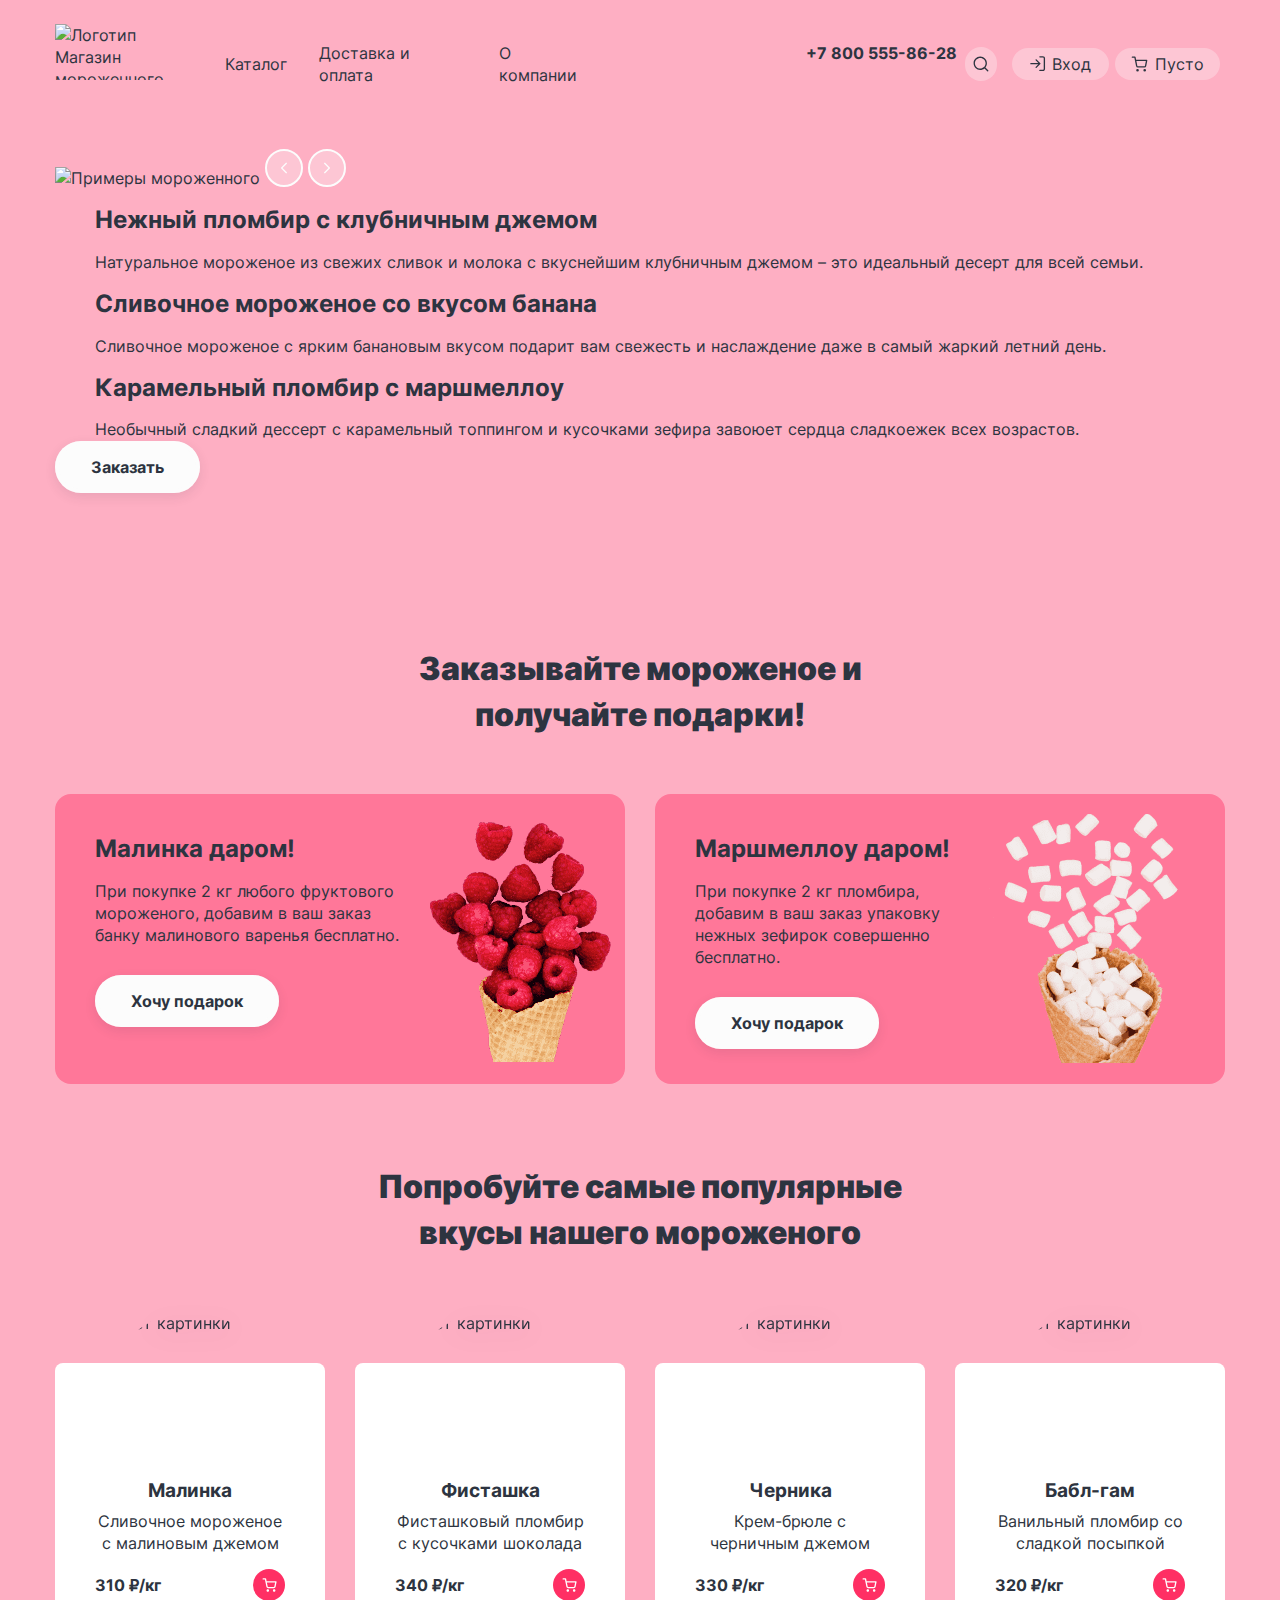
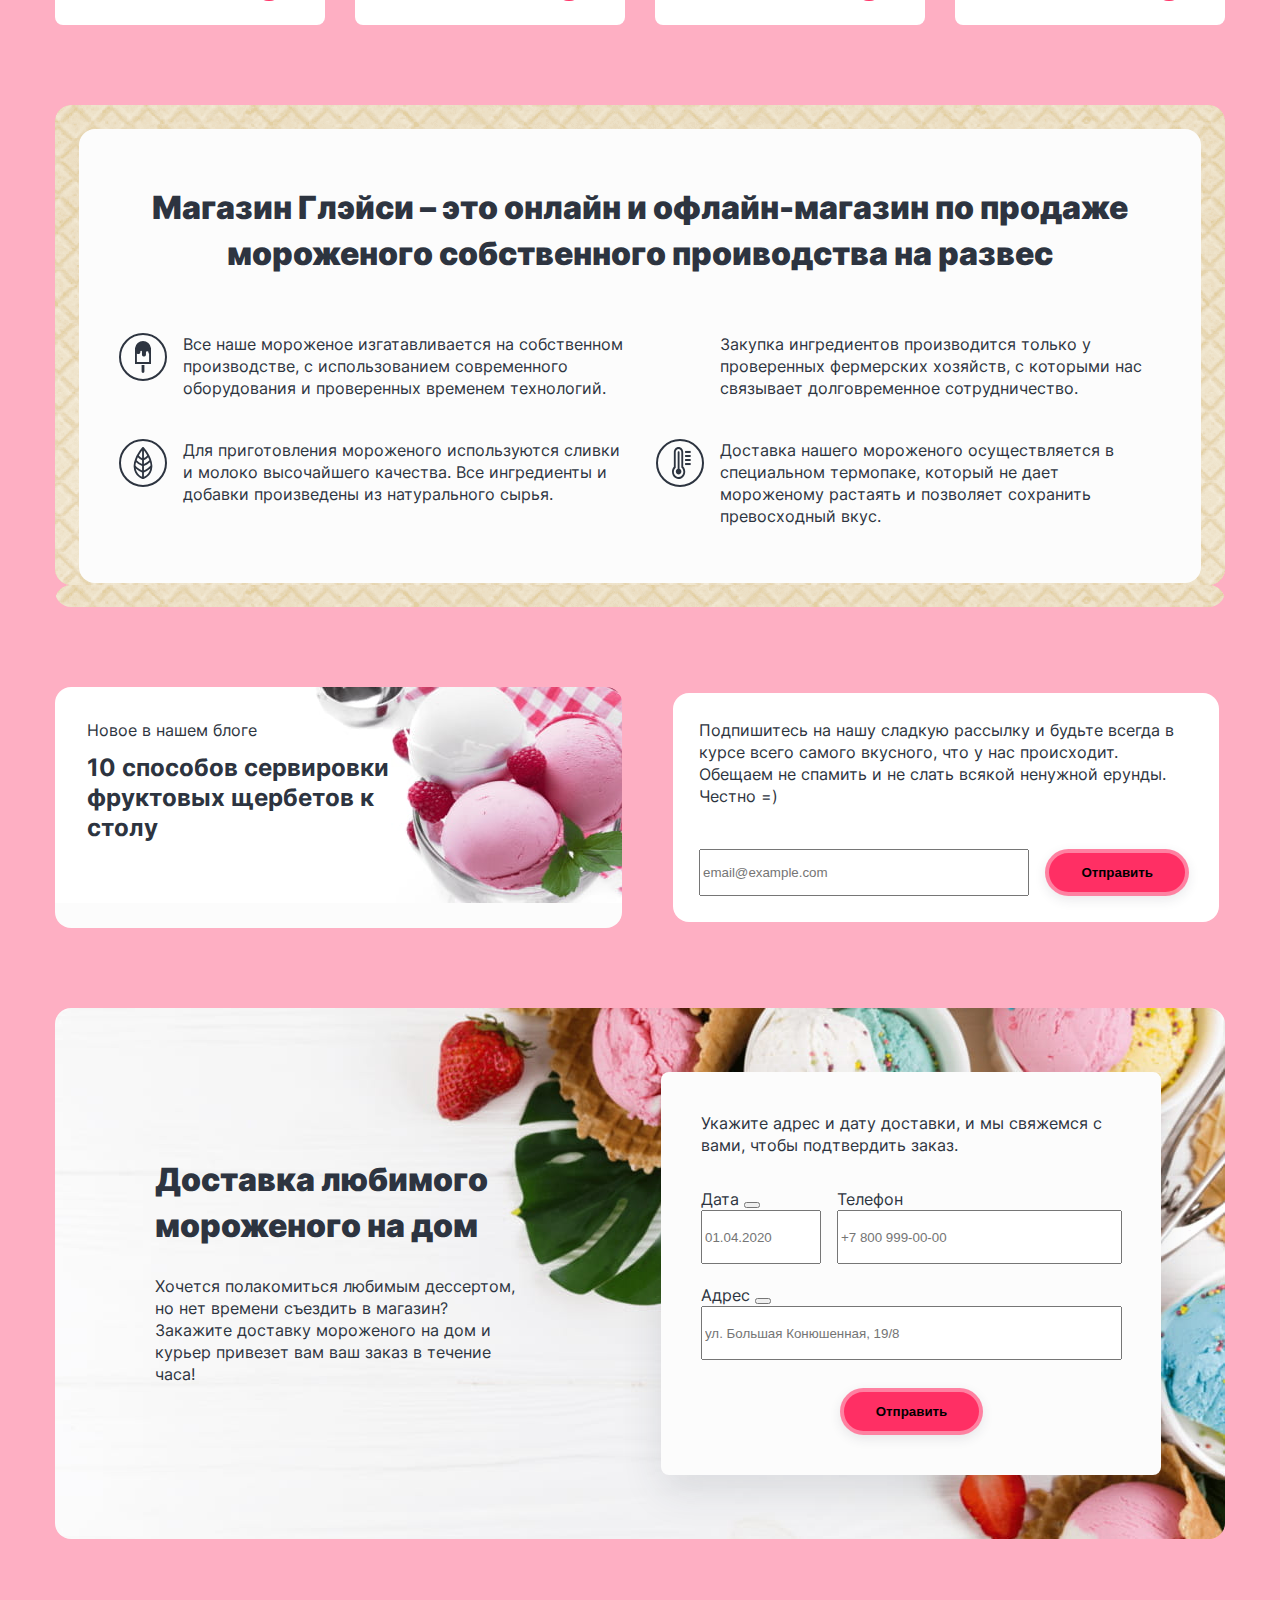
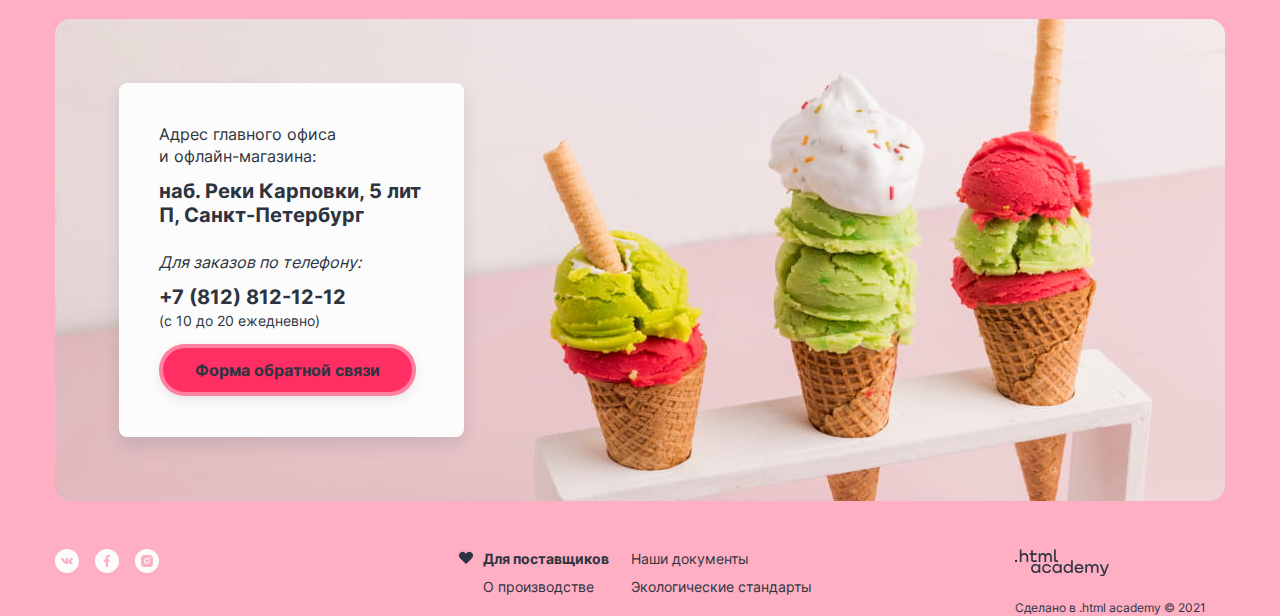
==== index.html @ 71b9efb7 "Декоративные элементы" ====
<!DOCTYPE html>
<html lang="ru">

<head>
  <meta charset="utf-8">
  <title>HTML Academy: Глейси</title>
  <link rel="stylesheet" href="styles/styles.css">
  <link rel="stylesheet" href="styles/outline.css">
  <link rel="stylesheet" href="styles/outline-settings.css">
</head>

<body>
  <header class="header">
    <nav class="navigation">
      <img class="header-contacts-logo" src="image/logo.svg" alt="Логотип Магазин мороженного Глейси" width="137"
        height="56">
      <ul class="navigation-list">
        <li class="navigation-item">
          <a class="navigation-link " href="catalog.html">
            Каталог
          </a>
        </li>
        <li class="navigation-item">
          <a class="navigation-link" href="delivety.html">
            Доставка и оплата
          </a>
        </li>
        <li class="navigation-item">
          <a class="navigation-link" href="about.html">
            О компании
          </a>
        </li>
      </ul>
      <a class="header-contacts-address-phone" href="tel:+78005558628">+7 800 555-86-28</a>
      <ul class="navigation-list navigation-user">
        <li class="navigation-item">
          <a class="navigation-user-link navigation-sirch" href="#">
            <svg class="navigation-icon" aria-hidden="true" focusable="false" width="16" height="16" viewBox="0 0 16 16"
              fill="none" xmlns="http://www.w3.org/2000/svg">
              <path fill-rule="evenodd" clip-rule="evenodd"
                d="M1.91286 7.24625C1.91286 4.30073 4.30068 1.91292 7.2462 1.91292C10.1917 1.91292 12.5795 4.30073 12.5795 7.24625C12.5795 8.68547 12.0095 9.99154 11.0828 10.951C11.0582 10.9695 11.0346 10.99 11.0123 11.0124C10.9899 11.0347 10.9694 11.0583 10.9509 11.0829C9.99146 12.0095 8.6854 12.5796 7.2462 12.5796C4.30068 12.5796 1.91286 10.1918 1.91286 7.24625ZM11.4653 12.4082C10.3161 13.3487 8.84703 13.9129 7.2462 13.9129C3.5643 13.9129 0.579529 10.9281 0.579529 7.24625C0.579529 3.56435 3.5643 0.579582 7.2462 0.579582C10.9281 0.579582 13.9129 3.56435 13.9129 7.24625C13.9129 8.84711 13.3486 10.3162 12.4081 11.4654L15.2176 14.2749C15.4779 14.5352 15.4779 14.9573 15.2176 15.2177C14.9572 15.478 14.5351 15.478 14.2748 15.2177L11.4653 12.4082Z"
                fill="#2D3440" />
            </svg>
            <span class="visually-hidden">Поиск</span>
          </a>
        </li>
        <li class="navigation-item">
          <a class="navigation-user-link navigation-entrance" href="#">
            <svg class="navigation-icon" aria-hidden="true" focusable="false" width="16" height="16" viewBox="0 0 16 16"
              fill="none" xmlns="http://www.w3.org/2000/svg">
              <path fill-rule="evenodd" clip-rule="evenodd"
                d="M9.20837 0.874995C9.20837 0.506805 9.50685 0.208328 9.87504 0.208328H12.875C13.4497 0.208328 14.0008 0.436601 14.4071 0.84293C14.8134 1.24926 15.0417 1.80036 15.0417 2.37499V12.875C15.0417 13.4496 14.8134 14.0007 14.4071 14.4071C14.0008 14.8134 13.4497 15.0417 12.875 15.0417H9.87504C9.50685 15.0417 9.20837 14.7432 9.20837 14.375C9.20837 14.0068 9.50685 13.7083 9.87504 13.7083H12.875C13.0961 13.7083 13.308 13.6205 13.4643 13.4643C13.6206 13.308 13.7084 13.096 13.7084 12.875V2.37499C13.7084 2.15398 13.6206 1.94202 13.4643 1.78574C13.308 1.62946 13.0961 1.54166 12.875 1.54166H9.87504C9.50685 1.54166 9.20837 1.24318 9.20837 0.874995ZM5.65359 3.40359C5.91394 3.14324 6.33605 3.14324 6.5964 3.40359L10.3418 7.14903C10.4652 7.27001 10.5417 7.43857 10.5417 7.625C10.5417 7.81143 10.4652 7.97999 10.3418 8.10098L6.5964 11.8464C6.33605 12.1067 5.91394 12.1067 5.65359 11.8464C5.39324 11.5861 5.39324 11.1639 5.65359 10.9036L8.26552 8.29166H0.875041C0.506851 8.29166 0.208374 7.99319 0.208374 7.625C0.208374 7.25681 0.506851 6.95833 0.875041 6.95833H8.26552L5.65359 4.3464C5.39324 4.08605 5.39324 3.66394 5.65359 3.40359Z"
                fill="#2D3440" />
            </svg>
            Вход
          </a>
        </li>
        <li class="navigation-item">
          <a class="navigation-user-link navigation-basket" href="#">
            <svg class="navigation-icon" aria-hidden="true" focusable="false" width="17" height="16" fill="none"
              xmlns="http://www.w3.org/2000/svg">
              <path fill-rule="evenodd" clip-rule="evenodd"
                d="M1.31.49a.67.67 0 0 0 0 1.33h2.06l.54 2.7.01.05 1.1 5.44a1.97 1.97 0 0 0 1.96 1.6h6.32a1.97 1.97 0 0 0 1.96-1.6l1.05-5.47a.67.67 0 0 0-.66-.8H5.12l-.55-2.71a.67.67 0 0 0-.65-.54h-2.6Zm5.01 9.26L5.4 5.08h9.46l-.9 4.68a.64.64 0 0 1-.63.5H6.96a.64.64 0 0 1-.64-.5ZM5.21 14.2a1.32 1.32 0 1 1 2.64 0 1.32 1.32 0 0 1-2.64 0Zm7.17 0a1.32 1.32 0 1 1 2.64 0 1.32 1.32 0 0 1-2.64 0Z"
                fill="#2D3440" />
            </svg>
            Пусто
            <span class="visually-hidden">Корзина</span>
          </a>
        </li>
      </ul>
    </nav>
  </header>
  <main class="main-container">
    <div class="container">
      <h1 class="visually-hidden">Магазин мороженного Глейси</h1>
      <section class="slider-pagination-section">
        <img class="slider-image" src="image/icecream.png" alt="Примеры мороженного" width="306" height="507">
        <button class="slider-button slider-prev" type="button">
          <svg class="slider-icon" aria-hidden="true" focusable="false" width="6" height="12" viewBox="0 0 6 12"
            fill="none" xmlns="http://www.w3.org/2000/svg">
            <path fill-rule="evenodd" clip-rule="evenodd"
              d="M5.8033 1.80521C6.063 1.54551 6.063 1.12446 5.8033 0.864757C5.54361 0.605058 5.12255 0.605058 4.86285 0.864757L0.194774 5.53284C-0.0640686 5.79168 -0.0649218 6.21081 0.192214 6.47071C0.193377 6.47189 0.194544 6.47307 0.195717 6.47424L4.8638 11.1423C5.12349 11.402 5.54455 11.402 5.80425 11.1423C6.06395 10.8826 6.06395 10.4616 5.80425 10.2019L1.60545 6.00307L5.8033 1.80521Z" />
          </svg>
          <span class="visually-hidden">Предыдущее фото</span>
        </button>
        <button class="slider-button slider-next" type="button">
          <svg class="slider-icon" aria-hidden="true" focusable="false" width="6" height="12" viewBox="0 0 6 12"
            fill="none" xmlns="http://www.w3.org/2000/svg">
            <path fill-rule="evenodd" clip-rule="evenodd"
              d="M1.13526 0.864696C0.875566 0.604997 0.454511 0.604997 0.194813 0.864696C-0.0648862 1.12439 -0.0648862 1.54545 0.194813 1.80515L4.39609 6.00643L0.194774 10.2077C-0.0649247 10.4674 -0.0649247 10.8885 0.194774 11.1482C0.454473 11.4079 0.875527 11.4079 1.13523 11.1482L5.80394 6.47949C5.80489 6.47855 5.80583 6.47761 5.80678 6.47666C6.06648 6.21696 6.06648 5.79591 5.80678 5.53621L1.13526 0.864696Z" />
          </svg>
          <span class="visually-hidden">Следующее фото</span>
        </button>
        <ul class="slider-pagination-list">
          <li class="slider-pagination-item">
            <h2>Нежный пломбир
              с клубничным джемом</h2>
            <p>Натуральное мороженое из свежих сливок
              и молока с вкуснейшим клубничным джемом – это идеальный десерт для всей семьи. </p>
          </li>
          <li class="slider-pagination-item">
            <h2>Сливочное мороженое со вкусом банана</h2>
            <p>Сливочное мороженое с ярким банановым вкусом подарит вам свежесть и наслаждение даже в самый жаркий
              летний день. </p>
          </li>
          <li class="slider-pagination-item">
            <h2>Карамельный пломбир
              с маршмеллоу</h2>
            <p>Необычный сладкий дессерт с карамельный топпингом и кусочками зефира завоюет сердца сладкоежек всех
              возрастов. </p>
          </li>
        </ul>
        <a class="slider-pagination-photo visually-hidden" href="#">1 фото</a>
        <a class="slider-pagination-photo visually-hidden" href="#">2 фото</a>
        <a class="slider-pagination-photo visually-hidden" href="#">3 фото</a>
        <a class="slider-button-order button-link-white" href="#">Заказать</a>
        <ul class="social-list">
          <li class="social-item">
            <a class="button" href="#">
              <span class="visually-hidden">Вконтакте</span>
            </a>
          </li>
          <li class="social-item">
            <a class="button" href="#">
              <span class="visually-hidden">Фейсбук</span>
            </a>
          </li>
          <li class="social-item">
            <a class="button" href="#">
              <span class="visually-hidden">Инстаграм</span>
            </a>
          </li>
        </ul>
      </section>
      <section class="present">
        <h2 class="present-title">Заказывайте мороженое и получайте подарки!</h2>
        <div class="present-container">
          <div class="raspberries">
            <h3 class="presen-item-title">Малинка даром!</h3>
            <p class="raspberries-description">
              При покупке 2 кг любого фруктового
              мороженого, добавим в ваш заказ
              банку малинового варенья бесплатно.
            </p>
            <a class="present-button button-link-white" href="#">Хочу подарок</a>
          </div>
          <div class="marshmallows">
            <h3 class="presen-item-title">Маршмеллоу даром!</h3>
            <p class="marshmallows-description">
              При покупке 2 кг пломбира, добавим в ваш заказ упаковку нежных зефирок совершенно бесплатно.
            </p>
            <a class="present-button button-link-white" href="#">Хочу подарок</a>
          </div>
        </div>
      </section>
      <section class="product-container">
        <h2 class="product-title">Попробуйте самые популярные вкусы нашего мороженого</h2>
        <ul class="product-list">
          <li class="product-card">
            <img class="product-card-image" src="image/iceCreamRasp.png" alt="Нет картинки" width="168" height="168">
            <a class="product-card-link" href="product.html">
              <h3 class="product-card-title">Малинка</h3>
            </a>
            <span class="product-card-description">Сливочное мороженое с малиновым джемом</span>
            <b class="product-card-price">310 ₽/кг</b>
            <a class="product-card-button button" href="#">
              <span class="visually-hidden">Купить</span>
              <svg class="product-card-icon" aria-hidden="true" focusable="false" width="15" height="14"
                viewBox="0 0 15 14" xmlns="http://www.w3.org/2000/svg">
                <path fill-rule="evenodd" clip-rule="evenodd"
                  d="M1.16667 0.25C0.798477 0.25 0.5 0.548477 0.5 0.916667C0.5 1.28486 0.798477 1.58333 1.16667 1.58333H2.93794L3.40537 3.91872C3.40821 3.93667 3.41176 3.95438 3.416 3.97182L4.38338 8.80515L4.3835 8.80571C4.46706 9.22572 4.69562 9.60299 5.02921 9.87153C5.36111 10.1387 5.77595 10.2813 6.20183 10.2748H11.8225C12.2484 10.2813 12.6633 10.1387 12.9952 9.87153C13.3289 9.60287 13.5575 9.22538 13.641 8.80515L13.641 8.80515L13.642 8.80016L14.5691 3.93872C14.6063 3.74355 14.5545 3.54195 14.4279 3.38887C14.3012 3.23578 14.1129 3.14716 13.9142 3.14716H4.61072L4.1381 0.785829C4.07574 0.474257 3.80215 0.25 3.4844 0.25H1.16667ZM5.69098 8.54444L4.87759 4.4805H13.1084L12.3328 8.54736C12.31 8.65988 12.2485 8.7609 12.1591 8.83291C12.0691 8.90535 11.9565 8.94383 11.841 8.94162L11.841 8.94149H11.8282H6.19614V8.94137L6.18337 8.94162C6.06787 8.94383 5.95528 8.90535 5.8653 8.83291C5.77531 8.76048 5.71368 8.6587 5.69117 8.5454L5.69098 8.54444ZM4.55739 12.5054C4.55739 11.8175 5.1151 11.2597 5.80307 11.2597C6.49105 11.2597 7.04876 11.8175 7.04876 12.5054C7.04876 13.1934 6.49105 13.7511 5.80307 13.7511C5.1151 13.7511 4.55739 13.1934 4.55739 12.5054ZM10.9307 12.5054C10.9307 11.8175 11.4884 11.2597 12.1764 11.2597C12.8644 11.2597 13.4221 11.8175 13.4221 12.5054C13.4221 13.1934 12.8644 13.7511 12.1764 13.7511C11.4884 13.7511 10.9307 13.1934 10.9307 12.5054Z" />
              </svg>
            </a>
          </li>
          <li class="product-card">
            <img class="product-card-image" src="image/iceCreamPistachio.png" alt="Нет картинки" width="168"
              height="168">
            <a class="product-card-link" href="product.html">
              <h3 class="product-card-title">Фисташка</h3>
            </a>
            <span class="product-card-description">Фисташковый пломбир с кусочками шоколада</span>
            <b class="product-card-price">340 ₽/кг</b>
            <a class="product-card-button button" href="#">
              <span class="visually-hidden">Купить</span>
              <svg class="product-card-icon" aria-hidden="true" focusable="false" width="15" height="14"
                viewBox="0 0 15 14" xmlns="http://www.w3.org/2000/svg">
                <path fill-rule="evenodd" clip-rule="evenodd"
                  d="M1.16667 0.25C0.798477 0.25 0.5 0.548477 0.5 0.916667C0.5 1.28486 0.798477 1.58333 1.16667 1.58333H2.93794L3.40537 3.91872C3.40821 3.93667 3.41176 3.95438 3.416 3.97182L4.38338 8.80515L4.3835 8.80571C4.46706 9.22572 4.69562 9.60299 5.02921 9.87153C5.36111 10.1387 5.77595 10.2813 6.20183 10.2748H11.8225C12.2484 10.2813 12.6633 10.1387 12.9952 9.87153C13.3289 9.60287 13.5575 9.22538 13.641 8.80515L13.641 8.80515L13.642 8.80016L14.5691 3.93872C14.6063 3.74355 14.5545 3.54195 14.4279 3.38887C14.3012 3.23578 14.1129 3.14716 13.9142 3.14716H4.61072L4.1381 0.785829C4.07574 0.474257 3.80215 0.25 3.4844 0.25H1.16667ZM5.69098 8.54444L4.87759 4.4805H13.1084L12.3328 8.54736C12.31 8.65988 12.2485 8.7609 12.1591 8.83291C12.0691 8.90535 11.9565 8.94383 11.841 8.94162L11.841 8.94149H11.8282H6.19614V8.94137L6.18337 8.94162C6.06787 8.94383 5.95528 8.90535 5.8653 8.83291C5.77531 8.76048 5.71368 8.6587 5.69117 8.5454L5.69098 8.54444ZM4.55739 12.5054C4.55739 11.8175 5.1151 11.2597 5.80307 11.2597C6.49105 11.2597 7.04876 11.8175 7.04876 12.5054C7.04876 13.1934 6.49105 13.7511 5.80307 13.7511C5.1151 13.7511 4.55739 13.1934 4.55739 12.5054ZM10.9307 12.5054C10.9307 11.8175 11.4884 11.2597 12.1764 11.2597C12.8644 11.2597 13.4221 11.8175 13.4221 12.5054C13.4221 13.1934 12.8644 13.7511 12.1764 13.7511C11.4884 13.7511 10.9307 13.1934 10.9307 12.5054Z" />
              </svg>
            </a>
          </li>
          <li class="product-card">
            <img class="product-card-image" src="image/iceCreamBlueb.png" alt="Нет картинки" width="168" height="168">
            <a class="product-card-link" href="product.html">
              <h3 class="product-card-title">Черника</h3>
            </a>
            <span class="product-card-description">Крем-брюле
              с черничным джемом</span>
            <b class="product-card-price">330 ₽/кг</b>
            <a class="product-card-button button" href="#">
              <span class="visually-hidden">Купить</span>
              <svg class="product-card-icon" aria-hidden="true" focusable="false" width="15" height="14"
                viewBox="0 0 15 14" xmlns="http://www.w3.org/2000/svg">
                <path fill-rule="evenodd" clip-rule="evenodd"
                  d="M1.16667 0.25C0.798477 0.25 0.5 0.548477 0.5 0.916667C0.5 1.28486 0.798477 1.58333 1.16667 1.58333H2.93794L3.40537 3.91872C3.40821 3.93667 3.41176 3.95438 3.416 3.97182L4.38338 8.80515L4.3835 8.80571C4.46706 9.22572 4.69562 9.60299 5.02921 9.87153C5.36111 10.1387 5.77595 10.2813 6.20183 10.2748H11.8225C12.2484 10.2813 12.6633 10.1387 12.9952 9.87153C13.3289 9.60287 13.5575 9.22538 13.641 8.80515L13.641 8.80515L13.642 8.80016L14.5691 3.93872C14.6063 3.74355 14.5545 3.54195 14.4279 3.38887C14.3012 3.23578 14.1129 3.14716 13.9142 3.14716H4.61072L4.1381 0.785829C4.07574 0.474257 3.80215 0.25 3.4844 0.25H1.16667ZM5.69098 8.54444L4.87759 4.4805H13.1084L12.3328 8.54736C12.31 8.65988 12.2485 8.7609 12.1591 8.83291C12.0691 8.90535 11.9565 8.94383 11.841 8.94162L11.841 8.94149H11.8282H6.19614V8.94137L6.18337 8.94162C6.06787 8.94383 5.95528 8.90535 5.8653 8.83291C5.77531 8.76048 5.71368 8.6587 5.69117 8.5454L5.69098 8.54444ZM4.55739 12.5054C4.55739 11.8175 5.1151 11.2597 5.80307 11.2597C6.49105 11.2597 7.04876 11.8175 7.04876 12.5054C7.04876 13.1934 6.49105 13.7511 5.80307 13.7511C5.1151 13.7511 4.55739 13.1934 4.55739 12.5054ZM10.9307 12.5054C10.9307 11.8175 11.4884 11.2597 12.1764 11.2597C12.8644 11.2597 13.4221 11.8175 13.4221 12.5054C13.4221 13.1934 12.8644 13.7511 12.1764 13.7511C11.4884 13.7511 10.9307 13.1934 10.9307 12.5054Z" />
              </svg>
            </a>
          </li>
          <li class="product-card">
            <img class="product-card-image" src="image/iceCreamBubbleGum.png" alt="Нет картинки" width="168"
              height="168">
            <a class="product-card-link" href="product.html">
              <h3 class="product-card-title">Бабл-гам</h3>
            </a>
            <span class="product-card-description">Ванильный пломбир
              со сладкой посыпкой</span>
            <b class="product-card-price">320 ₽/кг</b>
            <a class="product-card-button button" href="#">
              <span class="visually-hidden">Купить</span>
              <svg class="product-card-icon" aria-hidden="true" focusable="false" width="15" height="14"
                viewBox="0 0 15 14" xmlns="http://www.w3.org/2000/svg">
                <path fill-rule="evenodd" clip-rule="evenodd"
                  d="M1.16667 0.25C0.798477 0.25 0.5 0.548477 0.5 0.916667C0.5 1.28486 0.798477 1.58333 1.16667 1.58333H2.93794L3.40537 3.91872C3.40821 3.93667 3.41176 3.95438 3.416 3.97182L4.38338 8.80515L4.3835 8.80571C4.46706 9.22572 4.69562 9.60299 5.02921 9.87153C5.36111 10.1387 5.77595 10.2813 6.20183 10.2748H11.8225C12.2484 10.2813 12.6633 10.1387 12.9952 9.87153C13.3289 9.60287 13.5575 9.22538 13.641 8.80515L13.641 8.80515L13.642 8.80016L14.5691 3.93872C14.6063 3.74355 14.5545 3.54195 14.4279 3.38887C14.3012 3.23578 14.1129 3.14716 13.9142 3.14716H4.61072L4.1381 0.785829C4.07574 0.474257 3.80215 0.25 3.4844 0.25H1.16667ZM5.69098 8.54444L4.87759 4.4805H13.1084L12.3328 8.54736C12.31 8.65988 12.2485 8.7609 12.1591 8.83291C12.0691 8.90535 11.9565 8.94383 11.841 8.94162L11.841 8.94149H11.8282H6.19614V8.94137L6.18337 8.94162C6.06787 8.94383 5.95528 8.90535 5.8653 8.83291C5.77531 8.76048 5.71368 8.6587 5.69117 8.5454L5.69098 8.54444ZM4.55739 12.5054C4.55739 11.8175 5.1151 11.2597 5.80307 11.2597C6.49105 11.2597 7.04876 11.8175 7.04876 12.5054C7.04876 13.1934 6.49105 13.7511 5.80307 13.7511C5.1151 13.7511 4.55739 13.1934 4.55739 12.5054ZM10.9307 12.5054C10.9307 11.8175 11.4884 11.2597 12.1764 11.2597C12.8644 11.2597 13.4221 11.8175 13.4221 12.5054C13.4221 13.1934 12.8644 13.7511 12.1764 13.7511C11.4884 13.7511 10.9307 13.1934 10.9307 12.5054Z" />
              </svg>
            </a>
          </li>
        </ul>
      </section>
      <section class="about-us-border">
        <div class="about-us">
          <h2 class="about-us-title">Магазин Глэйси – это онлайн и офлайн-магазин по продаже мороженого
            собственного проиводства на развес</h2>
          <ul class="about-us-list">
            <li class="about-us-item">
              <span class="about-us-item-text">Все наше мороженое изгатавливается на собственном производстве, с
                использованием современного
                оборудования и проверенных временем технологий.</span>
            </li>
            <li class="about-us-item"> <span class="about-us-item-text">Закупка ингредиентов производится
                только
                у проверенных фермерских хозяйств, с которыми
                нас связывает долговременное сотрудничество.</span>
            </li>
            <li class="about-us-item"> <span class="about-us-item-text">Для приготовления мороженого
                используются сливки и
                молоко высочайшего качества. Все ингредиенты
                и добавки произведены из натурального сырья.</span>
            </li>
            <li class="about-us-item"> <span class="about-us-item-text">Доставка нашего мороженого
                осуществляется в
                специальном термопаке, который не дает мороженому
                растаять
                и позволяет сохранить превосходный вкус.</span>
            </li>
          </ul>
        </div>
      </section>
      <div class="promotions-in-our-store">
        <div class="new-in-store">
          <span class="new-in-store-description">Новое в нашем блоге</span>
          <a class="new-in-store-link" href="#">10 способов сервировки фруктовых щербетов
            к столу</a>
        </div>
        <div class="fon-mailing">
          <div class=mailing>
            <span class="mailing-descriptoin">
              Подпишитесь на нашу сладкую рассылку и будьте всегда
              в курсе всего самого вкусного, что у нас происходит. Обещаем
              не спамить и не слать всякой ненужной ерунды. Честно =)
            </span>
            <form class="mailing-form" action="https://echo.htmlacademy.ru/" method="post">
              <label class="visually-hidden" for="newsletter-email">Email</label>
              <input class="field" placeholder="email@example.com" type="email" name="newsletter-email"
                id="newsletter-email" required>
              <input class="dispatch button-link-pink" type="submit" value="Отправить">
            </form>
          </div>
        </div>
      </div>
      <section class="delivery">
        <div class="delivery-container">
          <h2 class="delivery-title">Доставка любимого мороженого на дом</h2>
          <p class="delivery-descriptoin">
            Хочется полакомиться любимым дессертом, но нет времени съездить в магазин? Закажите доставку мороженого на
            дом
            и
            курьер привезет вам ваш заказ в течение часа!
          </p>
        </div>
        <div class="appointment-form-container">
          <p class="delivery-descriptoin">
            Укажите адрес и дату доставки, и мы свяжемся с вами, чтобы подтвердить заказ.
          </p>
          <form class="appointment-form" action="https://echo.htmlacademy.ru/" method="post">
            <p class="appointment-form-date field-group">
              <label for="appointment-date">Дата
                <button class="info" type="button">
                  <span class="visually-hidden">Посмотреть дополнительную информацию</span>
                </button>
              </label>
              <input class="field-to-fill" type="text" id="appointment-date" name="appointment-date"
                placeholder="01.04.2020">
            </p>
            <p class="appointment-form-phone field-group">
              <label for="appointment-phone">Телефон</label>
              <input class="field-to-fill" type="text" id="appointment-phone" name="appointment-phone"
                placeholder="+7 800 999-00-00">
            </p>
            <p class="appointment-form-address field-group">
              <label for="appointment-address">Адрес
                <button class="info" type="button">
                  <span class="visually-hidden">Посмотреть дополнительную информацию</span>
                </button>
              </label>
              <input class="field-to-fill" type="text" id="appointment-address" name="appointment-address"
                placeholder="ул. Большая Конюшенная, 19/8">
            </p>
            <input class="sending button-link-pink" type="submit" value="Отправить">
          </form>
        </div>
      </section>
      <section class="contact-us">
        <h2 class="visually-hidden">Cвязь с нами </h2>
        <div class="contact-us-form">
          <p class="contact-us-text">
            Адрес главного офиса и офлайн-магазина:
          </p>
          <address class="contact-us-address">
            <b class="contact-us-address-text">
              наб. Реки Карповки, 5 лит П, Санкт-Петербург
            </b>
            <p class="contact-us-phone-text">
              Для заказов по телефону:
            </p>
            <a href="tel:+7 (812) 812-12-12" class="contact-us-address-phone">+7 (812) 812-12-12</a>
            <br>
            <span class="contact-us-address-clarif">(с 10 до 20 ежедневно)</span>
          </address>
          <p class="contact-us-p">
            <a class="contact-us-button button-link-pink" href="#">Форма обратной связи</a>
          </p>
        </div>
      </section>
    </div>
  </main>
  <footer class="footer">
    <section class="footer-social">
      <h2 class="page-footer-title visually-hidden">Наши соц сети</h2>
      <ul class="footer-social-list">
        <li class="social-item">
          <a class="social-button-vk" href="#">
            <span class="visually-hidden">Вконтакте</span>
            <svg class="social-icon" aria-hidden="true" focusable="false" width="24" height="24" viewBox="0 0 24 24"
              fill="none" xmlns="http://www.w3.org/2000/svg">
              <path fill-rule="evenodd" clip-rule="evenodd"
                d="M24 12C24 18.6274 18.6274 24 12 24C5.37258 24 0 18.6274 0 12C0 5.37258 5.37258 0 12 0C18.6274 0 24 5.37258 24 12ZM12.5884 14.9749H11.8711C11.8711 14.9749 10.2885 15.0584 8.89479 13.7867C7.37486 12.3995 6.03249 9.64702 6.03249 9.64702C6.03249 9.64702 5.95511 9.46654 6.03917 9.3793C6.13366 9.28121 6.39106 9.27493 6.39106 9.27493L8.10567 9.26508C8.10567 9.26508 8.26727 9.28878 8.38294 9.36317C8.47824 9.42457 8.53167 9.53936 8.53167 9.53936C8.53167 9.53936 8.80878 10.1536 9.17581 10.7093C9.89212 11.7942 10.2258 12.0315 10.469 11.9152C10.8233 11.7458 10.7171 10.3816 10.7171 10.3816C10.7171 10.3816 10.7236 9.88646 10.5387 9.66601C10.3955 9.4951 10.1254 9.44527 10.0062 9.43128C9.90971 9.42 10.0681 9.22367 10.2733 9.13558C10.5819 9.00308 11.1268 8.99551 11.7706 9.00136C12.2722 9.00579 12.4165 9.0332 12.6127 9.07475C13.0677 9.17105 13.0536 9.47963 13.0229 10.1454C13.0138 10.3444 13.0032 10.5752 13.0032 10.8418C13.0032 10.9018 13.0012 10.9657 12.9991 11.0315C12.9885 11.3725 12.9763 11.7629 13.2324 11.908C13.3637 11.9822 13.6849 11.9191 14.4884 10.7233C14.8693 10.1566 15.1549 9.49024 15.1549 9.49024C15.1549 9.49024 15.2173 9.37145 15.3142 9.32048C15.4134 9.26851 15.5472 9.2845 15.5472 9.2845L17.3515 9.27465C17.3515 9.27465 17.8937 9.21796 17.9815 9.43242C18.0735 9.65758 17.7788 10.1833 17.0417 11.0444C16.3463 11.8567 16.006 12.1587 16.0328 12.4236C16.0527 12.6198 16.2739 12.7957 16.7015 13.1436C17.5897 13.8661 17.8264 14.2455 17.8827 14.3357C17.8872 14.343 17.8906 14.3484 17.893 14.3519C18.2905 14.9296 17.4522 14.9749 17.4522 14.9749L15.8497 14.9944C15.8497 14.9944 15.5053 15.0543 15.0521 14.7814C14.8151 14.6388 14.5833 14.406 14.3626 14.1842C14.0251 13.8451 13.7131 13.5316 13.4469 13.6056C13.0002 13.7298 13.0143 14.5734 13.0143 14.5734C13.0143 14.5734 13.0175 14.7536 12.9157 14.8495C12.8051 14.954 12.5884 14.9749 12.5884 14.9749Z"
                fill="#FCFCFC" />
            </svg>
          </a>
        </li>
        <li class="social-item">
          <a class="social-button-facebook" href="#">
            <span class="visually-hidden">Фейсбук</span>
            <svg class="social-icon" aria-hidden="true" focusable="false" width="24" height="24" viewBox="0 0 24 24"
              fill="none" xmlns="http://www.w3.org/2000/svg">
              <path fill-rule="evenodd" clip-rule="evenodd"
                d="M24 12C24 18.6274 18.6274 24 12 24C5.37258 24 0 18.6274 0 12C0 5.37258 5.37258 0 12 0C18.6274 0 24 5.37258 24 12ZM14.4286 12.9H13V18H10.7143V12.9H9V10.5H10.7143V8.82C10.7143 6.9942 11.816 6 13.3674 6C14.1103 6 14.8137 6.0582 15 6.084V8.1H14.1429C13 8.1 13 8.682 13 9.3V10.5H15L14.4286 12.9Z"
                fill="#FCFCFC" />
            </svg>
          </a>
        </li>
        <li class="social-item">
          <a class="social-button-inst" href="#">
            <span class="visually-hidden">Инстаграм</span>
            <svg class="social-icon" aria-hidden="true" focusable="false" width="24" height="24" viewBox="0 0 24 24"
              fill="none" xmlns="http://www.w3.org/2000/svg">
              <path fill-rule="evenodd" clip-rule="evenodd"
                d="M24 12C24 18.6274 18.6274 24 12 24C5.37258 24 0 18.6274 0 12C0 5.37258 5.37258 0 12 0C18.6274 0 24 5.37258 24 12ZM14.4732 6.036C13.8336 6.006 13.6302 6 12 6C10.3698 6 10.1664 6.0078 9.5268 6.036C8.8872 6.066 8.4528 6.1662 8.07 6.315C7.66946 6.46544 7.3066 6.70154 7.0068 7.0068C6.70128 7.30639 6.46514 7.66931 6.315 8.07C6.1662 8.4528 6.066 8.8872 6.036 9.5268C6.006 10.1664 6 10.3698 6 12C6 13.6302 6.0078 13.8336 6.036 14.4732C6.066 15.1122 6.1662 15.5478 6.315 15.93C6.46556 16.3305 6.70164 16.6933 7.0068 16.9932C7.30652 17.2986 7.6694 17.5347 8.07 17.685C8.4528 17.8332 8.8878 17.934 9.5268 17.964C10.1664 17.994 10.3698 18 12 18C13.6302 18 13.8336 17.9922 14.4732 17.964C15.1122 17.934 15.5478 17.8332 15.93 17.685C16.3304 17.5343 16.6932 17.2982 16.9932 16.9932C17.2987 16.6936 17.5348 16.3307 17.685 15.93C17.8332 15.5472 17.934 15.1122 17.964 14.4732C17.994 13.8336 18 13.6302 18 12C18 10.3698 17.9922 10.1664 17.964 9.5268C17.934 8.8878 17.8332 8.4522 17.685 8.07C17.5344 7.66955 17.2983 7.30674 16.9932 7.0068C16.6596 6.6738 16.326 6.4674 15.93 6.315C15.5472 6.1662 15.1122 6.066 14.4732 6.036ZM9.87868 9.87868C10.4413 9.31607 11.2044 9 12 9C12.7956 9 13.5587 9.31607 14.1213 9.87868C14.6839 10.4413 15 11.2044 15 12C15 12.7956 14.6839 13.5587 14.1213 14.1213C13.5587 14.6839 12.7956 15 12 15C11.2044 15 10.4413 14.6839 9.87868 14.1213C9.31607 13.5587 9 12.7956 9 12C9 11.2044 9.31607 10.4413 9.87868 9.87868ZM15.6803 8.31967C15.821 8.46032 15.9 8.65109 15.9 8.85C15.9 9.04891 15.821 9.23968 15.6803 9.38033C15.5397 9.52098 15.3489 9.6 15.15 9.6C14.9511 9.6 14.7603 9.52098 14.6197 9.38033C14.479 9.23968 14.4 9.04891 14.4 8.85C14.4 8.65109 14.479 8.46032 14.6197 8.31967C14.7603 8.17902 14.9511 8.1 15.15 8.1C15.3489 8.1 15.5397 8.17902 15.6803 8.31967ZM13.2728 10.7272C12.9352 10.3896 12.4774 10.2 12 10.2C11.5226 10.2 11.0648 10.3896 10.7272 10.7272C10.3896 11.0648 10.2 11.5226 10.2 12C10.2 12.4774 10.3896 12.9352 10.7272 13.2728C11.0648 13.6104 11.5226 13.8 12 13.8C12.4774 13.8 12.9352 13.6104 13.2728 13.2728C13.6104 12.9352 13.8 12.4774 13.8 12C13.8 11.5226 13.6104 11.0648 13.2728 10.7272Z"
                fill="#FCFCFC" />
            </svg>
          </a>
        </li>
      </ul>
    </section>
    <section class="footer-about-us">
      <h2 class="visually-hidden">О нас</h2>
      <ul class="footer-about-us-list">
        <li class="footer-about-us-item">
          <a class="footer-about-us-link" href="#">
            Для поставщиков
          </a>
        </li>
        <li class="footer-about-us-item">
          <a class="footer-about-us-link" href="#">
            Наши документы
          </a>
        </li>
        <li class="footer-about-us-item">
          <a class="footer-about-us-link" href="#">
            О производстве
          </a>
        </li>
        <li class="footer-about-us-item">
          <a class="footer-about-us-link" href="#">
            Экологические стандарты
          </a>
        </li>
      </ul>
    </section>
    <section class="made-in">
      <h2 class="page-footer-title visually-hidden">Сделано в</h2>
      <a class="made-in-logo" href="https://htmlacademy.ru/study">
        <img class="footer-logo-html-academy" src="image/logo_htmlacademy.svg" alt="Нет картинки" width="94"
          height="28">
      </a>
      <p class="made-in-link-text">
        Сделано в <a class="made-in-link" href="https://htmlacademy.ru/study">.html academy</a> © 2021
      </p>
    </section>
  </footer>
</body>

</html>
---- styles/styles.css ----
@font-face {
  font-family: "Inter";
  font-style: normal;
  font-weight: 400;
  src: url("../fonts/inter-400.woff2") format("woff2");
  font-display: swap;
}
@font-face {
  font-family: "Inter";
  font-style: normal;
  font-weight: 700;
  src: url("../fonts/inter-700.woff2") format("woff2");
  font-display: swap;
}
@font-face {
  font-family: "Inter";
  font-style: normal;
  font-weight: 900;
  src: url("../fonts/inter-900.woff2") format("woff2");
  font-display: swap;
}
.html {
  height: 100%;
}
.visually-hidden {
  position: absolute;
  width: 1px;
  height: 1px;
  margin: -1px;
  padding: 0;
  border: 0;
  clip: rect(0 0 0 0);
  overflow: hidden;
}
body {
  margin: 0;
  display: flex;
  flex-direction: column;
  min-height: 100%;
  font-family:"Inter",sans-serif;
  font-size: 16px;
  line-height: 22px;
  color: #2D3440;
  background-color: #FEAFC3;
}
.main-container {
  flex-grow: 1;
}
a {
  color: #2D3440;
  text-decoration: none;
}
li {
  list-style: none;
}
.navigation {
  display: flex;
  width: 1170px;
  margin: 0 auto;
}
.header {
  margin-bottom: 45px;
}
.header-contacts-logo {
  margin-right: 16px;
  margin-top: 24px;
}
.navigation-list {
  display: grid;
  grid-template-columns: 95px 180px 126px;
  margin: 0;
  margin-top: 34px;
  margin-bottom: 10px;
  padding: 0;
  flex-wrap: wrap;
  width: 400px;
}
.navigation-user {
  display: grid;
  grid-template-columns: 48px 110px 105px;
  width: 261px;
}
.navigation-link:hover {
  background: rgba(252, 252, 252, 0.5);
  border-radius: 26px;
}
.navigation-user-link:hover {
  background: rgba(252, 252, 252, 0.5);
  border-radius: 26px;
}
.navigation-link:focus {
  background: rgba(252, 252, 252, 0.5);
  box-shadow: inset 0 0 0 2px #2D3440;
  outline: none;
  border-radius: 26px;
}
.navigation-user-link:focus {
  background: rgba(252, 252, 252, 0.5);
  box-shadow: inset 0 0 0 2px #2D3440;
  outline: none;
  border-radius: 26px;
}
.navigation-icon {
  position: absolute;
  top: 0;
  right: 0;
  bottom: 0;
  left: 0;
  margin: auto;
}
.navigation-entrance {
  position: relative;
  padding-top: 6px;
  padding-bottom: 6px;
  padding-left: 40px;
  padding-right: 18px;
  background: rgba(252, 252, 252, 0.3);
  border-radius: 26px;
}
.navigation-basket {
  position: relative;
  padding-top: 6px;
  padding-bottom: 6px;
  padding-left: 40px;
  padding-right: 16px;
  background: rgba(252, 252, 252, 0.3);
  border-radius: 26px;
}
.navigation-entrance .navigation-icon {
  right: auto;
  left: 18px;
  margin: auto 0;
}
.navigation-basket .navigation-icon {
  right: auto;
  left: 16px;
  margin: auto 0;
}
.navigation-item {
  align-self: center;
  justify-self: center;
}
.navigation-link {
  display: block;
  color: #2D3440;
  text-decoration: none;
  padding: 8px 16px;
}
.navigation-popup {
  position: relative;
}
.navigation-sirch {
  position: relative;
  padding: 7px 16px;
  background: rgba(252, 252, 252, 0.3);
  border-radius: 26px;
}
.header-contacts-address-phone {
  align-self: flex-start;
  margin-top: 42px;
  margin-left: 198px;
  font-weight: 700;
  color: #2D3440;
  text-decoration: none;
}
.header-contacts-address-phone:focus{
  background: rgba(252, 252, 252, 0.5);
  box-shadow: inset 0 0 0 2px #2D3440;
  outline: none;
  border-radius: 26px;
}
.container {
  width: 1170px;
  margin: 0 auto;
}
.slider-pagination-section {
  margin-bottom: 80px;
}
.slider-button {
  position: relative;
  width: 38px;
  height: 38px;
  align-self: center;
  background: rgba(252, 252, 252, 0.3);
/* basic/extra-light */
  border: 2px solid #FCFCFC;
  box-sizing: border-box;
  border-radius: 26px;
}
.slider-button:hover {
  background: #FCFCFC;
  border-radius: 26px;
}
.slider-button:hover .slider-icon {
  fill: #2D3440;
}
.slider-button:focus {
  background: rgba(252, 252, 252, 0.3);
/* basic/extra-dark */

  border: 2px solid #2D3440;
  box-sizing: border-box;
  border-radius: 26px;
}
.slider-button:focus .slider-icon {
  fill: #2D3440;
}
.slider-button:disabled {
  background: rgba(252, 252, 252, 0.3);
  opacity: 0.4;
  /* basic/extra-light */

  border: 2px solid #FCFCFC;
  box-sizing: border-box;
  border-radius: 26px;
}
.slider-button:disabled:hover {
  background: rgba(252, 252, 252, 0.3);
  opacity: 0.4;
  /* basic/extra-light */

  border: 2px solid #FCFCFC;
  box-sizing: border-box;
  border-radius: 26px;
  outline: none;
  cursor: default;
}
.slider-button:disabled:hover .slider-icon{
  fill: #FCFCFC;
}
.slider-icon {
  position: absolute;
  top: 0;
  right: 0;
  bottom: 0;
  left: 0;
  margin: auto;
  fill:#FCFCFC;
}
.slider-button-order {
  align-self: center;
}
.slider-pagination-photo {
  align-self: flex-end;
  order: 1;
}
.social-list {
  align-self: flex-end;
  order: -1;
}
.present {
  margin-bottom: 80px;
}
.present-container {
  display: flex;
}
.raspberries {
  width: 325px;
  padding-top: 40px;
  padding-bottom: 50px;
  padding-right: 205px;
  padding-left: 40px;
  border-radius: 16px;
  background: #FF7799 url("../image/raspberries.png") no-repeat 375px 28px;
  margin-right: 30px;
}
.marshmallows {
  width: 295px;
  padding-top: 40px;
  padding-bottom: 50px;
  padding-right: 235px;
  padding-left: 40px;
  border-radius: 16px;
  background: #FF7799 url("../image/marchmalloy.png") no-repeat 330px 20px;
}

.present-title {
  margin: 0 auto;
  font-family: "Inter";
  font-style: normal;
  font-weight: 900;
  font-size: 32px;
  line-height: 46px;
  margin-bottom: 56px;
  width: 443px;
  text-align: center;
  font-weight: 900;
}
.presen-item-title {
  margin: 0;
  margin-bottom: 16px;
  font-family: "Inter";
  font-style: normal;
  font-weight: bold;
  font-size: 24px;
  line-height: 30px;
}
.raspberries-description{
  width: 321px;
  margin: 0;
  margin-bottom: 44px;
}
.marshmallows-description{
  width: 294px;
  margin: 0;
  margin-bottom: 44px;
}
.present-button {
  left: 40px;
  bottom: 40px;
}
.button-link-white {
  font-weight: 700;
  background: #FCFCFC;
  border: 4px solid rgba(252, 252, 252, 0.4);
  box-shadow: 0px 4px 12px rgba(45, 52, 64, 0.1);
  border-radius: 26px;
  padding: 12px 32px;
}
.button-link-white:hover {
  background: rgba(252, 252, 252, 0.4);
  border: 4px solid #FCFCFC;
  box-shadow: 0px 4px 15px rgba(133, 133, 133, 0.15);
  outline: none;
}
.button-link-white:focus {
  background: rgba(252, 252, 252, 0.5);
  border: 2px solid #2D3440;
  box-shadow: 0px 4px 12px rgba(45, 52, 64, 0.1);
  outline: none;
  border-radius: 26px;
}
.button-link-white:disabled {
  background: #E7E7E7;
  border: 4px solid rgba(252, 252, 252, 0.4);
  border-radius: 26px;
}
.button-link-pink {
  font-weight: 700;
  background: #FF2F64;
  border: 4px solid rgba(252, 252, 252, 0.4);
  box-shadow: 0px 4px 12px rgba(45, 52, 64, 0.1);
  border-radius: 26px;
  padding: 12px 32px;
}
.button-link-pink:hover {
  background: rgba(252, 252, 252, 0.3);
  /* special/extra-bright */

  border: 4px solid #FF2F64;
  border-radius: 26px;
  outline: none;
}
.button-link-pink:focus {
  background: #FF2F64;
  border: 2px solid #2D3440;
  box-shadow: 0px 4px 12px rgba(45, 52, 64, 0.1);
  outline: none;
  border-radius: 26px;
}
.button-link-pink:disabled {
  background: #B9B9B9;
  border: 4px solid rgba(185, 185, 185, 0.3);
  border-radius: 26px;
}
.product-title {
  margin: 0 auto;
  width: 527px;
  text-align: center;
  font-family: "Inter";
  font-style: normal;
  font-weight: 900;
  font-size: 32px;
  line-height: 46px;
  margin-bottom: 107px;
}
.product-card {
  display: flex;
  flex-direction: column;
  padding-left: 40px;
  padding-right: 40px;
}
.product-card-title {
  margin: 0;
  margin-bottom: 8px;
}
.product-card-image {
  margin-top: -51px;
  margin-left: auto;
  margin-right: auto;
  border-radius: 50%;
  filter: drop-shadow(0px 4px 12px rgba(45, 52, 64, 0.1));
}
.product-list {
  padding: 0;
  margin: 0;
  margin-bottom: 60px;
  display: grid;
  grid-template-columns: repeat(4,270px);
  row-gap: 90px;
  column-gap: 30px;
}
.product-list li {
  background: white;
  width: 190px;
  border-radius: 8px;
}
.product-card-description {
  margin-bottom: 20px;
}
.product-card-link,.product-card-description {
  text-align: center;
}
.product-card-link:hover {
  background: #FFFFFF;
/* basic/extra-dark */

  box-shadow: inset 0 0 0 1px #2D3440;
  outline: none;
  border-radius: 4px;
}
.product-card-link:focus {
  background: #FFFFFF;
  /* basic/extra-dark */

  box-shadow: inset 0 0 0 2px #2D3440;
  outline: none;
  border-radius: 4px;
}
.product-container {
  margin-bottom: 80px;
}
.product-card-price {
  display: flex;
  justify-content: flex-start;
}
.product-card-button {
  position: relative;
  background:#FF2F64;
  border-radius: 26px;
  width: 32px;
  height: 32px;
  margin-left: auto;
  margin-top: -27px;
  margin-bottom: 24px;
}
.product-card-icon {
  position: absolute;
  top: 0;
  right: 0;
  bottom: 0;
  left: 0;
  margin: auto;
  fill: white;
}
.product-card-button:hover {
  background: rgba(252, 252, 252, 0.3);
/* special/extra-bright */

  border: 2px solid #FF2F64;
  box-sizing: border-box;
  border-radius: 26px;
}
.product-card-button:hover .product-card-icon {
  fill: #242424;
}
.product-card-button:focus {
  box-shadow: inset 0 0 0 2px #2D3440;
  outline: none;
  border-radius: 26px;
}
.about-us-border {
  background: url("../image/waferFon.png");
  padding: 24px 24px;
  margin: 0;
  width: 1122px;
  margin-bottom: 80px;
  border-radius: 16px;
}
.about-us {
  background: #FCFCFC;
  border-radius: 16px;
  margin: 0;
  padding: 0;
  padding-left: 40px;
  padding-right: 40px;
  padding-top: 56px;
  padding-bottom: 56px;
}
.about-us-list {
  display: grid;
  grid-template-columns: repeat(2,505px);
  column-gap: 32px;
  row-gap: 40px;
  margin: 0;
  padding: 0;
}

.about-us-title {
  text-align: center;
  margin: 0 auto;
  margin-bottom: 56px;
  font-family: "Inter";
  font-style: normal;
  width: 994px;
  font-weight: 900;
  font-size: 32px;
  line-height: 46px;
}
.about-us-item:nth-child(1) {
  background: url("../image/iceIcon.svg") no-repeat;
  padding-left: 64px;
}
.about-us-item:nth-child(2) {
  background: url("../image/cow.svg") no-repeat;
  padding-left: 64px;

}
.about-us-item:nth-child(3) {
  background: url("../image/leaf.svg") no-repeat;
  padding-left: 64px;

}
.about-us-item:nth-child(4) {
  background: url("../image/thermom.svg") no-repeat;
  padding-left: 64px;

}
.new-in-store {
  background:#FCFCFC url("../image/backgroundIcecream.jpg") no-repeat;
  display: flex;
  flex-direction: column;
  padding-left:32px;
  padding-top:32px;
  padding-bottom:62px;
  padding-right: 230px;
  width: 305px;
  border-radius: 16px;
}
.new-in-store-description {
  margin-bottom: 12px;
}
.new-in-store-link {
  width: 303px;
  font-weight: bold;
  font-size: 24px;
  line-height: 30px;
}
.promotions-in-our-store {
  display: flex;
  justify-content: space-between;
  margin-bottom: 80px;
}
.fon-mailing {
  background: url("../image/fonMail.jpg") no-repeat;
  border-radius: 16px;
  margin: 0;
  box-sizing: border-box;
  width: 558px;
  padding: 6px 6px;
}

.mailing {
  background: white;
  border-radius: 16px;
  margin: 0;
  padding: 26px 26px;
}
.mailing-form {
  display: grid;
  grid-template-columns: 330px 160px;
  margin-top: 42px;
}
.dispatch {
  justify-self: flex-end;
}
.delivery {
  background: url("../image/backgroundIcecream2.jpg");
  display: flex;
  justify-content: space-around;
  align-items: center;
  padding-top: 64px;
  padding-bottom: 64px;
  padding-left: 100px;
  padding-right: 64px;
  border-radius: 16px;
  margin-bottom: 80px;
  width: 1006px;
}
.appointment-form-container {
  background: #FCFCFC;
  border-radius: 8px;
  margin-left: 135px;
  padding: 40px;
  width: 420px;
  box-shadow: 0px 15px 40px rgba(45, 52, 64, 0.12);
}
.appointment-form {
  display: grid;
  grid-template-columns: 120px 285px;
  column-gap: 16px;
}
.field-group {
  display: flex;
  flex-direction: column;
  margin: 0;
}
.field-to-fill {
  height: 48px;
}
.sending {
  justify-self: center;
  grid-column: 1/-1;
  margin-top: 28px;
}
.appointment-form-address {
  grid-column: 1 / -1;
  margin-top: 20px;
}
.delivery-title {
  font-family: "Inter",sans-serif;
  font-style: normal;
  font-weight: 900;
  font-size: 32px;
  line-height: 46px;
}
.delivery-descriptoin {
  margin: 0;
  margin-bottom:32px;
}

.contact-us {
  background:#FF2F64 url("../image/backgroundIcecream3.jpg") no-repeat;
  width: 1170px;
  border-radius: 16px;
  padding: 64px;
  box-sizing: border-box;
}
.contact-us-form {
  background: #FCFCFC;
  width: 265px;
  margin:0;
  box-shadow: 0px 8px 16px rgba(45, 52, 64, 0.12);
  border-radius: 8px;
  padding:40px;
}
.contact-us-address {
  margin-bottom: 28px;
}
.contact-us-address-text {
  font-family: "Inter",sans-serif;
  font-style: normal;
  font-weight: bold;
  font-size: 20px;
  line-height: 24px;
}
.contact-us-address-phone {
  font-family: "Inter",sans-serif;
  font-style: normal;
  font-weight: bold;
  font-size: 20px;
  line-height: 24px;
}
.contact-us-address-clarif {
  font-family: "Inter",sans-serif;
  font-style: normal;
  font-weight: normal;
  font-size: 14px;
  line-height: 20px;
  margin-bottom: 32px;
}
.contact-us-text {
  padding-right: 84px;
  margin: 0;
  margin-bottom: 12px;
}
.footer-about-us-link:hover {
  background: rgba(252, 252, 252, 0.5);
  border-radius: 26px;
}
.contact-us-phone-text {
  margin-top: 24px;
  margin-bottom: 12px;
}
.contact-us-button {
  line-height: 20px;
}
.breadcrumbs li {
  text-decoration: underline;
  font-weight: bold;
}
.catalog-filter {
  display: flex;
  margin-bottom: 100px;
  width: 810px;
  flex-wrap: wrap;
}
.catalog-filter-group:nth-child(1) {
  width: 196px;
  padding: 0;
  margin: 0;
}
.catalog-filter-group:nth-child(2) {
  width: 196px;
  padding: 0;
  margin: 0;
}
.catalog-filter-group:nth-child(3) {
  width: 367px;
  padding: 0;
  margin: 0;
}
.catalog-filter-group:nth-child(4) {
  width: 596px;
  padding: 0;
  margin: 0;
}
.catalog-filter-group {
  background: rgba(255, 255, 255, 0.3);
  border-radius: 20px;
}
.catalog-filter-dispatch {
  background: rgba(252, 252, 252, 0.3);
  border: 2px solid #FCFCFC;
  border-radius: 20px;
  padding: 8px 32px;
  width: 187px;
  height: 36px;
}
.footer {
  display: flex;
  width: 1170px;
  margin: 0 auto;
}
.footer-social {
  margin-right: 300px;
  width: 104px;
}
.footer-social-list {
  margin: 0;
  padding: 0;
  display: grid;
  grid-template-columns: repeat(3,24px);
  column-gap: 16px;
  margin-top: 48px;
}
.social-item {
  position: relative;
  width: 24px;
  height: 24px;
}
.social-icon {
  position: absolute;
  top: 0;
  right: 0;
  bottom: 0;
  left: 0;
  margin: auto;
}
.footer-about-us {
  margin-right: 200px;
  margin-top: 48px;
  width: 356px;
}
.footer-about-us-list {
  display: grid;
  grid-template-columns: 150px 185px;
  column-gap: 22px;
  margin: 0;
  row-gap: 8px;
  padding: 0;
  font-size: 14px;
  line-height: 20px;

}
.footer-about-us-item:nth-child(1) {
  padding-left: 24px;
  background: url("../image/heart.svg") no-repeat 0px 2px;
  font-weight: bold;
}
.footer-about-us-item:nth-child(3) {
  padding-left: 24px;
}
.made-in {
  width: 193px;
}
.made-in-link-text{
  font-size: 12px;
  line-height: 16px;
  margin: 0;
  margin-top: 18px;
}
.footer-logo-html-academy{
  margin-top: 48px;
}
.catalog-filter-fatness-list {
  display: flex;
  flex-wrap: wrap;
}
.catalog-filter-fillers-list {
  display: flex;
  flex-wrap: wrap;
}
.breadcrumbs {
  display: flex;
  justify-content: space-between;
  width: 250px;
  margin: 0;
  padding: 0;
  margin-bottom: 16px;
}
.catalog-title {
  margin: 0;
  margin-bottom: 40px;
  font-style: normal;
  font-weight: 900;
  font-size: 32px;
  line-height: 46px;
}
.pagination-show-more {
  display: grid;
  margin: 0 auto;
  width: 115px;
}
.pagination-list {
  display: flex;
  margin: 0;
  padding: 0;
  justify-content: flex-end;
  margin-top: -38px;
}
.pagination-link {
  display: block;
  box-sizing: border-box;
  width: 24px;
  height: 24px;
  font-size: 16px;
  line-height: 20px;
  padding-top: 2px;
  text-align: center;
}
.pagination-link:hover {
  background-color: rgba(252, 252, 252, 0.3);
  box-shadow: inset 0 0 0 1px #FCFCFC;
  outline: none;
  border-radius: 50px;
}
.pagination-link:focus {
  background-color: rgba(252, 252, 252, 0.3);
  box-shadow: inset 0 0 0 1px #2D3440;
  outline: none;
  border-radius: 50px;
}
.pagination-current {
  background: #FCFCFC;
  border-radius: 50px;
}
.pagination-prev {
  background: url("../image/arrowLeft.svg") no-repeat center;
}
.pagination-next {
  background: url("../image/arrowRight.svg") no-repeat center;
}
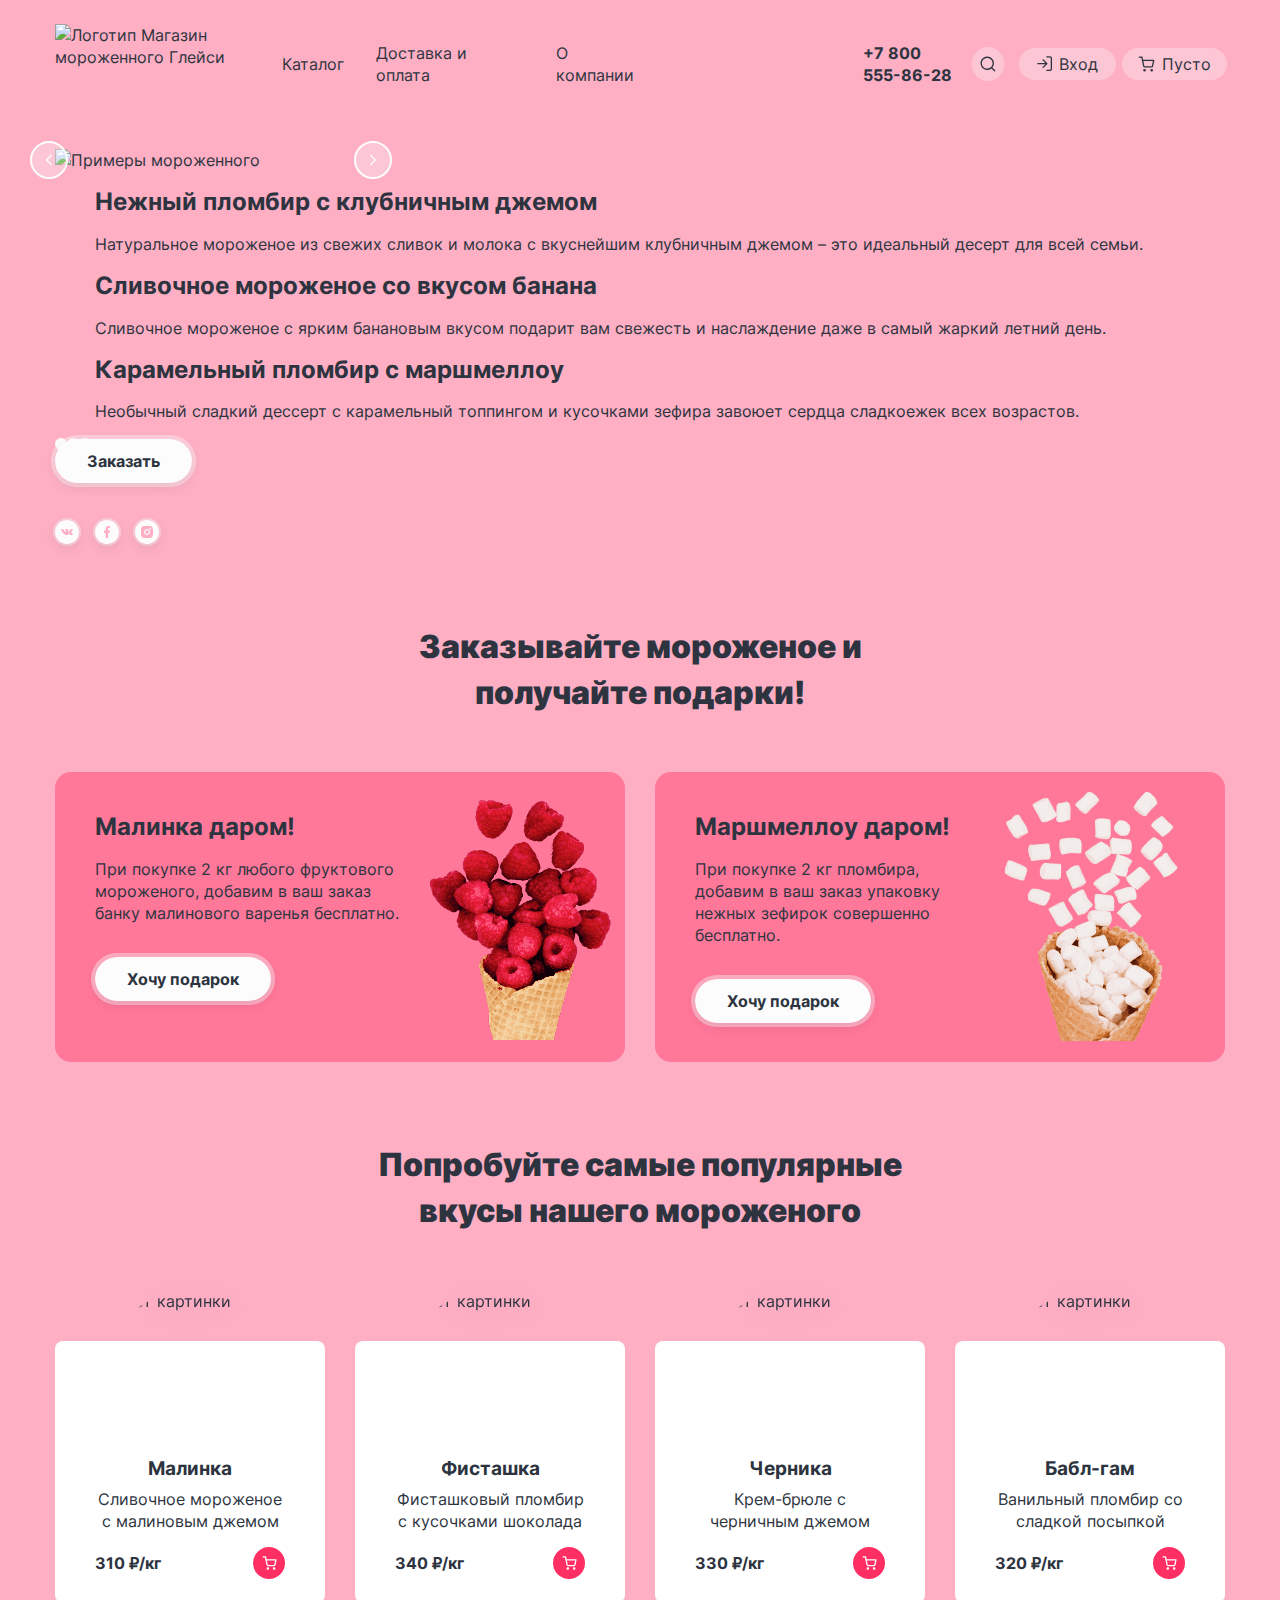
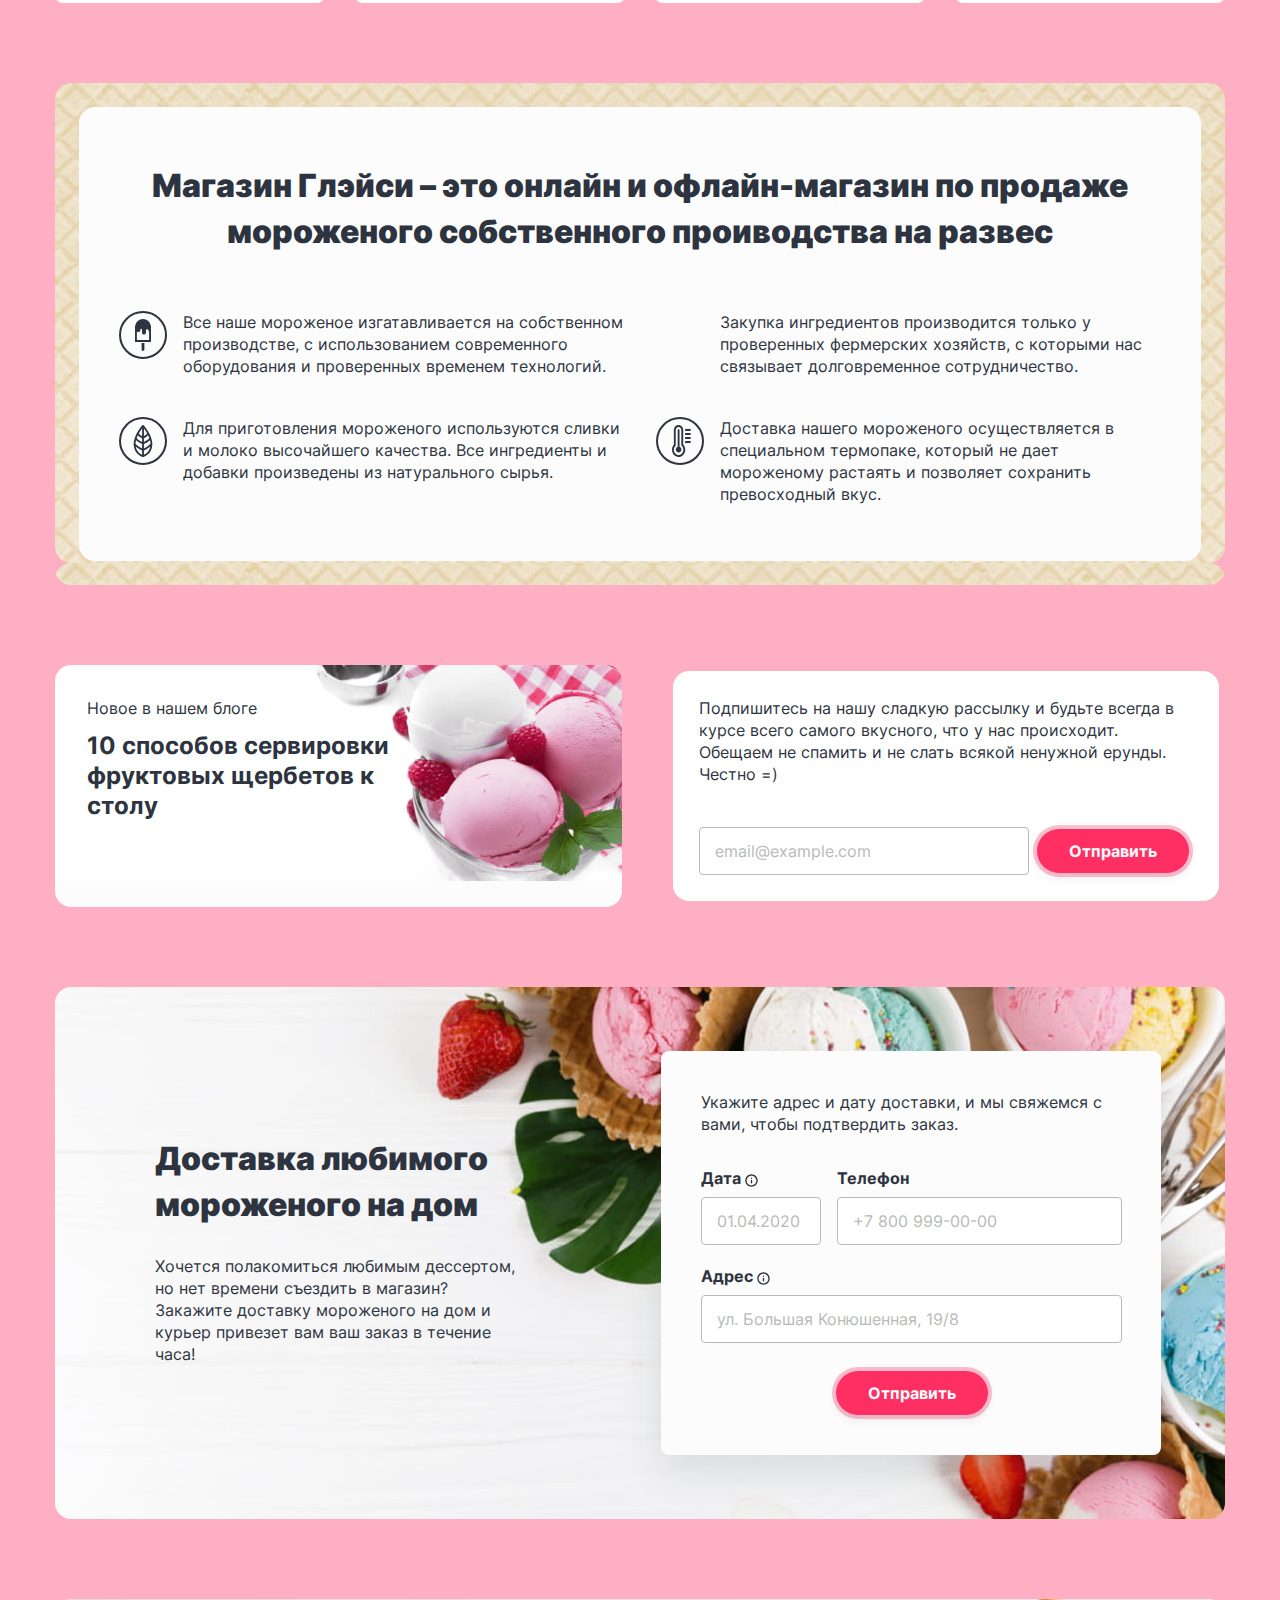
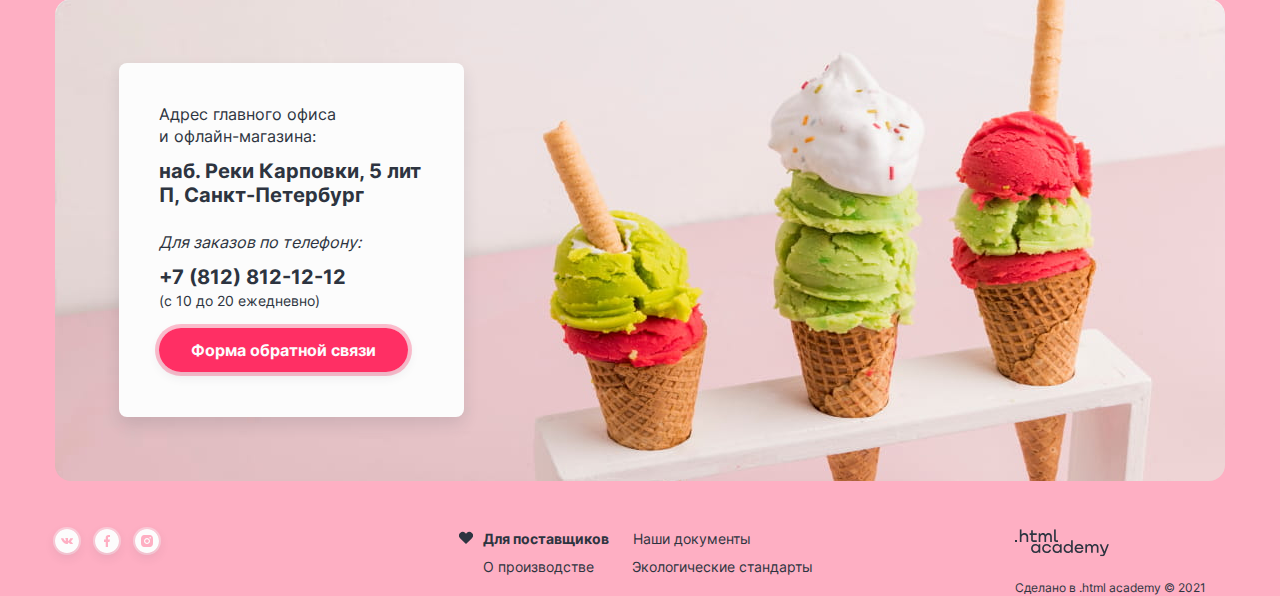
==== commit 0ae7bd77: "Декор элементы финал" ====
--- a/index.html
+++ b/index.html
@@ -12,8 +12,10 @@
 <body>
   <header class="header">
     <nav class="navigation">
-      <img class="header-contacts-logo" src="image/logo.svg" alt="Логотип Магазин мороженного Глейси" width="137"
-        height="56">
+      <a class="logo-link" href="#">
+        <img class="header-contacts-logo" src="image/logo.svg" alt="Логотип Магазин мороженного Глейси" width="137"
+          height="56">
+      </a>
       <ul class="navigation-list">
         <li class="navigation-item">
           <a class="navigation-link " href="catalog.html">
@@ -74,60 +76,88 @@
     <div class="container">
       <h1 class="visually-hidden">Магазин мороженного Глейси</h1>
       <section class="slider-pagination-section">
-        <img class="slider-image" src="image/icecream.png" alt="Примеры мороженного" width="306" height="507">
-        <button class="slider-button slider-prev" type="button">
-          <svg class="slider-icon" aria-hidden="true" focusable="false" width="6" height="12" viewBox="0 0 6 12"
-            fill="none" xmlns="http://www.w3.org/2000/svg">
-            <path fill-rule="evenodd" clip-rule="evenodd"
-              d="M5.8033 1.80521C6.063 1.54551 6.063 1.12446 5.8033 0.864757C5.54361 0.605058 5.12255 0.605058 4.86285 0.864757L0.194774 5.53284C-0.0640686 5.79168 -0.0649218 6.21081 0.192214 6.47071C0.193377 6.47189 0.194544 6.47307 0.195717 6.47424L4.8638 11.1423C5.12349 11.402 5.54455 11.402 5.80425 11.1423C6.06395 10.8826 6.06395 10.4616 5.80425 10.2019L1.60545 6.00307L5.8033 1.80521Z" />
-          </svg>
-          <span class="visually-hidden">Предыдущее фото</span>
-        </button>
-        <button class="slider-button slider-next" type="button">
-          <svg class="slider-icon" aria-hidden="true" focusable="false" width="6" height="12" viewBox="0 0 6 12"
-            fill="none" xmlns="http://www.w3.org/2000/svg">
-            <path fill-rule="evenodd" clip-rule="evenodd"
-              d="M1.13526 0.864696C0.875566 0.604997 0.454511 0.604997 0.194813 0.864696C-0.0648862 1.12439 -0.0648862 1.54545 0.194813 1.80515L4.39609 6.00643L0.194774 10.2077C-0.0649247 10.4674 -0.0649247 10.8885 0.194774 11.1482C0.454473 11.4079 0.875527 11.4079 1.13523 11.1482L5.80394 6.47949C5.80489 6.47855 5.80583 6.47761 5.80678 6.47666C6.06648 6.21696 6.06648 5.79591 5.80678 5.53621L1.13526 0.864696Z" />
-          </svg>
-          <span class="visually-hidden">Следующее фото</span>
-        </button>
-        <ul class="slider-pagination-list">
-          <li class="slider-pagination-item">
+        <div class="slider-block">
+          <img class="slider-image" src="image/icecream.png" alt="Примеры мороженного" width="305" height="510">
+          <button class="slider-button slider-prev" type="button">
+            <svg class="slider-icon" aria-hidden="true" focusable="false" width="6" height="12" viewBox="0 0 6 12"
+              fill="none" xmlns="http://www.w3.org/2000/svg">
+              <path fill-rule="evenodd" clip-rule="evenodd"
+                d="M5.8033 1.80521C6.063 1.54551 6.063 1.12446 5.8033 0.864757C5.54361 0.605058 5.12255 0.605058 4.86285 0.864757L0.194774 5.53284C-0.0640686 5.79168 -0.0649218 6.21081 0.192214 6.47071C0.193377 6.47189 0.194544 6.47307 0.195717 6.47424L4.8638 11.1423C5.12349 11.402 5.54455 11.402 5.80425 11.1423C6.06395 10.8826 6.06395 10.4616 5.80425 10.2019L1.60545 6.00307L5.8033 1.80521Z" />
+            </svg>
+            <span class="visually-hidden">Предыдущее фото</span>
+          </button>
+          <button class="slider-button slider-next" type="button">
+            <svg class="slider-icon" aria-hidden="true" focusable="false" width="6" height="12" viewBox="0 0 6 12"
+              fill="none" xmlns="http://www.w3.org/2000/svg">
+              <path fill-rule="evenodd" clip-rule="evenodd"
+                d="M1.13526 0.864696C0.875566 0.604997 0.454511 0.604997 0.194813 0.864696C-0.0648862 1.12439 -0.0648862 1.54545 0.194813 1.80515L4.39609 6.00643L0.194774 10.2077C-0.0649247 10.4674 -0.0649247 10.8885 0.194774 11.1482C0.454473 11.4079 0.875527 11.4079 1.13523 11.1482L5.80394 6.47949C5.80489 6.47855 5.80583 6.47761 5.80678 6.47666C6.06648 6.21696 6.06648 5.79591 5.80678 5.53621L1.13526 0.864696Z" />
+            </svg>
+            <span class="visually-hidden">Следующее фото</span>
+          </button>
+        </div>
+        <ul class="slider-text-list">
+          <li class="slider-text-item">
             <h2>Нежный пломбир
               с клубничным джемом</h2>
             <p>Натуральное мороженое из свежих сливок
               и молока с вкуснейшим клубничным джемом – это идеальный десерт для всей семьи. </p>
           </li>
-          <li class="slider-pagination-item">
+          <li class="slider-text-item">
             <h2>Сливочное мороженое со вкусом банана</h2>
             <p>Сливочное мороженое с ярким банановым вкусом подарит вам свежесть и наслаждение даже в самый жаркий
               летний день. </p>
           </li>
-          <li class="slider-pagination-item">
+          <li class="slider-text-item">
             <h2>Карамельный пломбир
               с маршмеллоу</h2>
             <p>Необычный сладкий дессерт с карамельный топпингом и кусочками зефира завоюет сердца сладкоежек всех
               возрастов. </p>
           </li>
         </ul>
-        <a class="slider-pagination-photo visually-hidden" href="#">1 фото</a>
-        <a class="slider-pagination-photo visually-hidden" href="#">2 фото</a>
-        <a class="slider-pagination-photo visually-hidden" href="#">3 фото</a>
+        <ol class="slider-pagination-list">
+          <li class="slider-pagination-item">
+            <a class="slider-pagination-photo" href="#"><span class="visually-hidden">1 фото</span></a>
+          </li>
+          <li class="slider-pagination-item">
+            <a class="slider-pagination-photo" href="#"><span class="visually-hidden">2 фото</span></a>
+          </li>
+          <li class="slider-pagination-item">
+            <a class="slider-pagination-photo" href="#"><span class="visually-hidden">3 фото</span></a>
+          </li>
+        </ol>
         <a class="slider-button-order button-link-white" href="#">Заказать</a>
         <ul class="social-list">
           <li class="social-item">
-            <a class="button" href="#">
+            <a class="social-button-vk social-button" href="#">
               <span class="visually-hidden">Вконтакте</span>
+              <svg class="social-icon" aria-hidden="true" focusable="false" width="24" height="24" viewBox="0 0 24 24"
+                fill="none" xmlns="http://www.w3.org/2000/svg">
+                <path fill-rule="evenodd" clip-rule="evenodd"
+                  d="M24 12C24 18.6274 18.6274 24 12 24C5.37258 24 0 18.6274 0 12C0 5.37258 5.37258 0 12 0C18.6274 0 24 5.37258 24 12ZM12.5884 14.9749H11.8711C11.8711 14.9749 10.2885 15.0584 8.89479 13.7867C7.37486 12.3995 6.03249 9.64702 6.03249 9.64702C6.03249 9.64702 5.95511 9.46654 6.03917 9.3793C6.13366 9.28121 6.39106 9.27493 6.39106 9.27493L8.10567 9.26508C8.10567 9.26508 8.26727 9.28878 8.38294 9.36317C8.47824 9.42457 8.53167 9.53936 8.53167 9.53936C8.53167 9.53936 8.80878 10.1536 9.17581 10.7093C9.89212 11.7942 10.2258 12.0315 10.469 11.9152C10.8233 11.7458 10.7171 10.3816 10.7171 10.3816C10.7171 10.3816 10.7236 9.88646 10.5387 9.66601C10.3955 9.4951 10.1254 9.44527 10.0062 9.43128C9.90971 9.42 10.0681 9.22367 10.2733 9.13558C10.5819 9.00308 11.1268 8.99551 11.7706 9.00136C12.2722 9.00579 12.4165 9.0332 12.6127 9.07475C13.0677 9.17105 13.0536 9.47963 13.0229 10.1454C13.0138 10.3444 13.0032 10.5752 13.0032 10.8418C13.0032 10.9018 13.0012 10.9657 12.9991 11.0315C12.9885 11.3725 12.9763 11.7629 13.2324 11.908C13.3637 11.9822 13.6849 11.9191 14.4884 10.7233C14.8693 10.1566 15.1549 9.49024 15.1549 9.49024C15.1549 9.49024 15.2173 9.37145 15.3142 9.32048C15.4134 9.26851 15.5472 9.2845 15.5472 9.2845L17.3515 9.27465C17.3515 9.27465 17.8937 9.21796 17.9815 9.43242C18.0735 9.65758 17.7788 10.1833 17.0417 11.0444C16.3463 11.8567 16.006 12.1587 16.0328 12.4236C16.0527 12.6198 16.2739 12.7957 16.7015 13.1436C17.5897 13.8661 17.8264 14.2455 17.8827 14.3357C17.8872 14.343 17.8906 14.3484 17.893 14.3519C18.2905 14.9296 17.4522 14.9749 17.4522 14.9749L15.8497 14.9944C15.8497 14.9944 15.5053 15.0543 15.0521 14.7814C14.8151 14.6388 14.5833 14.406 14.3626 14.1842C14.0251 13.8451 13.7131 13.5316 13.4469 13.6056C13.0002 13.7298 13.0143 14.5734 13.0143 14.5734C13.0143 14.5734 13.0175 14.7536 12.9157 14.8495C12.8051 14.954 12.5884 14.9749 12.5884 14.9749Z"
+                  fill="#FCFCFC" />
+              </svg>
             </a>
           </li>
           <li class="social-item">
-            <a class="button" href="#">
+            <a class="social-button-facebook social-button" href="#">
               <span class="visually-hidden">Фейсбук</span>
+              <svg class="social-icon" aria-hidden="true" focusable="false" width="24" height="24" viewBox="0 0 24 24"
+                fill="none" xmlns="http://www.w3.org/2000/svg">
+                <path fill-rule="evenodd" clip-rule="evenodd"
+                  d="M24 12C24 18.6274 18.6274 24 12 24C5.37258 24 0 18.6274 0 12C0 5.37258 5.37258 0 12 0C18.6274 0 24 5.37258 24 12ZM14.4286 12.9H13V18H10.7143V12.9H9V10.5H10.7143V8.82C10.7143 6.9942 11.816 6 13.3674 6C14.1103 6 14.8137 6.0582 15 6.084V8.1H14.1429C13 8.1 13 8.682 13 9.3V10.5H15L14.4286 12.9Z"
+                  fill="#FCFCFC" />
+              </svg>
             </a>
           </li>
           <li class="social-item">
-            <a class="button" href="#">
+            <a class="social-button-inst social-button" href="#">
               <span class="visually-hidden">Инстаграм</span>
+              <svg class="social-icon" aria-hidden="true" focusable="false" width="24" height="24" viewBox="0 0 24 24"
+                fill="none" xmlns="http://www.w3.org/2000/svg">
+                <path fill-rule="evenodd" clip-rule="evenodd"
+                  d="M24 12C24 18.6274 18.6274 24 12 24C5.37258 24 0 18.6274 0 12C0 5.37258 5.37258 0 12 0C18.6274 0 24 5.37258 24 12ZM14.4732 6.036C13.8336 6.006 13.6302 6 12 6C10.3698 6 10.1664 6.0078 9.5268 6.036C8.8872 6.066 8.4528 6.1662 8.07 6.315C7.66946 6.46544 7.3066 6.70154 7.0068 7.0068C6.70128 7.30639 6.46514 7.66931 6.315 8.07C6.1662 8.4528 6.066 8.8872 6.036 9.5268C6.006 10.1664 6 10.3698 6 12C6 13.6302 6.0078 13.8336 6.036 14.4732C6.066 15.1122 6.1662 15.5478 6.315 15.93C6.46556 16.3305 6.70164 16.6933 7.0068 16.9932C7.30652 17.2986 7.6694 17.5347 8.07 17.685C8.4528 17.8332 8.8878 17.934 9.5268 17.964C10.1664 17.994 10.3698 18 12 18C13.6302 18 13.8336 17.9922 14.4732 17.964C15.1122 17.934 15.5478 17.8332 15.93 17.685C16.3304 17.5343 16.6932 17.2982 16.9932 16.9932C17.2987 16.6936 17.5348 16.3307 17.685 15.93C17.8332 15.5472 17.934 15.1122 17.964 14.4732C17.994 13.8336 18 13.6302 18 12C18 10.3698 17.9922 10.1664 17.964 9.5268C17.934 8.8878 17.8332 8.4522 17.685 8.07C17.5344 7.66955 17.2983 7.30674 16.9932 7.0068C16.6596 6.6738 16.326 6.4674 15.93 6.315C15.5472 6.1662 15.1122 6.066 14.4732 6.036ZM9.87868 9.87868C10.4413 9.31607 11.2044 9 12 9C12.7956 9 13.5587 9.31607 14.1213 9.87868C14.6839 10.4413 15 11.2044 15 12C15 12.7956 14.6839 13.5587 14.1213 14.1213C13.5587 14.6839 12.7956 15 12 15C11.2044 15 10.4413 14.6839 9.87868 14.1213C9.31607 13.5587 9 12.7956 9 12C9 11.2044 9.31607 10.4413 9.87868 9.87868ZM15.6803 8.31967C15.821 8.46032 15.9 8.65109 15.9 8.85C15.9 9.04891 15.821 9.23968 15.6803 9.38033C15.5397 9.52098 15.3489 9.6 15.15 9.6C14.9511 9.6 14.7603 9.52098 14.6197 9.38033C14.479 9.23968 14.4 9.04891 14.4 8.85C14.4 8.65109 14.479 8.46032 14.6197 8.31967C14.7603 8.17902 14.9511 8.1 15.15 8.1C15.3489 8.1 15.5397 8.17902 15.6803 8.31967ZM13.2728 10.7272C12.9352 10.3896 12.4774 10.2 12 10.2C11.5226 10.2 11.0648 10.3896 10.7272 10.7272C10.3896 11.0648 10.2 11.5226 10.2 12C10.2 12.4774 10.3896 12.9352 10.7272 13.2728C11.0648 13.6104 11.5226 13.8 12 13.8C12.4774 13.8 12.9352 13.6104 13.2728 13.2728C13.6104 12.9352 13.8 12.4774 13.8 12C13.8 11.5226 13.6104 11.0648 13.2728 10.7272Z"
+                  fill="#FCFCFC" />
+              </svg>
             </a>
           </li>
         </ul>
@@ -270,7 +300,7 @@
             </span>
             <form class="mailing-form" action="https://echo.htmlacademy.ru/" method="post">
               <label class="visually-hidden" for="newsletter-email">Email</label>
-              <input class="field" placeholder="email@example.com" type="email" name="newsletter-email"
+              <input class="field-to-fill" placeholder="email@example.com" type="email" name="newsletter-email"
                 id="newsletter-email" required>
               <input class="dispatch button-link-pink" type="submit" value="Отправить">
             </form>
@@ -293,7 +323,7 @@
           </p>
           <form class="appointment-form" action="https://echo.htmlacademy.ru/" method="post">
             <p class="appointment-form-date field-group">
-              <label for="appointment-date">Дата
+              <label class="appointment-label" for="appointment-date">Дата
                 <button class="info" type="button">
                   <span class="visually-hidden">Посмотреть дополнительную информацию</span>
                 </button>
@@ -302,12 +332,12 @@
                 placeholder="01.04.2020">
             </p>
             <p class="appointment-form-phone field-group">
-              <label for="appointment-phone">Телефон</label>
+              <label class="appointment-label" for="appointment-phone">Телефон</label>
               <input class="field-to-fill" type="text" id="appointment-phone" name="appointment-phone"
-                placeholder="+7 800 999-00-00">
+                placeholder="+7 800 999-00-00" required>
             </p>
             <p class="appointment-form-address field-group">
-              <label for="appointment-address">Адрес
+              <label class="appointment-label" for="appointment-address">Адрес
                 <button class="info" type="button">
                   <span class="visually-hidden">Посмотреть дополнительную информацию</span>
                 </button>
@@ -346,9 +376,9 @@
   <footer class="footer">
     <section class="footer-social">
       <h2 class="page-footer-title visually-hidden">Наши соц сети</h2>
-      <ul class="footer-social-list">
+      <ul class="social-list">
         <li class="social-item">
-          <a class="social-button-vk" href="#">
+          <a class="social-button-vk social-button" href="#">
             <span class="visually-hidden">Вконтакте</span>
             <svg class="social-icon" aria-hidden="true" focusable="false" width="24" height="24" viewBox="0 0 24 24"
               fill="none" xmlns="http://www.w3.org/2000/svg">
@@ -359,7 +389,7 @@
           </a>
         </li>
         <li class="social-item">
-          <a class="social-button-facebook" href="#">
+          <a class="social-button-facebook social-button" href="#">
             <span class="visually-hidden">Фейсбук</span>
             <svg class="social-icon" aria-hidden="true" focusable="false" width="24" height="24" viewBox="0 0 24 24"
               fill="none" xmlns="http://www.w3.org/2000/svg">
@@ -370,7 +400,7 @@
           </a>
         </li>
         <li class="social-item">
-          <a class="social-button-inst" href="#">
+          <a class="social-button-inst social-button" href="#">
             <span class="visually-hidden">Инстаграм</span>
             <svg class="social-icon" aria-hidden="true" focusable="false" width="24" height="24" viewBox="0 0 24 24"
               fill="none" xmlns="http://www.w3.org/2000/svg">
--- a/styles/styles.css
+++ b/styles/styles.css
@@ -157,10 +157,12 @@
 }
 .header-contacts-address-phone {
   align-self: flex-start;
-  margin-top: 42px;
-  margin-left: 198px;
+  display: inline-block;
+  margin-top: 38px;
+  margin-left: 190px;
   font-weight: 700;
   color: #2D3440;
+  padding: 4px 8px;
   text-decoration: none;
 }
 .header-contacts-address-phone:focus{
@@ -176,31 +178,50 @@
 .slider-pagination-section {
   margin-bottom: 80px;
 }
+.slider-block {
+  position: relative;
+  background: url("../image/substrate.png") no-repeat 0 100px;
+  width: 312px;
+}
 .slider-button {
-  position: relative;
+  position: absolute;
+  top: 50%;
+  margin-top: -19px;
   width: 38px;
   height: 38px;
   align-self: center;
   background: rgba(252, 252, 252, 0.3);
-/* basic/extra-light */
+  cursor: pointer;
   border: 2px solid #FCFCFC;
   box-sizing: border-box;
   border-radius: 26px;
 }
+.slider-pagination-list {
+  display: grid;
+  grid-template-columns: repeat(3,12px);
+  padding: 0;
+  margin: 0;
+}
+.slider-prev {
+  left: -25px;
+}
+.slider-next {
+  right: -25px;
+}
 .slider-button:hover {
   background: #FCFCFC;
   border-radius: 26px;
+  outline: none;
 }
 .slider-button:hover .slider-icon {
   fill: #2D3440;
 }
 .slider-button:focus {
   background: rgba(252, 252, 252, 0.3);
-/* basic/extra-dark */
-
   border: 2px solid #2D3440;
   box-sizing: border-box;
   border-radius: 26px;
+  outline: none;
 }
 .slider-button:focus .slider-icon {
   fill: #2D3440;
@@ -208,8 +229,6 @@
 .slider-button:disabled {
   background: rgba(252, 252, 252, 0.3);
   opacity: 0.4;
-  /* basic/extra-light */
-
   border: 2px solid #FCFCFC;
   box-sizing: border-box;
   border-radius: 26px;
@@ -217,8 +236,6 @@
 .slider-button:disabled:hover {
   background: rgba(252, 252, 252, 0.3);
   opacity: 0.4;
-  /* basic/extra-light */
-
   border: 2px solid #FCFCFC;
   box-sizing: border-box;
   border-radius: 26px;
@@ -241,8 +258,21 @@
   align-self: center;
 }
 .slider-pagination-photo {
-  align-self: flex-end;
-  order: 1;
+  display: block;
+  background-color: #FCFCFC;
+  border-radius: 100px;
+  width: 12px;
+  height: 12px;
+}
+.slider-pagination-photo:hover {
+  background: rgba(252, 252, 252, 0.3);
+  box-shadow: inset 0 0 0 1px #FCFCFC;
+  outline: none;
+}
+.slider-pagination-photo:focus {
+  background: rgba(252, 252, 252, 0.3);
+  box-shadow: inset 0 0 0 1px #2D3440;
+  outline: none;
 }
 .social-list {
   align-self: flex-end;
@@ -312,49 +342,56 @@
 .button-link-white {
   font-weight: 700;
   background: #FCFCFC;
-  border: 4px solid rgba(252, 252, 252, 0.4);
-  box-shadow: 0px 4px 12px rgba(45, 52, 64, 0.1);
+  box-shadow: 0px 4px 12px rgba(45, 52, 64, 0.1),0 0 0 4px rgba(252, 252, 252, 0.4) ;
   border-radius: 26px;
   padding: 12px 32px;
+  font-family: "Inter",sans-serif;
+  font-style: normal;
+  font-weight: bold;
+  font-size: 16px;
+  line-height: 20px;
 }
 .button-link-white:hover {
   background: rgba(252, 252, 252, 0.4);
-  border: 4px solid #FCFCFC;
-  box-shadow: 0px 4px 15px rgba(133, 133, 133, 0.15);
+  box-shadow: 0px 4px 15px rgba(133, 133, 133, 0.15),0 0 0 4px #FCFCFC;
   outline: none;
 }
 .button-link-white:focus {
   background: rgba(252, 252, 252, 0.5);
-  border: 2px solid #2D3440;
-  box-shadow: 0px 4px 12px rgba(45, 52, 64, 0.1);
+  box-shadow: 0px 4px 12px rgba(45, 52, 64, 0.1),0 0 0 2px #2D3440;
   outline: none;
   border-radius: 26px;
 }
 .button-link-white:disabled {
   background: #E7E7E7;
-  border: 4px solid rgba(252, 252, 252, 0.4);
+  box-shadow: 0 0 0 4px rgba(252, 252, 252, 0.4);
   border-radius: 26px;
 }
 .button-link-pink {
   font-weight: 700;
   background: #FF2F64;
-  border: 4px solid rgba(252, 252, 252, 0.4);
-  box-shadow: 0px 4px 12px rgba(45, 52, 64, 0.1);
+  box-shadow: 0px 4px 12px rgba(45, 52, 64, 0.1),0 0 0 4px rgba(255, 47, 100, 0.3);
+  border:none;
+  cursor: pointer;
   border-radius: 26px;
   padding: 12px 32px;
+  font-family: "Inter",sans-serif;
+  font-style: normal;
+  font-weight: bold;
+  font-size: 16px;
+  line-height: 20px;
+  color: #FCFCFC;
 }
 .button-link-pink:hover {
   background: rgba(252, 252, 252, 0.3);
-  /* special/extra-bright */
-
-  border: 4px solid #FF2F64;
-  border-radius: 26px;
-  outline: none;
+  box-shadow: 0 0 0 4px #FF2F64;
+  border-radius: 26px;
+  outline: none;
+  color: #2D3440;;
 }
 .button-link-pink:focus {
   background: #FF2F64;
-  border: 2px solid #2D3440;
-  box-shadow: 0px 4px 12px rgba(45, 52, 64, 0.1);
+  box-shadow: 0px 4px 12px rgba(45, 52, 64, 0.1),0 0 0 2px #2D3440;
   outline: none;
   border-radius: 26px;
 }
@@ -573,6 +610,10 @@
 }
 .dispatch {
   justify-self: flex-end;
+  align-self: center;
+}
+.field-mailing {
+  margin: 0;
 }
 .delivery {
   background: url("../image/backgroundIcecream2.jpg");
@@ -606,7 +647,59 @@
   margin: 0;
 }
 .field-to-fill {
-  height: 48px;
+  padding: 13px 15px;
+  border: 1px solid #B9B9B9;
+  box-sizing: border-box;
+  font-family: "Inter",sans-serif;
+  font-size: 16px;
+  line-height: 20px;
+  border-radius: 4px;
+  color: #2D3440;
+}
+.field-to-fill:hover {
+  border-color: #2D3440;
+}
+.field-to-fill:focus {
+  border: 2px solid #2D3440;
+  padding: 12px 14px;
+}
+.eror {
+  border: 1px solid #EA5454;
+}
+.field-to-fill:hover .eror {
+  border: 2px solid #EA5454;
+  padding: 12px 14px;
+}
+.field-to-fill:disabled,.field-to-fill:disabled:hover {
+  background: #E7E7E7;
+  color: #2D3440;
+  border: 1px solid #B9B9B9;
+  opacity: 0.65;
+}
+.field-to-fill:hover:disabled {
+  color: #2D3440;
+  opacity: 1;
+}
+.field-to-fill::placeholder {
+  color: #B9B9B9;
+}
+.field-to-fill:hover::placeholder,.field-to-fill:focus::placeholder {
+  color:#2D3440;
+}
+.info {
+  width: 13px;
+  height: 13px;
+  padding: 0;
+  vertical-align: middle;
+  background-color: transparent;
+  border: none;
+  background-image: url("../image/buttonInfo.svg");
+  background-repeat: no-repeat;
+  background-position: center;
+}
+.appointment-label {
+  font-weight: bold;
+  margin-bottom: 8px;
 }
 .sending {
   justify-self: center;
@@ -674,8 +767,17 @@
   margin: 0;
   margin-bottom: 12px;
 }
+.footer-about-us-link {
+  padding: 4px 8px;
+}
 .footer-about-us-link:hover {
   background: rgba(252, 252, 252, 0.5);
+  border-radius: 26px;
+}
+.footer-about-us-link:focus {
+  background: rgba(252, 252, 252, 0.5);
+  box-shadow: inset 0 0 0 2px #2D3440;
+  outline: none;
   border-radius: 26px;
 }
 .contact-us-phone-text {
@@ -721,12 +823,24 @@
 }
 .catalog-filter-dispatch {
   background: rgba(252, 252, 252, 0.3);
-  border: 2px solid #FCFCFC;
+  box-shadow: 0 0 0 2px #FCFCFC;
+  border: none;
+  cursor: pointer;
   border-radius: 20px;
   padding: 8px 32px;
   width: 187px;
   height: 36px;
 }
+.catalog-filter-dispatch:hover {
+  background: #FCFCFC;
+  box-shadow: 0 0 0 2px rgba(252, 252, 252, 0.3);
+  outline: none;
+}
+.catalog-filter-dispatch:focus {
+  background: rgba(252, 252, 252, 0.3);
+  box-shadow: 0 0 0 2px #2D3440;
+  outline: none;
+}
 .footer {
   display: flex;
   width: 1170px;
@@ -736,7 +850,32 @@
   margin-right: 300px;
   width: 104px;
 }
-.footer-social-list {
+.social-button {
+  display: inline-block;
+  width: 24px;
+  height: 24px;
+  box-shadow: 0px 4px 12px rgb(45 52 64 / 10%), 0 0 0 2px rgb(252 252 252 / 40%);
+  border-radius: 50%;
+}
+.social-button:hover {
+  width: 22px;
+  height: 22px;
+  background-color: #2D3440;
+  border-radius: 50%;
+  border:1px solid white;
+  outline: none;
+}
+.social-button:focus {
+  width: 22px;
+  height: 22px;
+  background-color: #2D3440;
+  border-radius: 50%;
+  border:1px solid white;
+  box-shadow: 0 0 0 2px #2D3440;
+  outline: none;
+}
+
+.social-list {
   margin: 0;
   padding: 0;
   display: grid;
@@ -757,29 +896,48 @@
   left: 0;
   margin: auto;
 }
+.inner-header {
+  position: relative;
+}
+.breadcrumbs-icon-one {
+  position: absolute;
+  left: 65px;
+  top: 5px;
+}
+.breadcrumbs-icon-two {
+  position: absolute;
+  left: 151px;
+  top: 5px;
+}
 .footer-about-us {
   margin-right: 200px;
   margin-top: 48px;
   width: 356px;
 }
 .footer-about-us-list {
-  display: grid;
-  grid-template-columns: 150px 185px;
-  column-gap: 22px;
-  margin: 0;
+  display: flex;
+  flex-wrap: wrap;
+  width: 364px;
   row-gap: 8px;
+  margin: 0;
   padding: 0;
   font-size: 14px;
   line-height: 20px;
 
 }
 .footer-about-us-item:nth-child(1) {
-  padding-left: 24px;
+  padding-left: 16px;
   background: url("../image/heart.svg") no-repeat 0px 2px;
   font-weight: bold;
 }
+.footer-about-us-item:nth-child(2) {
+  padding-left: 8px;
+}
 .footer-about-us-item:nth-child(3) {
-  padding-left: 24px;
+  padding-left: 16px;
+}
+.footer-about-us-item:nth-child(4) {
+  padding-left: 22px;
 }
 .made-in {
   width: 193px;
@@ -808,6 +966,8 @@
   margin: 0;
   padding: 0;
   margin-bottom: 16px;
+  font-size: 14px;
+  line-height: 20px;
 }
 .catalog-title {
   margin: 0;
@@ -818,16 +978,21 @@
   line-height: 46px;
 }
 .pagination-show-more {
-  display: grid;
-  margin: 0 auto;
-  width: 115px;
+  display: inline-block;
+  position: absolute;
+  left: 50%;
+  margin-left: -89px;
+  margin-top: -10px;
+}
+.catalog-products {
+  position: relative;
 }
 .pagination-list {
   display: flex;
   margin: 0;
   padding: 0;
   justify-content: flex-end;
-  margin-top: -38px;
+  margin-bottom: 90px;
 }
 .pagination-link {
   display: block;
@@ -861,3 +1026,24 @@
 .pagination-next {
   background: url("../image/arrowRight.svg") no-repeat center;
 }
+.range-scale {
+  position: relative;
+  height: 4px;
+  margin-bottom: 16px;
+  background-color: #565C66;
+  border-radius: 2px;
+}
+.range-bar {
+  position: absolute;
+  height: 4px;
+  background-color: #565C66;
+}
+.range-toggle {
+  position: absolute;
+  width: 20px;
+  height: 20px;
+  background: #FFFFFF;
+  border: 2px solid #242424;
+  border-radius: 50%;
+  cursor: pointer;
+}
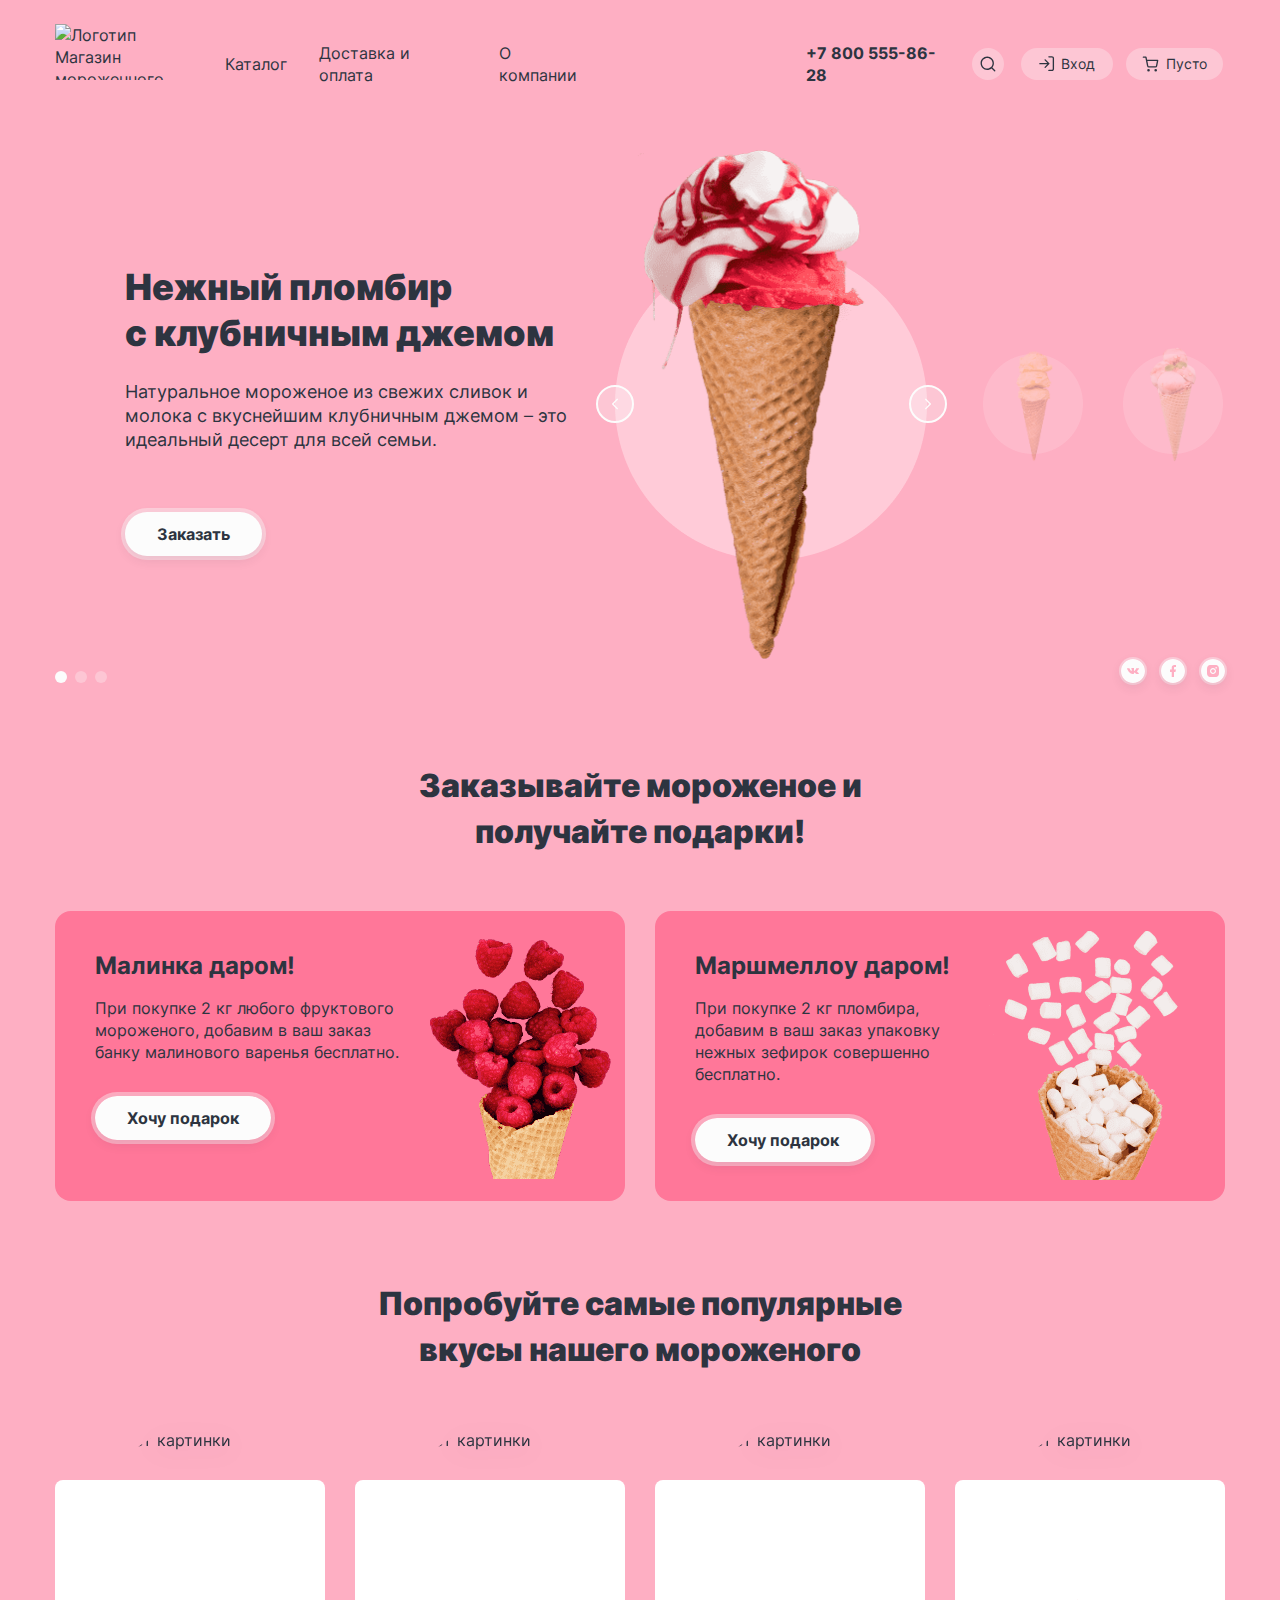
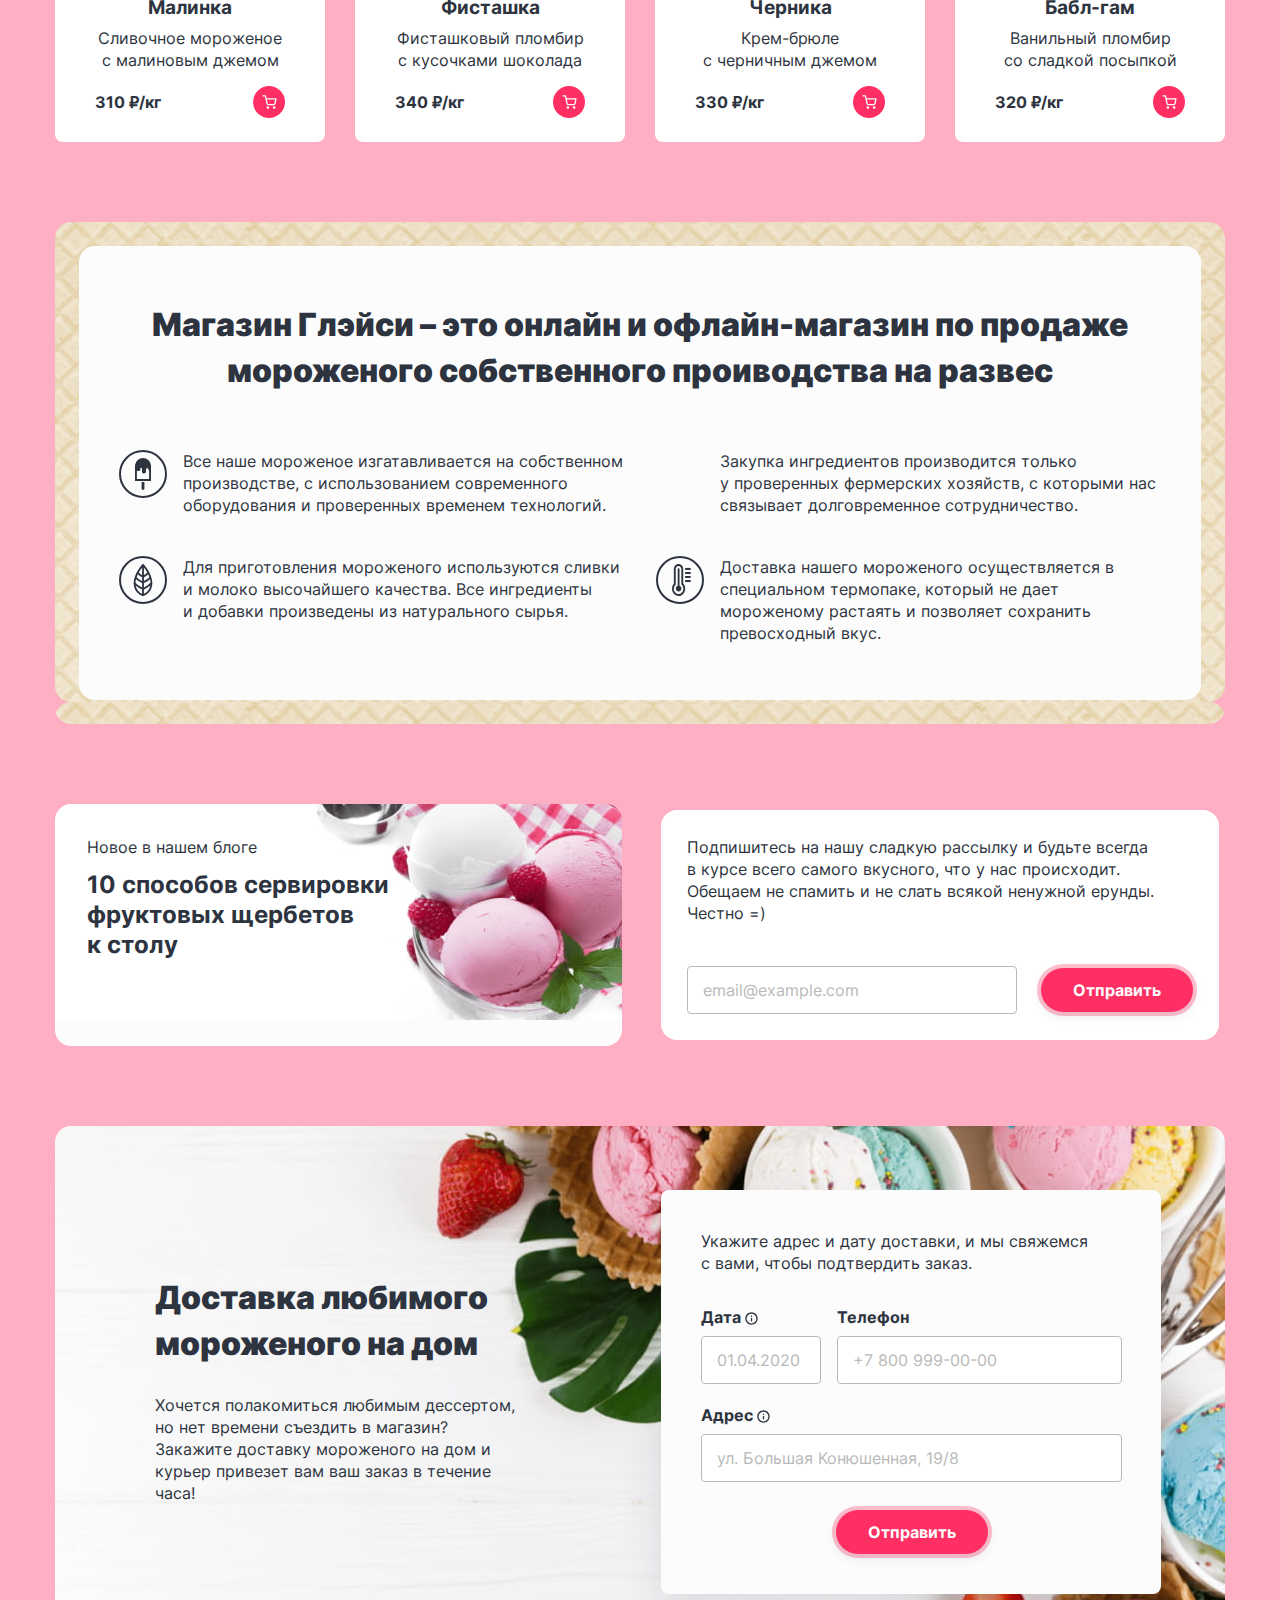
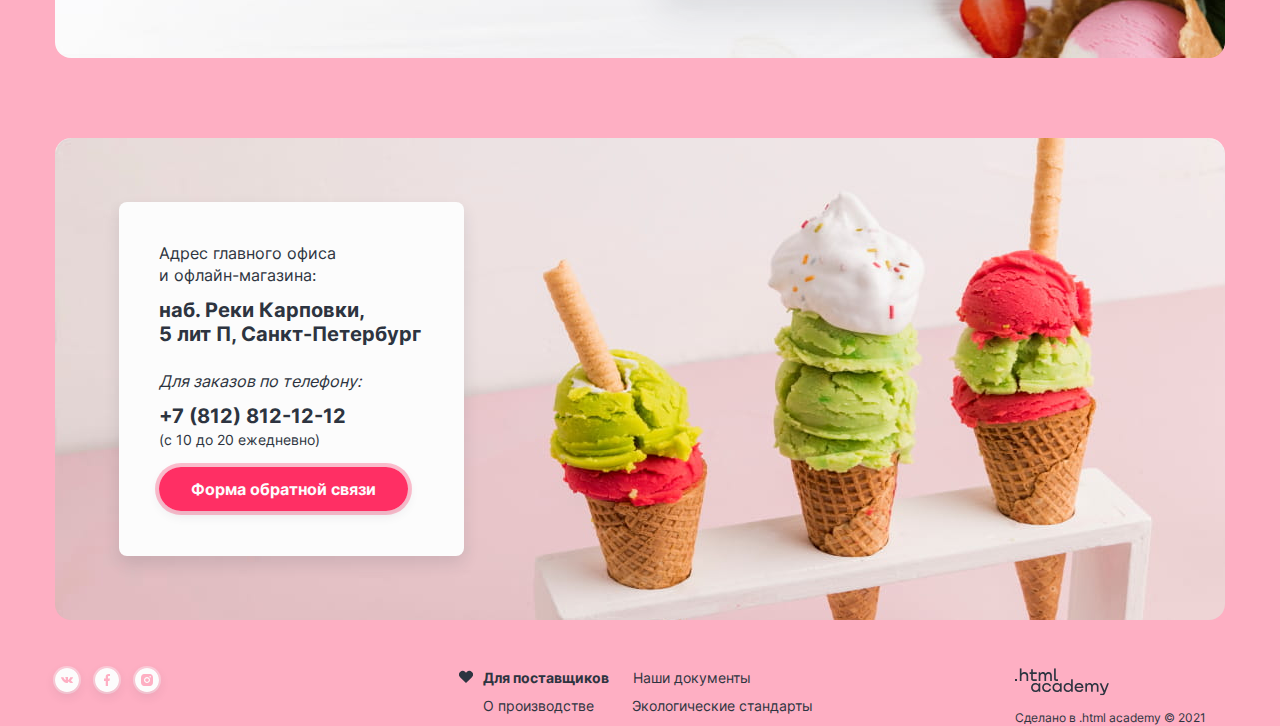
==== commit 8c3202d3: "Попапы, фильтры, слайдер." ====
--- a/index.html
+++ b/index.html
@@ -21,6 +21,28 @@
           <a class="navigation-link " href="catalog.html">
             Каталог
           </a>
+          <div class="popover popover-catalog">
+            <div class="popover-content-catalog">
+              <a class="new-in-catalog-link" href="#">
+                Новинки
+              </a>
+              <span class="popover-catalog-line"></span>
+              <ul class="popover-catalog-list">
+                <li class="popover-catalog-item">
+                  <a class="category-link" href="#">Сливочное</a>
+                </li>
+                <li class="popover-catalog-item">
+                  <a class="category-link chosen-category" href="#">Щербеты</a>
+                </li>
+                <li class="popover-catalog-item">
+                  <a class="category-link" href="#">Фруктовый&nbspлед</a>
+                </li>
+                <li class="popover-catalog-item">
+                  <a class="category-link" href="#">Мелорин</a>
+                </li>
+              </ul>
+            </div>
+          </div>
         </li>
         <li class="navigation-item">
           <a class="navigation-link" href="delivety.html">
@@ -45,6 +67,12 @@
             </svg>
             <span class="visually-hidden">Поиск</span>
           </a>
+          <div class="popover povover-search">
+            <div class="popover-content-search">
+              <input class="field-to-fill popover-search-site" type="search" placeholder="Поиск по сайту" name="
+              site-search" id="site-search">
+            </div>
+          </div>
         </li>
         <li class="navigation-item">
           <a class="navigation-user-link navigation-entrance" href="#">
@@ -56,6 +84,19 @@
             </svg>
             Вход
           </a>
+          <div class="popover popover-authorization">
+            <div class="popover-content-authorization">
+              <h2 class="popover-authorization-title">Личный кабинет</h2>
+              <form class="authorization-form" action="https://echo.htmlacademy.ru/" method="post">
+                <input class="field-to-fill login" type="email" placeholder="email@example.com" name="site-login"
+                  id="site-login">
+                <input class="field-to-fill password" type="password" name="site-authorization" id="site-authorization">
+                <input class="button-link-pink buttom-enter" type="submit" value="Войти">
+              </form>
+              <a class="forgot-password-link" href="#">Забыли пароль?</a>
+              <a class="registration" href="#">Регистрация</a>
+            </div>
+          </div>
         </li>
         <li class="navigation-item">
           <a class="navigation-user-link navigation-basket" href="#">
@@ -66,10 +107,43 @@
                 fill="#2D3440" />
             </svg>
             Пусто
-            <span class="visually-hidden">Корзина</span>
-          </a>
-        </li>
-      </ul>
+          </a>
+          <div class="popover popover-basket">
+            <div class="popover-content-basket">
+              <h2 class="popover-basket-title">Корзина</h2>
+              <ul class="products-in-basket-list">
+                <li class="products-in-basket-item">
+                  <img class="product-basket-image" src="image/iceCreamRasp.png" alt="мороженное" width="46"
+                    height="46">
+                  <span class="container-product-discription">
+                    <h3 class="popover-product-basket-title">Малинка</h3>
+                    <span class="popover-product-basket-quantily">1 кг х 310 ₽</span>
+                  </span>
+                  <b class="basket-price-product">310 ₽</b>
+                  <button class="remove-from-basket">
+                    <span class="remove-from-basket-mark"></span>
+                  </button>
+                </li>
+                <li class="products-in-basket-item">
+                  <img class="product-basket-image" src="image/iceCreamBubbleGum.png" alt="мороженное" width="46"
+                    height="46">
+                  <span class="container-product-discription">
+                    <h3 class="popover-product-basket-title">Бабл-гам</h3>
+                    <span class="popover-product-basket-quantily">1,5 кг х 320 ₽</span>
+                  </span>
+                  <b class="basket-price-product">480 ₽</b>
+                  <button class="remove-from-basket">
+                    <span class="remove-from-basket-mark"></span>
+                  </button>
+                </li>
+              </ul>
+              <span class="decorate-line"></span>
+              <div class="container-checkout">
+                <a class="button-link-pink button-checkout" href="#">Оформить заказ</a>
+                <b class="total-price">Итого: 790 ₽</b>
+              </div>
+              <span class="visually-hidden">Корзина</span>
+        </li>
     </nav>
   </header>
   <main class="main-container">
@@ -77,7 +151,16 @@
       <h1 class="visually-hidden">Магазин мороженного Глейси</h1>
       <section class="slider-pagination-section">
         <div class="slider-block">
-          <img class="slider-image" src="image/icecream.png" alt="Примеры мороженного" width="305" height="510">
+          <div class="container-slider-image current-under">
+            <img class="slider-image current-image" src="image/icecream1.png" alt="Примеры мороженного" width="305"
+              height="510">
+          </div>
+          <div class="container-slider-image slider-image-average">
+            <img class="slider-image" src="image/icecream2.png" alt="Примеры мороженного" width="66" height="115">
+          </div>
+          <div class="container-slider-image">
+            <img class="slider-image" src="image/icecream3.png" alt="Примеры мороженного" width="66" height="115">
+          </div>
           <button class="slider-button slider-prev" type="button">
             <svg class="slider-icon" aria-hidden="true" focusable="false" width="6" height="12" viewBox="0 0 6 12"
               fill="none" xmlns="http://www.w3.org/2000/svg">
@@ -95,28 +178,35 @@
             <span class="visually-hidden">Следующее фото</span>
           </button>
         </div>
-        <ul class="slider-text-list">
-          <li class="slider-text-item">
-            <h2>Нежный пломбир
-              с клубничным джемом</h2>
-            <p>Натуральное мороженое из свежих сливок
-              и молока с вкуснейшим клубничным джемом – это идеальный десерт для всей семьи. </p>
-          </li>
-          <li class="slider-text-item">
-            <h2>Сливочное мороженое со вкусом банана</h2>
-            <p>Сливочное мороженое с ярким банановым вкусом подарит вам свежесть и наслаждение даже в самый жаркий
-              летний день. </p>
-          </li>
-          <li class="slider-text-item">
-            <h2>Карамельный пломбир
-              с маршмеллоу</h2>
-            <p>Необычный сладкий дессерт с карамельный топпингом и кусочками зефира завоюет сердца сладкоежек всех
-              возрастов. </p>
-          </li>
-        </ul>
+        <div class="container-slider-list-text">
+          <ul class="slider-text-list">
+            <li class="slider-text-item current-text">
+              <h2 class="slider-text-item-title">Нежный пломбир
+                с&nbspклубничным джемом</h2>
+              <p class="slider-text-item-description">Натуральное мороженое из свежих сливок
+                и молока с вкуснейшим клубничным джемом – это идеальный десерт для всей семьи. </p>
+            </li>
+            <li class="slider-text-item">
+              <h2 class="slider-text-item-title">Сливочное мороженое со&nbspвкусом банана</h2>
+              <p class="slider-text-item-description">Сливочное мороженое с ярким банановым вкусом подарит вам свежесть
+                и
+                наслаждение даже в самый жаркий
+                летний день. </p>
+            </li>
+            <li class="slider-text-item">
+              <h2 class="slider-text-item-title">Карамельный пломбир
+                с&nbspмаршмеллоу</h2>
+              <p class="slider-text-item-description">Необычный сладкий дессерт с карамельный топпингом и кусочками
+                зефира
+                завоюет сердца сладкоежек всех
+                возрастов. </p>
+            </li>
+          </ul>
+          <a class="slider-button-order button-link-white" href="#">Заказать</a>
+        </div>
         <ol class="slider-pagination-list">
           <li class="slider-pagination-item">
-            <a class="slider-pagination-photo" href="#"><span class="visually-hidden">1 фото</span></a>
+            <a class="slider-pagination-photo current-photo" href="#"><span class="visually-hidden">1 фото</span></a>
           </li>
           <li class="slider-pagination-item">
             <a class="slider-pagination-photo" href="#"><span class="visually-hidden">2 фото</span></a>
@@ -125,8 +215,7 @@
             <a class="slider-pagination-photo" href="#"><span class="visually-hidden">3 фото</span></a>
           </li>
         </ol>
-        <a class="slider-button-order button-link-white" href="#">Заказать</a>
-        <ul class="social-list">
+        <ul class="social-list slider-social">
           <li class="social-item">
             <a class="social-button-vk social-button" href="#">
               <span class="visually-hidden">Вконтакте</span>
@@ -169,8 +258,8 @@
             <h3 class="presen-item-title">Малинка даром!</h3>
             <p class="raspberries-description">
               При покупке 2 кг любого фруктового
-              мороженого, добавим в ваш заказ
-              банку малинового варенья бесплатно.
+              мороженого, добавим в ваш заказ банку
+              малинового варенья бесплатно.
             </p>
             <a class="present-button button-link-white" href="#">Хочу подарок</a>
           </div>
@@ -225,7 +314,7 @@
               <h3 class="product-card-title">Черника</h3>
             </a>
             <span class="product-card-description">Крем-брюле
-              с черничным джемом</span>
+              с&nbspчерничным джемом</span>
             <b class="product-card-price">330 ₽/кг</b>
             <a class="product-card-button button" href="#">
               <span class="visually-hidden">Купить</span>
@@ -243,7 +332,7 @@
               <h3 class="product-card-title">Бабл-гам</h3>
             </a>
             <span class="product-card-description">Ванильный пломбир
-              со сладкой посыпкой</span>
+              со&nbspсладкой посыпкой</span>
             <b class="product-card-price">320 ₽/кг</b>
             <a class="product-card-button button" href="#">
               <span class="visually-hidden">Купить</span>
@@ -268,13 +357,13 @@
             </li>
             <li class="about-us-item"> <span class="about-us-item-text">Закупка ингредиентов производится
                 только
-                у проверенных фермерских хозяйств, с которыми
+                у&nbspпроверенных фермерских хозяйств, с которыми
                 нас связывает долговременное сотрудничество.</span>
             </li>
             <li class="about-us-item"> <span class="about-us-item-text">Для приготовления мороженого
                 используются сливки и
                 молоко высочайшего качества. Все ингредиенты
-                и добавки произведены из натурального сырья.</span>
+                и&nbspдобавки произведены из натурального сырья.</span>
             </li>
             <li class="about-us-item"> <span class="about-us-item-text">Доставка нашего мороженого
                 осуществляется в
@@ -289,13 +378,13 @@
         <div class="new-in-store">
           <span class="new-in-store-description">Новое в нашем блоге</span>
           <a class="new-in-store-link" href="#">10 способов сервировки фруктовых щербетов
-            к столу</a>
+            к&nbspстолу</a>
         </div>
         <div class="fon-mailing">
           <div class=mailing>
             <span class="mailing-descriptoin">
               Подпишитесь на нашу сладкую рассылку и будьте всегда
-              в курсе всего самого вкусного, что у нас происходит. Обещаем
+              в&nbspкурсе всего самого вкусного, что у нас происходит. Обещаем
               не спамить и не слать всякой ненужной ерунды. Честно =)
             </span>
             <form class="mailing-form" action="https://echo.htmlacademy.ru/" method="post">
@@ -319,7 +408,7 @@
         </div>
         <div class="appointment-form-container">
           <p class="delivery-descriptoin">
-            Укажите адрес и дату доставки, и мы свяжемся с вами, чтобы подтвердить заказ.
+            Укажите адрес и дату доставки, и мы свяжемся с&nbspвами, чтобы подтвердить заказ.
           </p>
           <form class="appointment-form" action="https://echo.htmlacademy.ru/" method="post">
             <p class="appointment-form-date field-group">
@@ -357,7 +446,7 @@
           </p>
           <address class="contact-us-address">
             <b class="contact-us-address-text">
-              наб. Реки Карповки, 5 лит П, Санкт-Петербург
+              наб. Реки Карповки, 5&nbspлит&nbspП, Санкт-Петербург
             </b>
             <p class="contact-us-phone-text">
               Для заказов по телефону:
--- a/styles/styles.css
+++ b/styles/styles.css
@@ -62,6 +62,7 @@
   margin-bottom: 45px;
 }
 .header-contacts-logo {
+  display: block;
   margin-right: 16px;
   margin-top: 24px;
 }
@@ -79,13 +80,22 @@
   display: grid;
   grid-template-columns: 48px 110px 105px;
   width: 261px;
+  font-size: 14px;
+  line-height: 20px;
 }
 .navigation-link:hover {
   background: rgba(252, 252, 252, 0.5);
   border-radius: 26px;
 }
+.navigation-user-link {
+  display: block;
+}
 .navigation-user-link:hover {
   background: rgba(252, 252, 252, 0.5);
+  border-radius: 26px;
+}
+.navigation-user-link:active {
+  background: #FCFCFC;
   border-radius: 26px;
 }
 .navigation-link:focus {
@@ -93,6 +103,12 @@
   box-shadow: inset 0 0 0 2px #2D3440;
   outline: none;
   border-radius: 26px;
+}
+.navigation-link:active {
+  background: #FCFCFC;
+  box-shadow: none;
+  border-radius: 26px;
+  outline: none;
 }
 .navigation-user-link:focus {
   background: rgba(252, 252, 252, 0.5);
@@ -151,7 +167,7 @@
 }
 .navigation-sirch {
   position: relative;
-  padding: 7px 16px;
+  padding: 16px 16px;
   background: rgba(252, 252, 252, 0.3);
   border-radius: 26px;
 }
@@ -177,11 +193,17 @@
 }
 .slider-pagination-section {
   margin-bottom: 80px;
+  display: flex;
+  position: relative;
+  justify-content: flex-end;
 }
 .slider-block {
   position: relative;
-  background: url("../image/substrate.png") no-repeat 0 100px;
-  width: 312px;
+  display: flex;
+  align-items: center;
+  width: 610px;
+  order: 2;
+  margin-bottom: 24px;
 }
 .slider-button {
   position: absolute;
@@ -198,15 +220,19 @@
 }
 .slider-pagination-list {
   display: grid;
+  position: absolute;
+  column-gap: 8px;
+  bottom: 0;
+  left: 0;
   grid-template-columns: repeat(3,12px);
   padding: 0;
   margin: 0;
 }
 .slider-prev {
-  left: -25px;
+  left: -19px;
 }
 .slider-next {
-  right: -25px;
+  right: 278px;
 }
 .slider-button:hover {
   background: #FCFCFC;
@@ -255,11 +281,11 @@
   fill:#FCFCFC;
 }
 .slider-button-order {
-  align-self: center;
+  align-self: flex-start;
 }
 .slider-pagination-photo {
   display: block;
-  background-color: #FCFCFC;
+  background: rgba(252, 252, 252, 0.3);
   border-radius: 100px;
   width: 12px;
   height: 12px;
@@ -326,12 +352,10 @@
   line-height: 30px;
 }
 .raspberries-description{
-  width: 321px;
   margin: 0;
   margin-bottom: 44px;
 }
 .marshmallows-description{
-  width: 294px;
   margin: 0;
   margin-bottom: 44px;
 }
@@ -592,7 +616,6 @@
   background: url("../image/fonMail.jpg") no-repeat;
   border-radius: 16px;
   margin: 0;
-  box-sizing: border-box;
   width: 558px;
   padding: 6px 6px;
 }
@@ -605,8 +628,9 @@
 }
 .mailing-form {
   display: grid;
-  grid-template-columns: 330px 160px;
+  grid-template-columns: 330px 152px;
   margin-top: 42px;
+  column-gap: 24px;
 }
 .dispatch {
   justify-self: flex-end;
@@ -787,39 +811,51 @@
 .contact-us-button {
   line-height: 20px;
 }
-.breadcrumbs li {
+.breadcrumbs-link {
   text-decoration: underline;
   font-weight: bold;
 }
+.open-link {
+  text-decoration: none;
+}
 .catalog-filter {
   display: flex;
   margin-bottom: 100px;
-  width: 810px;
+  padding-right: 330px;
   flex-wrap: wrap;
+  font-family: "Inter",sans-serif;
+  font-style: normal;
+  font-weight: normal;
+  font-size: 14px;
+  line-height: 20px;
+  row-gap: 44px;
 }
 .catalog-filter-group:nth-child(1) {
   width: 196px;
   padding: 0;
-  margin: 0;
 }
 .catalog-filter-group:nth-child(2) {
   width: 196px;
   padding: 0;
-  margin: 0;
 }
 .catalog-filter-group:nth-child(3) {
   width: 367px;
   padding: 0;
-  margin: 0;
 }
 .catalog-filter-group:nth-child(4) {
   width: 596px;
   padding: 0;
-  margin: 0;
 }
 .catalog-filter-group {
+  display: flex;
+  align-items: center;
+  position: relative;
   background: rgba(255, 255, 255, 0.3);
   border-radius: 20px;
+  border: none;
+  height: 36px;
+  margin: 0;
+  margin-right: 24px;
 }
 .catalog-filter-dispatch {
   background: rgba(252, 252, 252, 0.3);
@@ -846,6 +882,9 @@
   width: 1170px;
   margin: 0 auto;
 }
+.footer-line {
+  border-top: 1px solid rgba(252, 252, 252, 0.3);
+}
 .footer-social {
   margin-right: 300px;
   width: 104px;
@@ -946,18 +985,14 @@
   font-size: 12px;
   line-height: 16px;
   margin: 0;
-  margin-top: 18px;
+  margin-top: 14px;
 }
 .footer-logo-html-academy{
+  display: block;
+}
+.made-in-logo {
+  display: block;
   margin-top: 48px;
-}
-.catalog-filter-fatness-list {
-  display: flex;
-  flex-wrap: wrap;
-}
-.catalog-filter-fillers-list {
-  display: flex;
-  flex-wrap: wrap;
 }
 .breadcrumbs {
   display: flex;
@@ -1029,9 +1064,11 @@
 .range-scale {
   position: relative;
   height: 4px;
-  margin-bottom: 16px;
-  background-color: #565C66;
+  background-color: rgba(86, 92, 102,0.3);
   border-radius: 2px;
+}
+.range {
+  width: 100%;
 }
 .range-bar {
   position: absolute;
@@ -1040,10 +1077,396 @@
 }
 .range-toggle {
   position: absolute;
-  width: 20px;
-  height: 20px;
-  background: #FFFFFF;
-  border: 2px solid #242424;
+  padding: 2px;
+  background: #FCFCFC;
+  border: 8px solid #2D3440;
   border-radius: 50%;
   cursor: pointer;
-}
+  outline: none;
+}
+.toggle-min {
+  top: -8px;
+  left: -10px;
+}
+.toggle-max {
+  top: -8px;
+  right: -10px;
+}
+.range-toggle:hover {
+  background:#2D3440;
+  border: 8px solid #FCFCFC;
+}
+
+.range-toggle:active {
+  background:#2D3440;
+  border: 8px solid #2D3440;
+}
+
+.range-toggle:focus {
+  background:#2D3440;
+  border: 8px solid #FCFCFC;
+  box-shadow: 0 0 0 2px #2D3440;
+}
+.catalog-filter-title {
+  position: absolute;
+  margin: 0;
+  margin-top: -70px;
+  padding-left: 16px;
+  font-family: "Inter",sans-serif;
+  font-style: normal;
+  font-weight: normal;
+  font-size: 14px;
+  line-height: 20px;
+}
+.control {
+  position: relative;
+  display: block;
+  padding-left: 24px;
+}
+
+/* Mark */
+.control-mark {
+  position: absolute;
+  top: 2px;
+  left: 0;
+  width: 12px;
+  height: 12px;
+  border: 2px solid #2D3440;
+}
+.control:hover .control-mark {
+  border-color: #FCFCFC;
+}
+.control-input:disabled + .control-mark {
+  border-color: #2D3440;
+  opacity: 0.3;
+}
+.catalog-filter-fatness-list {
+  display: flex;
+  flex-wrap: wrap;
+  margin: 0;
+  padding-left: 16px;
+  padding-right: 16px;
+}
+.catalog-filter-fatness-item {
+  margin-right: 16px;
+}
+.catalog-filter-fatness-item:last-child {
+  margin-right: 0;
+}
+.catalog-filter-fillers-list {
+  display: flex;
+  flex-wrap: wrap;
+  margin: 0;
+  padding-left: 16px;
+  padding-right: 16px;
+}
+.catalog-filter-fillers-item {
+  margin-right: 16px;
+}
+.catalog-filter-fillers-item:last-child {
+  margin-right: 0;
+}
+.select-control {
+  width: 100%;
+  height: 100%;
+  background: transparent;
+  border-radius: 20px;
+  padding-left: 16px;
+  border: none;
+  outline: none;
+  background: url("../image/arrowbottom.svg") no-repeat 170px 16px;
+  appearance: none;
+}
+.select-control:hover {
+  background-color: rgba(252, 252, 252, 0.5);
+}
+.select-control:focus {
+  background-color: rgba(252, 252, 252, 0.4);
+  box-shadow:inset 0 0 0 2px #FCFCFC;
+}
+.control-input[type="radio"] + .control-mark {
+  border-radius: 50%;
+}
+.control-input[type="radio"]:checked + .control-mark::before {
+  position: absolute;
+  top: 3px;
+  left: 3px;
+  width: 6px;
+  height: 6px;
+  background-color: #2D3440;
+  border-radius: 50%;
+  content: "";
+}
+.slider-social {
+  position: absolute;
+  margin: 0;
+  bottom: 0;
+  right: 0;
+}
+.slider-text-list {
+  margin: 0;
+  padding: 0;
+  width: 470px;
+}
+.slider-text-item-title {
+  font-weight: 900;
+  font-size: 36px;
+  line-height: 46px;
+  margin: 0;
+  margin-bottom: 24px;
+}
+.slider-text-item-description {
+  font-size: 18px;
+  line-height: 24px;
+  margin: 0;
+  margin-bottom: 60px;
+}
+.slider-text-item {
+  display: none;
+}
+.current-text {
+  display: block;
+}
+.container-slider-list-text {
+  display: flex;
+  flex-direction: column;
+  order: 1;
+  margin-right: 20px;
+  margin-top: 115px;
+}
+.slider-image {
+  display: block;
+  opacity: 0.3;
+}
+.container-slider-image {
+  width: 66px;
+  background: url("../image/under2.png") no-repeat 0 50%;
+  padding-left: 17px;
+  padding-right: 17px;
+}
+.current-under {
+  background: url("../image/substrate.png") no-repeat 0 50%;
+  width: 312px;
+  padding: 0;
+  margin-right: 56px;
+}
+.slider-image-average {
+  margin-right: 40px;
+}
+.current-photo {
+  background-color: #FCFCFC;
+}
+.current-image {
+  opacity: 1;
+}
+.povover-search {
+  width: 324px;
+  height: 48px;
+  padding: 24px 16px;
+}
+.popover{
+  position: absolute;
+  top: 40px;
+  right: 0;
+  z-index: 1;
+  border-radius: 4px;
+  filter: drop-shadow(0px 8px 16px rgba(45, 52, 64, 0.12));
+  font-family: "Inter",sans-serif;
+  background:#FCFCFC;
+  display: none;
+}
+.popover-search-site {
+  width: 100%;
+}
+.popover-authorization {
+  width: 324px;
+  padding: 48px;
+  padding-bottom: 52px;
+}
+.popover-content-authorization {
+  display: flex;
+  flex-direction: column;
+}
+.popover-authorization-title {
+  font-weight: bold;
+  font-size: 24px;
+  line-height: 30px;
+  margin: 0;
+  margin-bottom: 32px;
+}
+.login {
+  width: 100%;
+  margin-bottom: 16px;
+}
+.password {
+  width: 100%;
+  margin-bottom: 32px;
+}
+.buttom-enter{
+  justify-self: start;
+}
+.forgot-password-link {
+  position: absolute;
+  border-bottom: 1.5px solid #2D3440;
+  bottom: 76px;
+  right: 123px;
+}
+.registration {
+  position: absolute;
+  border-bottom: 1.5px solid #2D3440;
+  bottom: 52px;
+  right: 147px;
+}
+.navigation-user .navigation-item {
+  position: relative;
+}
+.products-in-basket-item {
+  display: grid;
+  grid-template-columns: 46px 175px 100px 24px;
+  margin-bottom: 24px;
+}
+.products-in-basket-item:last-child {
+  margin: 0;
+}
+.popover-basket {
+  padding: 48px;
+}
+.popover-basket-title {
+  margin: 0;
+  font-weight: bold;
+  font-size: 24px;
+  line-height: 30px;
+  margin-bottom: 32px;
+}
+.popover-product-basket-title {
+  font-weight: bold;
+  font-size: 18px;
+  line-height: 22px;
+  margin: 0;
+  margin-bottom: 4px;
+}
+.popover-product-basket-quantily {
+  font-size: 14px;
+  line-height: 20px;
+  color: #B9B9B9;
+}
+.container-product-discription {
+  padding-left: 16px;
+}
+.basket-price-product {
+  align-self: center;
+  font-weight: bold;
+  font-size: 18px;
+  line-height: 22px;
+}
+.products-in-basket-list {
+  padding: 0;
+  margin-bottom: 32px;
+}
+.remove-from-basket {
+  background: transparent;
+  border: none;
+  outline: none;
+  cursor: pointer;
+  position: relative;
+  padding: 0;
+  margin-top: 11px;
+  margin-bottom: 11px;
+}
+.remove-from-basket-mark::before, .remove-from-basket-mark::after {
+  position: absolute;
+  top: 11px;
+  left: 6px;
+  width: 12px;
+  height: 2px;
+  background-color: #242424;
+  content: "";
+  width: 12px;
+  height: 2px;
+  background-color: #242424;
+  content: "";
+}
+.remove-from-basket-mark::before {
+  transform: rotate(45deg) ;
+}
+.remove-from-basket-mark::after {
+  transform: rotate(-45deg) ;
+}
+.decorate-line {
+  width: 100%;
+  height: 2px;
+  display: block;
+  box-shadow: inset 0 0 0 1px #e7e7e7;
+  margin-bottom: 32px;
+}
+.container-checkout {
+  display: flex;
+}
+.button-checkout {
+  display: inline-block;
+  margin-right: 32px;
+}
+.total-price {
+  font-weight: bold;
+  font-size: 18px;
+  line-height: 22px;
+  align-self: center;
+  margin-left: auto;
+}
+.navigation-item {
+  position: relative;
+}
+.popover-catalog {
+}
+.popover-catalog-list {
+  padding: 0;
+}
+.new-in-catalog-link {
+  font-weight: bold;
+  font-size: 14px;
+  line-height: 20px;
+}
+.popover-catalog-list {
+  font-weight: normal;
+  font-size: 14px;
+  line-height: 20px;
+}
+.popover-catalog-item:last-child {
+  margin-bottom: 14px;
+}
+.popover-catalog-line {
+  display: block;
+  width: 77%;
+  height: 1px;
+  margin-right: 16px;
+  margin-left: 16px;
+  margin-top: 4px;
+  margin-bottom: 4px;
+  box-shadow: inset 0 0 0 1px #B9B9B9;
+}
+.category-link {
+  display: block;
+  padding: 8px 16px;
+  outline: none;
+}
+.new-in-catalog-link {
+  display: block;
+  padding: 8px 16px;
+  margin-top: 8px;
+  outline: none;
+}
+.new-in-catalog-link:hover {
+  background: #FFCBD8;
+}
+.new-in-catalog-link:active {
+  background: #FF7799;
+}
+.category-link:hover {
+  background: #FFCBD8;
+}
+.category-link:active {
+  background: #FF7799;
+}
+.chosen-category {
+  background: #FF4A78;
+}
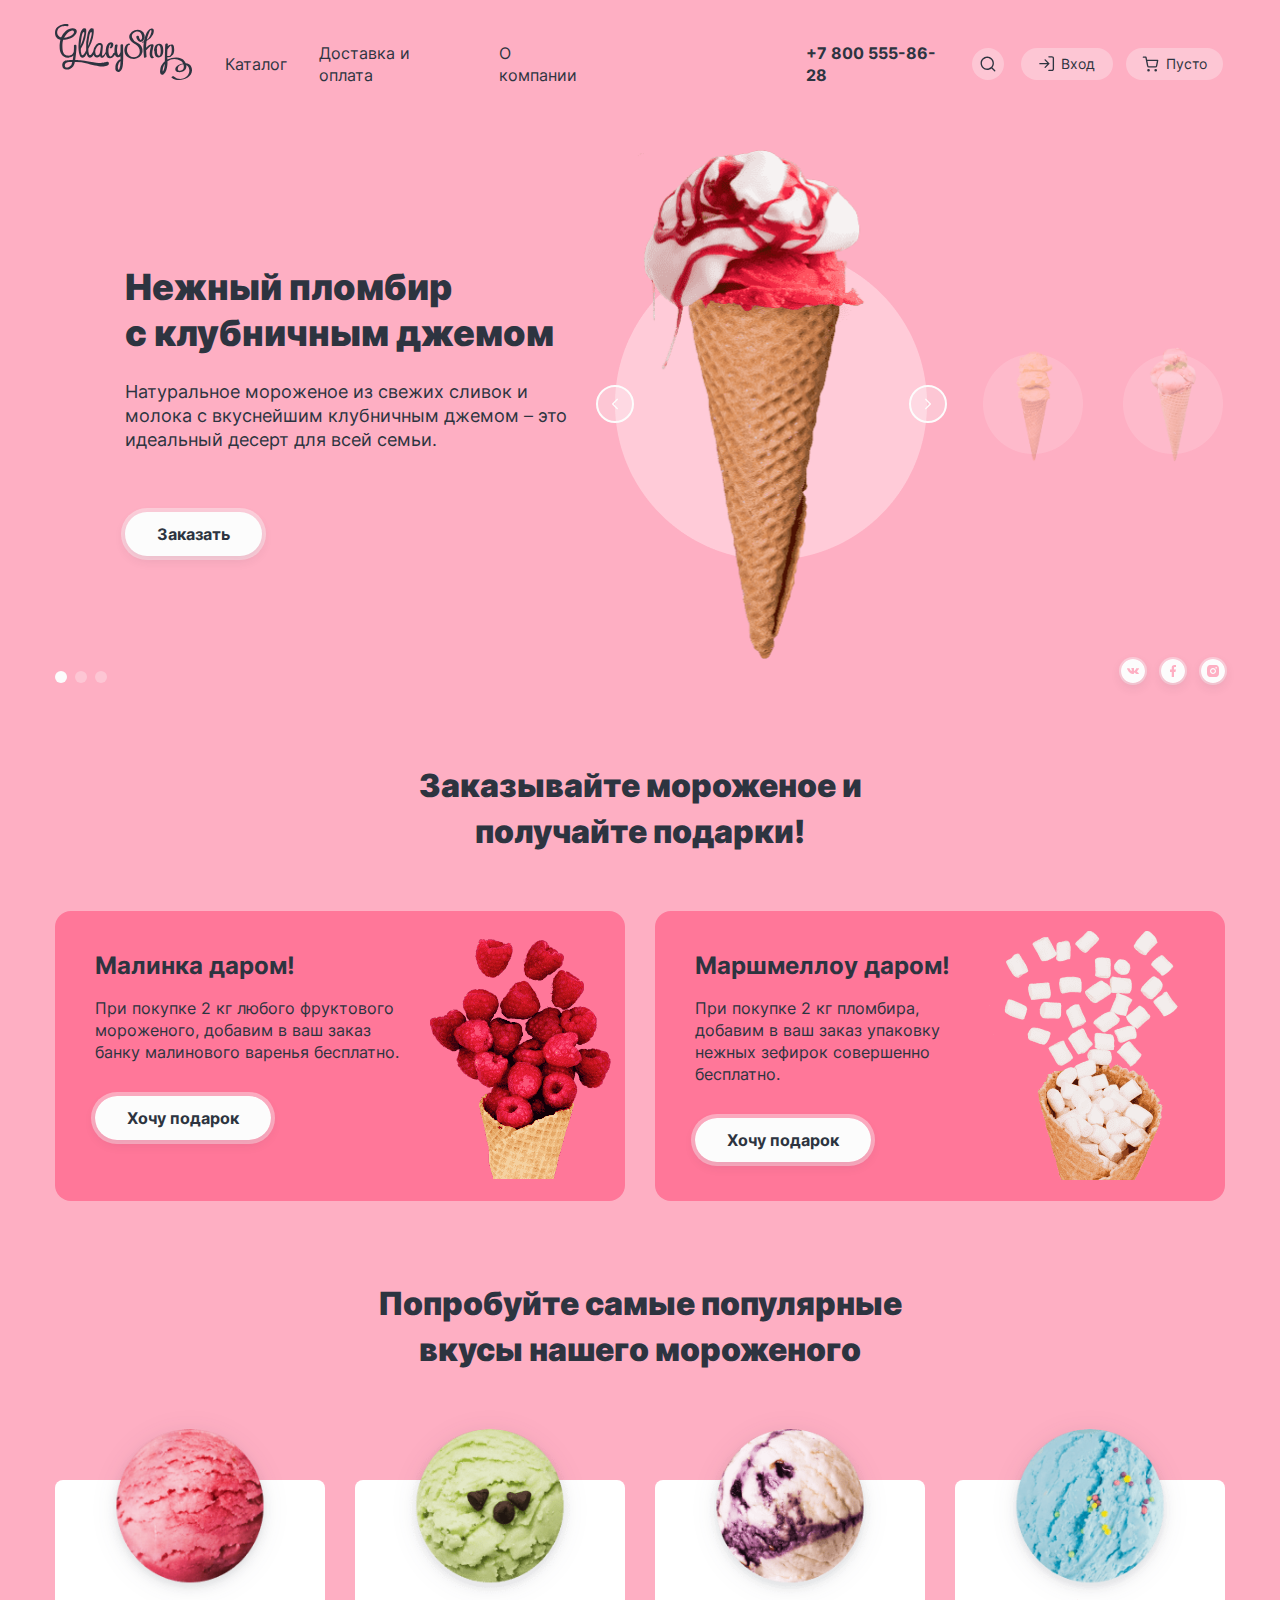
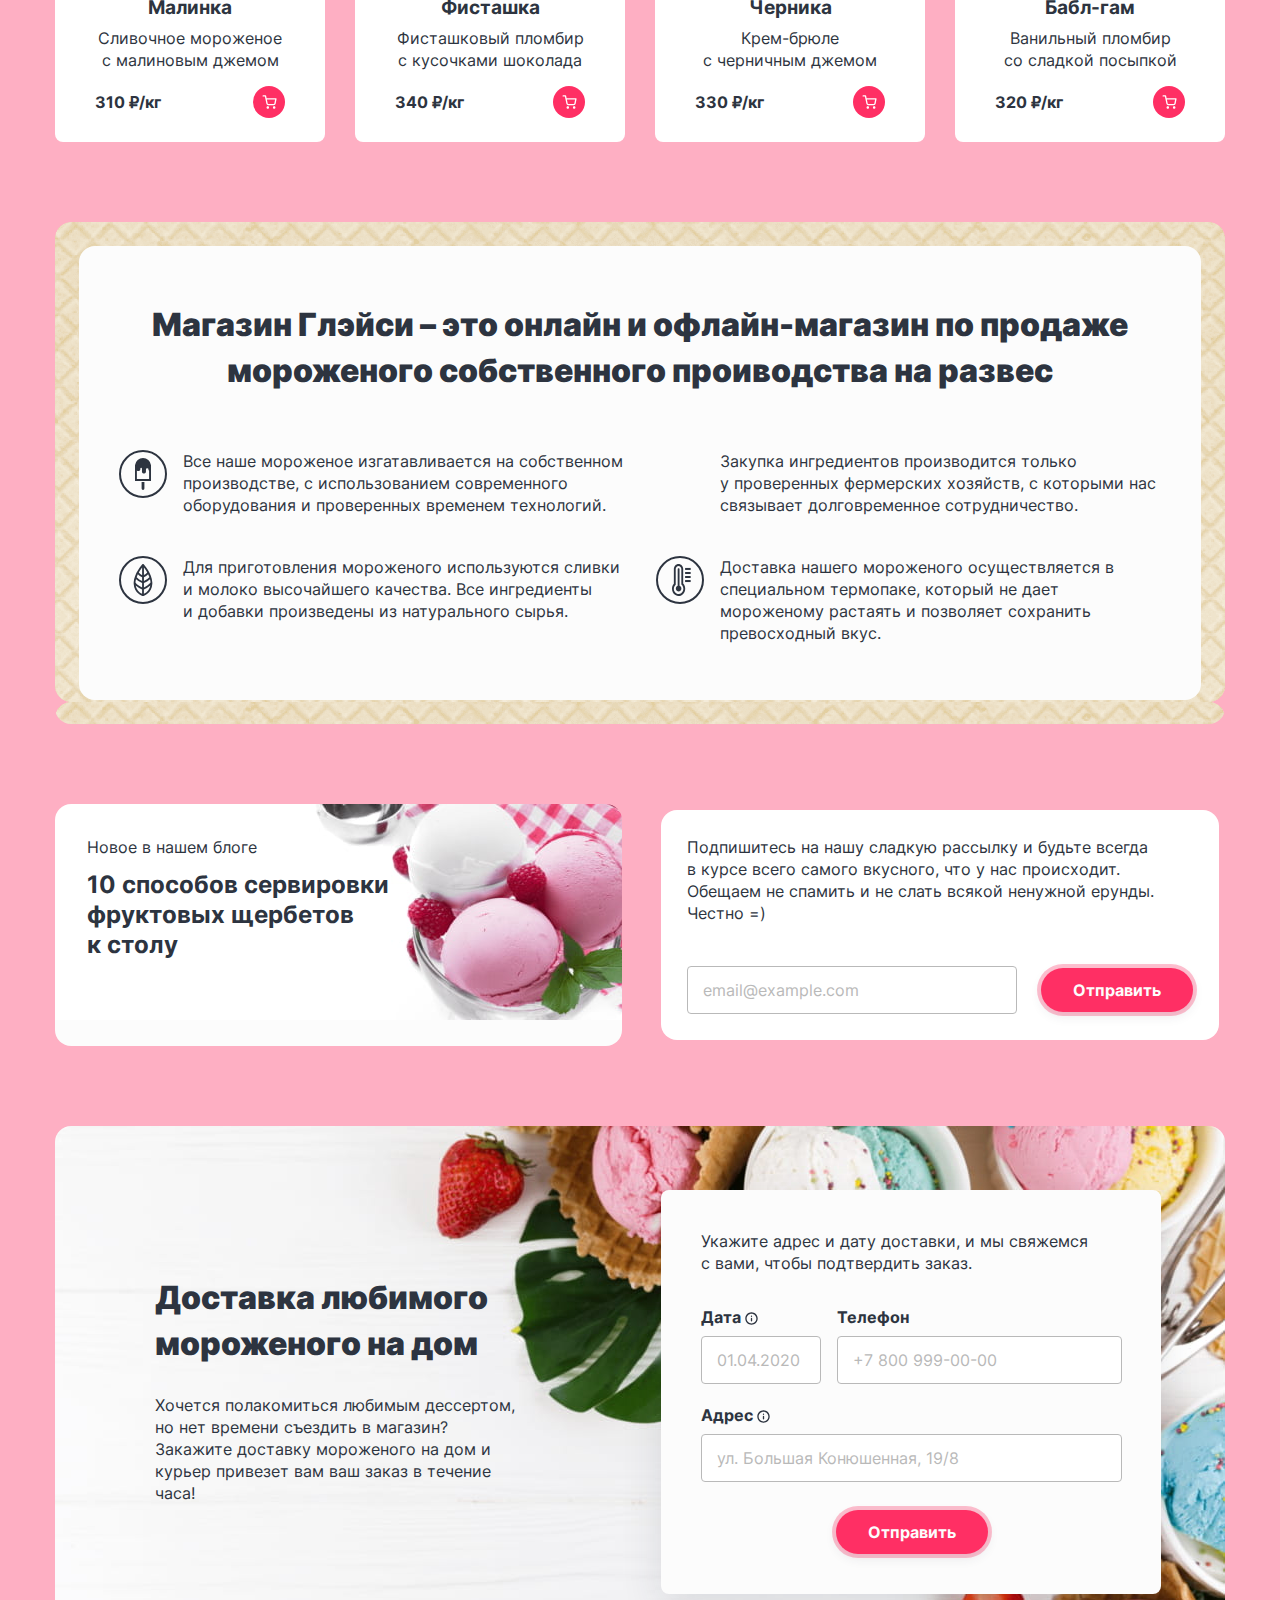
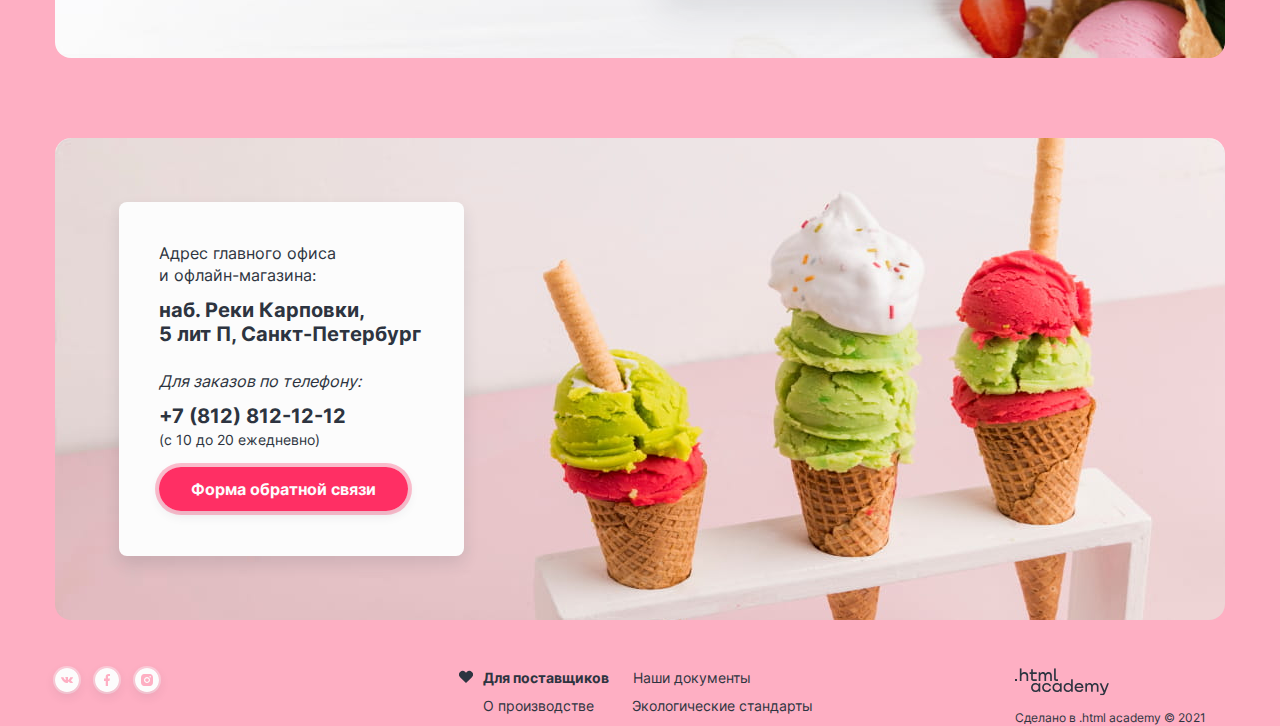
==== commit def54ab4: "Доработка (Поповеры, слайдер, формы)" ====
--- a/index.html
+++ b/index.html
@@ -13,7 +13,7 @@
   <header class="header">
     <nav class="navigation">
       <a class="logo-link" href="#">
-        <img class="header-contacts-logo" src="image/logo.svg" alt="Логотип Магазин мороженного Глейси" width="137"
+        <img class="header-contacts-logo" src="image/logo-shop.svg" alt="Логотип Магазин мороженного Глейси" width="137"
           height="56">
       </a>
       <ul class="navigation-list">
@@ -276,7 +276,8 @@
         <h2 class="product-title">Попробуйте самые популярные вкусы нашего мороженого</h2>
         <ul class="product-list">
           <li class="product-card">
-            <img class="product-card-image" src="image/iceCreamRasp.png" alt="Нет картинки" width="168" height="168">
+            <img class="product-card-image" src="image/icecream-rasporig.png" alt="Нет картинки" width="168"
+              height="168">
             <a class="product-card-link" href="product.html">
               <h3 class="product-card-title">Малинка</h3>
             </a>
@@ -292,7 +293,7 @@
             </a>
           </li>
           <li class="product-card">
-            <img class="product-card-image" src="image/iceCreamPistachio.png" alt="Нет картинки" width="168"
+            <img class="product-card-image" src="image/icecream-pistachioorig.png" alt="Нет картинки" width="168"
               height="168">
             <a class="product-card-link" href="product.html">
               <h3 class="product-card-title">Фисташка</h3>
@@ -309,7 +310,8 @@
             </a>
           </li>
           <li class="product-card">
-            <img class="product-card-image" src="image/iceCreamBlueb.png" alt="Нет картинки" width="168" height="168">
+            <img class="product-card-image" src="image/icecream-blueborig.png" alt="Нет картинки" width="168"
+              height="168">
             <a class="product-card-link" href="product.html">
               <h3 class="product-card-title">Черника</h3>
             </a>
@@ -326,7 +328,7 @@
             </a>
           </li>
           <li class="product-card">
-            <img class="product-card-image" src="image/iceCreamBubbleGum.png" alt="Нет картинки" width="168"
+            <img class="product-card-image" src="image/icecream-bubblegumorig.png" alt="Нет картинки" width="168"
               height="168">
             <a class="product-card-link" href="product.html">
               <h3 class="product-card-title">Бабл-гам</h3>
--- a/styles/styles.css
+++ b/styles/styles.css
@@ -1416,8 +1416,6 @@
 .navigation-item {
   position: relative;
 }
-.popover-catalog {
-}
 .popover-catalog-list {
   padding: 0;
 }
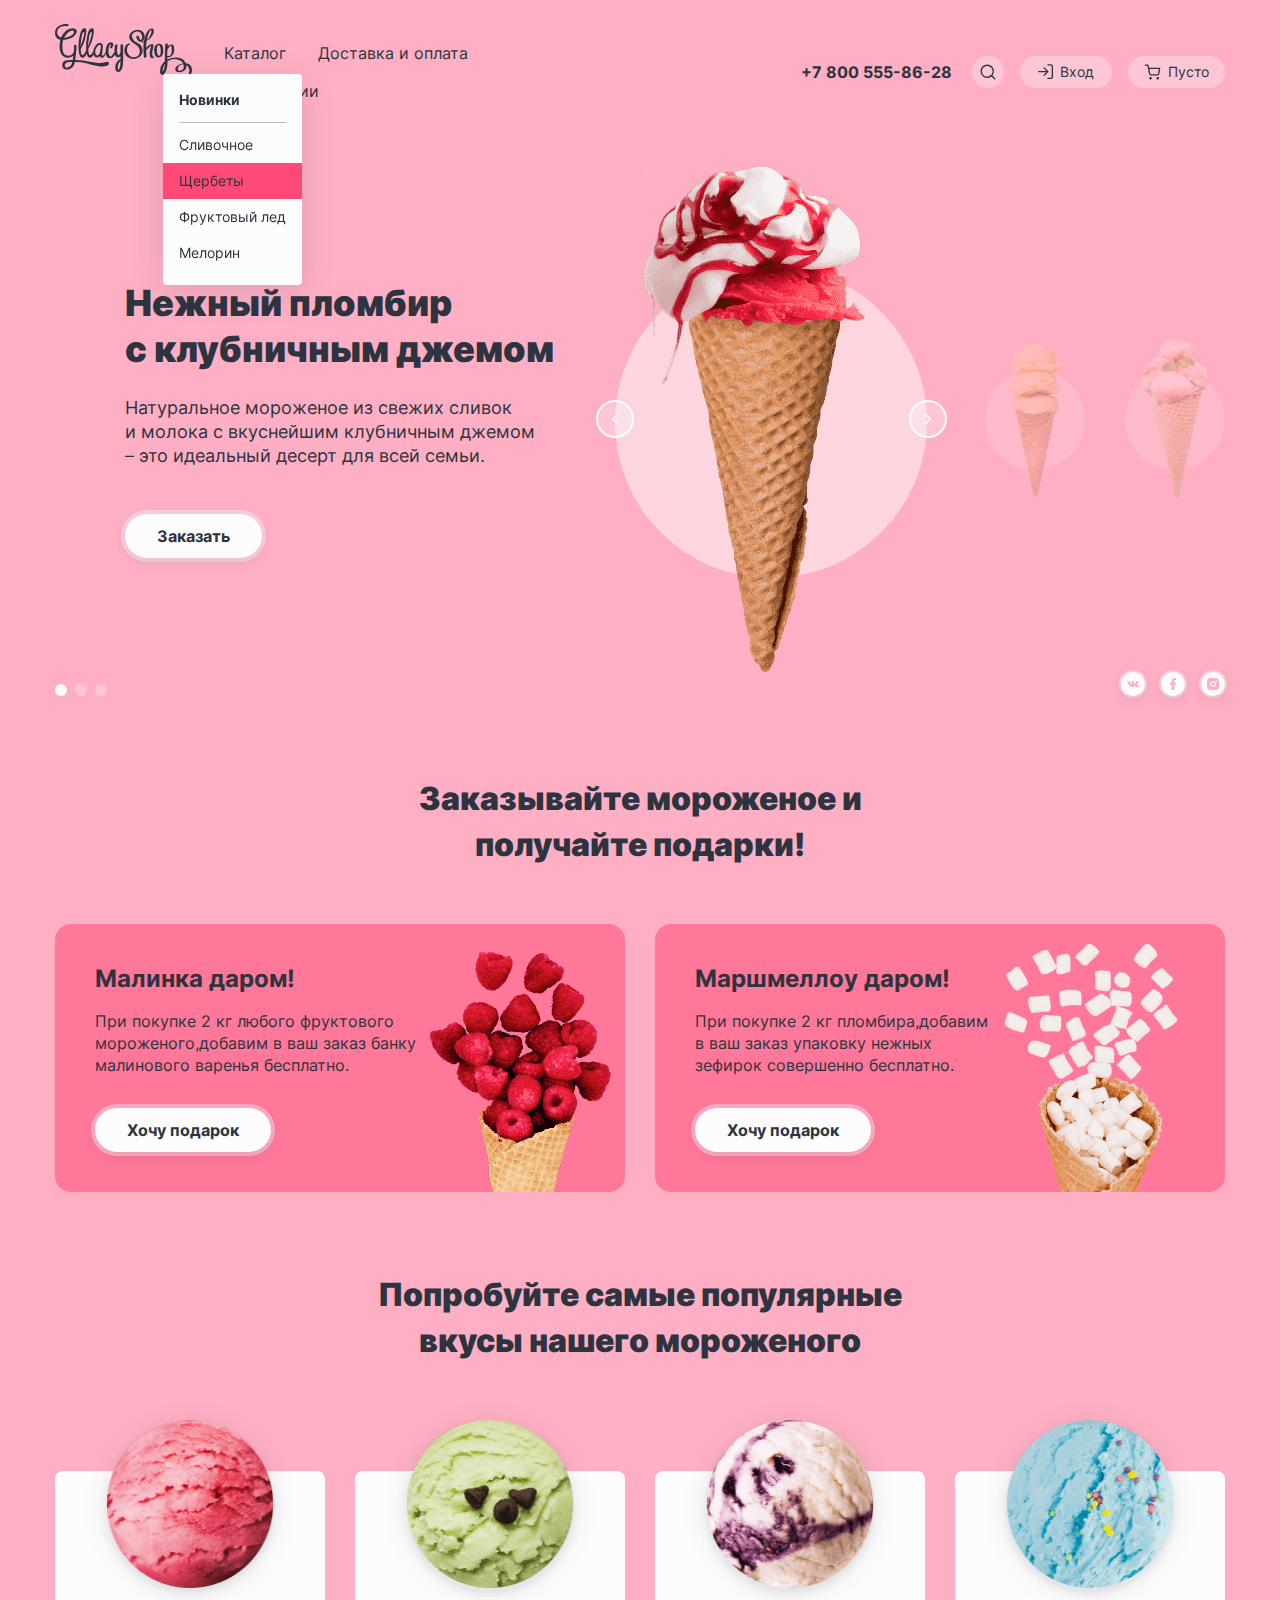
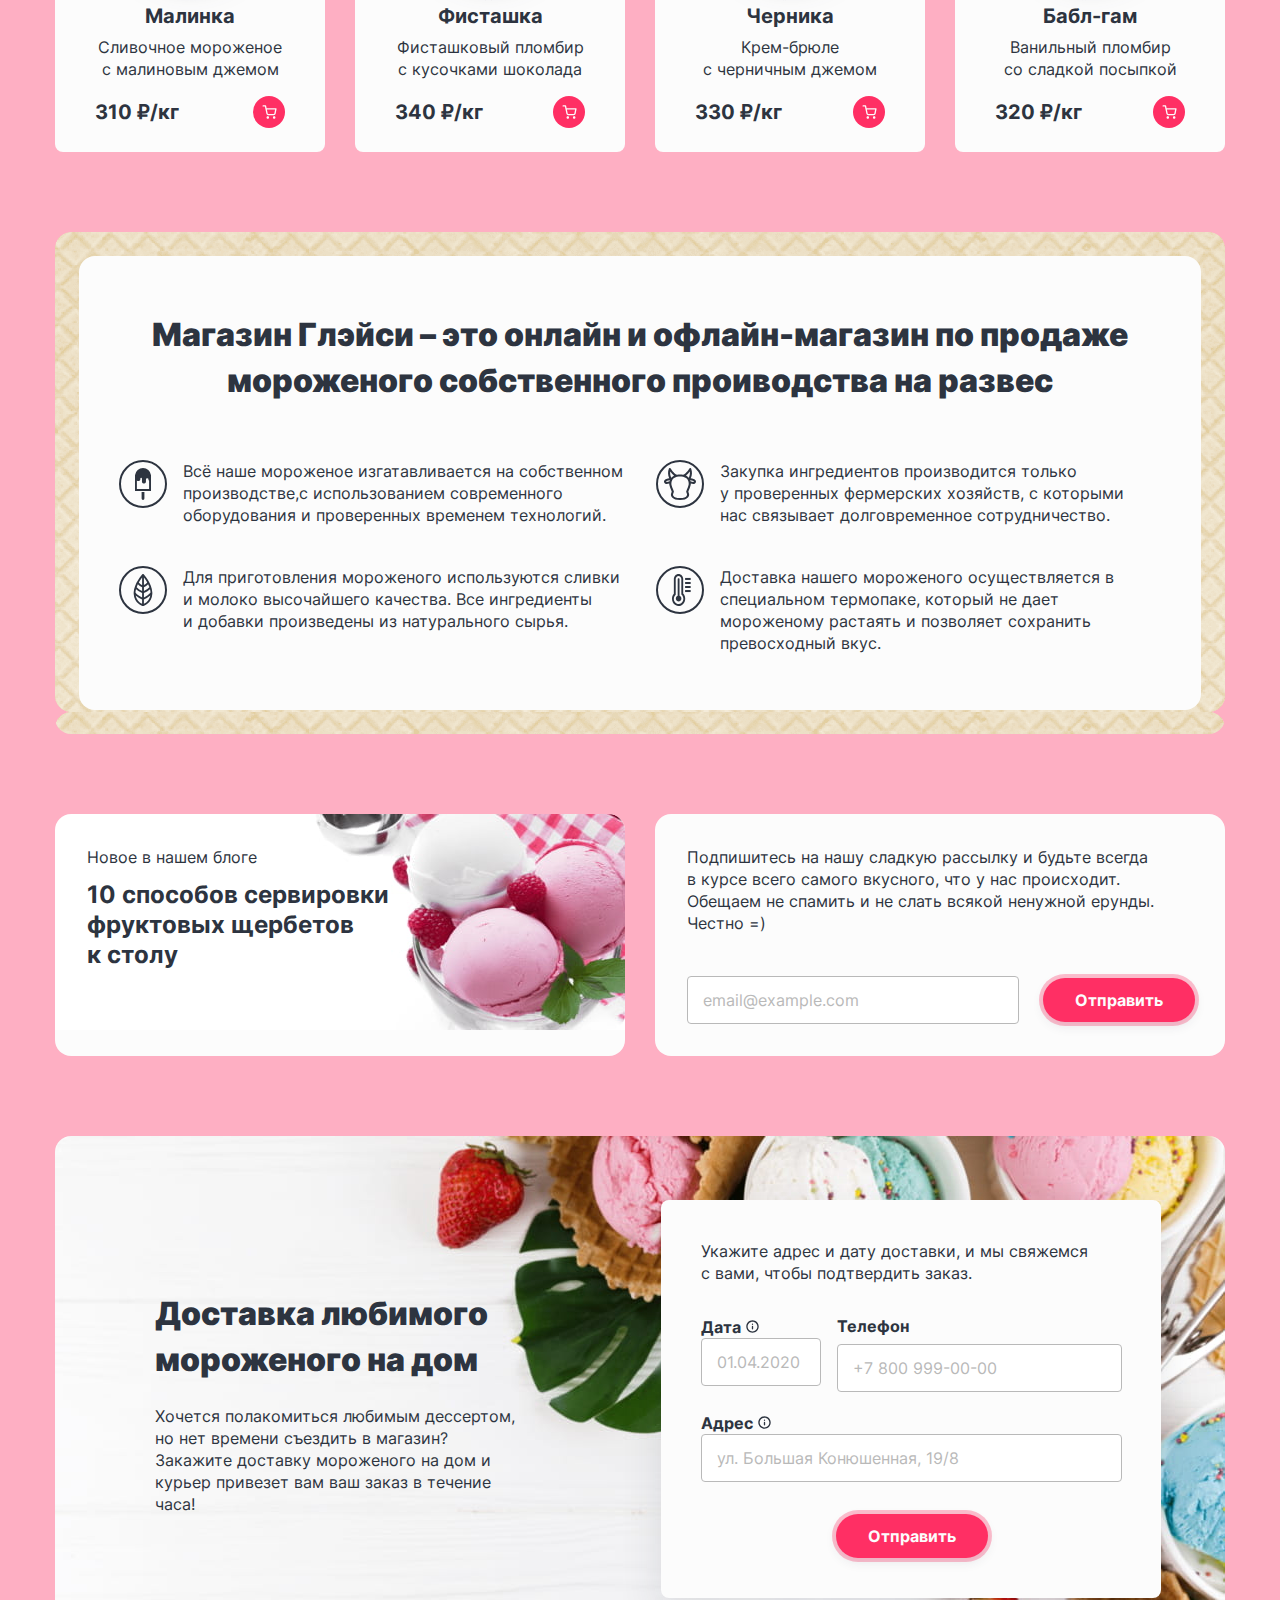
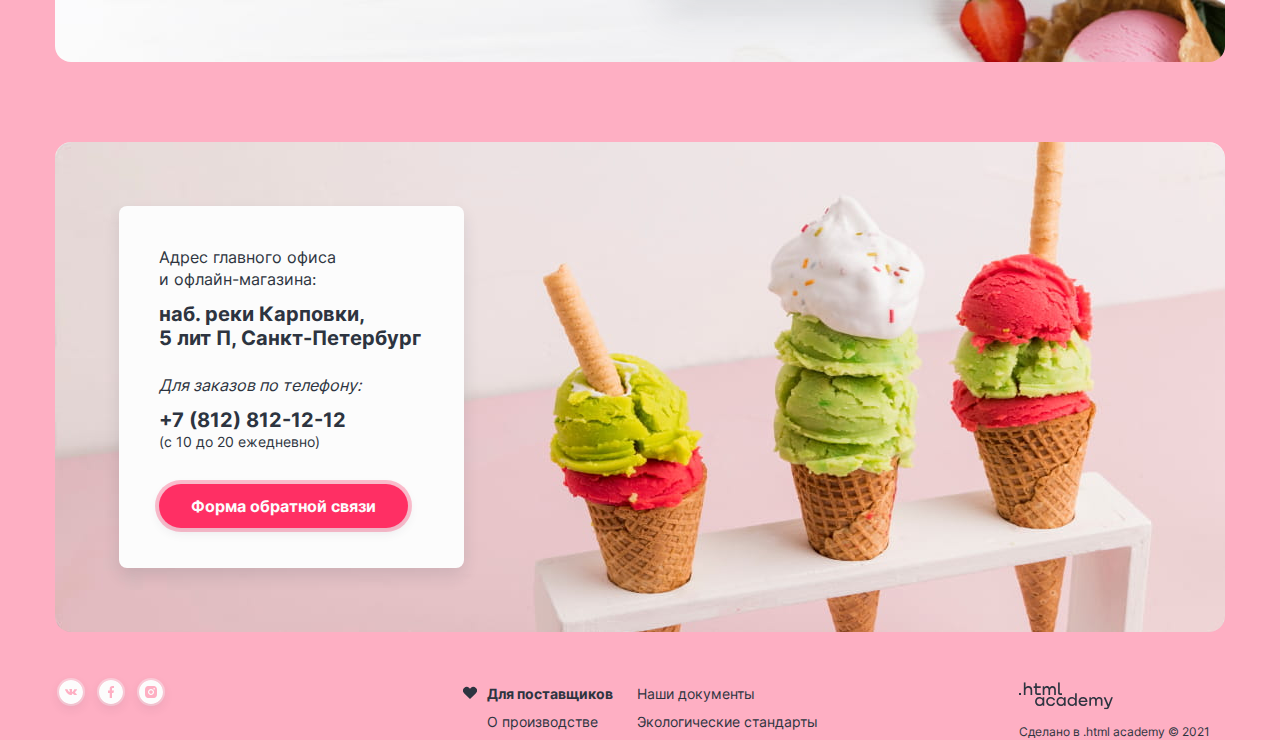
==== commit e1975db5: "Финал (Ч1)" ====
--- a/index.html
+++ b/index.html
@@ -21,7 +21,7 @@
           <a class="navigation-link " href="catalog.html">
             Каталог
           </a>
-          <div class="popover popover-catalog">
+          <div class="popover popover-catalog popover-visible">
             <div class="popover-content-catalog">
               <a class="new-in-catalog-link" href="#">
                 Новинки
@@ -35,7 +35,7 @@
                   <a class="category-link chosen-category" href="#">Щербеты</a>
                 </li>
                 <li class="popover-catalog-item">
-                  <a class="category-link" href="#">Фруктовый&nbspлед</a>
+                  <a class="category-link" href="#">Фруктовый&nbsp;лед</a>
                 </li>
                 <li class="popover-catalog-item">
                   <a class="category-link" href="#">Мелорин</a>
@@ -55,8 +55,10 @@
           </a>
         </li>
       </ul>
-      <a class="header-contacts-address-phone" href="tel:+78005558628">+7 800 555-86-28</a>
       <ul class="navigation-list navigation-user">
+        <li class="navigation-item navigation-item-phone">
+          <a class="header-contacts-address-phone" href="tel:+78005558628">+7 800 555-86-28</a>
+        </li>
         <li class="navigation-item">
           <a class="navigation-user-link navigation-sirch" href="#">
             <svg class="navigation-icon" aria-hidden="true" focusable="false" width="16" height="16" viewBox="0 0 16 16"
@@ -105,6 +107,9 @@
               <path fill-rule="evenodd" clip-rule="evenodd"
                 d="M1.31.49a.67.67 0 0 0 0 1.33h2.06l.54 2.7.01.05 1.1 5.44a1.97 1.97 0 0 0 1.96 1.6h6.32a1.97 1.97 0 0 0 1.96-1.6l1.05-5.47a.67.67 0 0 0-.66-.8H5.12l-.55-2.71a.67.67 0 0 0-.65-.54h-2.6Zm5.01 9.26L5.4 5.08h9.46l-.9 4.68a.64.64 0 0 1-.63.5H6.96a.64.64 0 0 1-.64-.5ZM5.21 14.2a1.32 1.32 0 1 1 2.64 0 1.32 1.32 0 0 1-2.64 0Zm7.17 0a1.32 1.32 0 1 1 2.64 0 1.32 1.32 0 0 1-2.64 0Z"
                 fill="#2D3440" />
+              <path class="navigation-icon-basket" fill-rule="evenodd" clip-rule="evenodd"
+                d="M.65 1.16c0-.37.3-.67.66-.67h2.61c.32 0 .6.22.65.54l.55 2.72h10.53a.67.67 0 0 1 .66.8L15.27 10a1.97 1.97 0 0 1-1.97 1.6H6.98A1.97 1.97 0 0 1 5 10L3.92 4.57v-.05l-.55-2.7H1.31a.67.67 0 0 1-.66-.66Zm5.88 11.72a1.32 1.32 0 1 0 0 2.63 1.32 1.32 0 0 0 0-2.63Zm7.17 0a1.32 1.32 0 1 0 0 2.63 1.32 1.32 0 0 0 0-2.63Z"
+                fill="#2D3440" />
             </svg>
             Пусто
           </a>
@@ -113,24 +118,24 @@
               <h2 class="popover-basket-title">Корзина</h2>
               <ul class="products-in-basket-list">
                 <li class="products-in-basket-item">
-                  <img class="product-basket-image" src="image/iceCreamRasp.png" alt="мороженное" width="46"
+                  <img class="product-basket-image" src="image/icecream-rasporig.png" alt="мороженное" width="46"
                     height="46">
-                  <span class="container-product-discription">
+                  <div class="container-product-discription">
                     <h3 class="popover-product-basket-title">Малинка</h3>
                     <span class="popover-product-basket-quantily">1 кг х 310 ₽</span>
-                  </span>
+                  </div>
                   <b class="basket-price-product">310 ₽</b>
                   <button class="remove-from-basket">
                     <span class="remove-from-basket-mark"></span>
                   </button>
                 </li>
                 <li class="products-in-basket-item">
-                  <img class="product-basket-image" src="image/iceCreamBubbleGum.png" alt="мороженное" width="46"
+                  <img class="product-basket-image" src="image/icecream-bubblegumorig.png" alt="мороженное" width="46"
                     height="46">
-                  <span class="container-product-discription">
+                  <div class="container-product-discription">
                     <h3 class="popover-product-basket-title">Бабл-гам</h3>
                     <span class="popover-product-basket-quantily">1,5 кг х 320 ₽</span>
-                  </span>
+                  </div>
                   <b class="basket-price-product">480 ₽</b>
                   <button class="remove-from-basket">
                     <span class="remove-from-basket-mark"></span>
@@ -143,7 +148,10 @@
                 <b class="total-price">Итого: 790 ₽</b>
               </div>
               <span class="visually-hidden">Корзина</span>
-        </li>
+            </div>
+          </div>
+        </li>
+      </ul>
     </nav>
   </header>
   <main class="main-container">
@@ -151,15 +159,14 @@
       <h1 class="visually-hidden">Магазин мороженного Глейси</h1>
       <section class="slider-pagination-section">
         <div class="slider-block">
-          <div class="container-slider-image current-under">
-            <img class="slider-image current-image" src="image/icecream1.png" alt="Примеры мороженного" width="305"
-              height="510">
-          </div>
-          <div class="container-slider-image slider-image-average">
-            <img class="slider-image" src="image/icecream2.png" alt="Примеры мороженного" width="66" height="115">
-          </div>
-          <div class="container-slider-image">
-            <img class="slider-image" src="image/icecream3.png" alt="Примеры мороженного" width="66" height="115">
+          <div class="container-slider-image first-image">
+            <img class="slider-image" src="image/icecream1.png" alt="Примеры мороженного" width="306" height="507">
+          </div>
+          <div class="container-slider-image second-image">
+            <img class="slider-image" src="image/icecream2.png" alt="Примеры мороженного" width="306" height="507">
+          </div>
+          <div class="container-slider-image third-image">
+            <img class="slider-image" src="image/icecream3.png" alt="Примеры мороженного" width="306" height="507">
           </div>
           <button class="slider-button slider-prev" type="button">
             <svg class="slider-icon" aria-hidden="true" focusable="false" width="6" height="12" viewBox="0 0 6 12"
@@ -182,12 +189,12 @@
           <ul class="slider-text-list">
             <li class="slider-text-item current-text">
               <h2 class="slider-text-item-title">Нежный пломбир
-                с&nbspклубничным джемом</h2>
+                с&nbsp;клубничным джемом</h2>
               <p class="slider-text-item-description">Натуральное мороженое из свежих сливок
-                и молока с вкуснейшим клубничным джемом – это идеальный десерт для всей семьи. </p>
+                и&nbsp;молока с вкуснейшим клубничным джемом<br>–&nbsp;это&nbsp;идеальный десерт для всей семьи. </p>
             </li>
             <li class="slider-text-item">
-              <h2 class="slider-text-item-title">Сливочное мороженое со&nbspвкусом банана</h2>
+              <h2 class="slider-text-item-title">Сливочное мороженое со&nbsp;вкусом банана</h2>
               <p class="slider-text-item-description">Сливочное мороженое с ярким банановым вкусом подарит вам свежесть
                 и
                 наслаждение даже в самый жаркий
@@ -195,7 +202,7 @@
             </li>
             <li class="slider-text-item">
               <h2 class="slider-text-item-title">Карамельный пломбир
-                с&nbspмаршмеллоу</h2>
+                с&nbsp;маршмеллоу</h2>
               <p class="slider-text-item-description">Необычный сладкий дессерт с карамельный топпингом и кусочками
                 зефира
                 завоюет сердца сладкоежек всех
@@ -206,7 +213,8 @@
         </div>
         <ol class="slider-pagination-list">
           <li class="slider-pagination-item">
-            <a class="slider-pagination-photo current-photo" href="#"><span class="visually-hidden">1 фото</span></a>
+            <a class="slider-pagination-photo pagination-current-image" href="#"><span class="visually-hidden">1
+                фото</span></a>
           </li>
           <li class="slider-pagination-item">
             <a class="slider-pagination-photo" href="#"><span class="visually-hidden">2 фото</span></a>
@@ -217,7 +225,7 @@
         </ol>
         <ul class="social-list slider-social">
           <li class="social-item">
-            <a class="social-button-vk social-button" href="#">
+            <a class="social-button-vk social-button" href="https://vk.com/htmlacademy">
               <span class="visually-hidden">Вконтакте</span>
               <svg class="social-icon" aria-hidden="true" focusable="false" width="24" height="24" viewBox="0 0 24 24"
                 fill="none" xmlns="http://www.w3.org/2000/svg">
@@ -228,7 +236,7 @@
             </a>
           </li>
           <li class="social-item">
-            <a class="social-button-facebook social-button" href="#">
+            <a class="social-button-facebook social-button" href="https://www.facebook.com/htmlacademy">
               <span class="visually-hidden">Фейсбук</span>
               <svg class="social-icon" aria-hidden="true" focusable="false" width="24" height="24" viewBox="0 0 24 24"
                 fill="none" xmlns="http://www.w3.org/2000/svg">
@@ -239,7 +247,7 @@
             </a>
           </li>
           <li class="social-item">
-            <a class="social-button-inst social-button" href="#">
+            <a class="social-button-inst social-button" href="https://www.instagram.com/htmlacademy/">
               <span class="visually-hidden">Инстаграм</span>
               <svg class="social-icon" aria-hidden="true" focusable="false" width="24" height="24" viewBox="0 0 24 24"
                 fill="none" xmlns="http://www.w3.org/2000/svg">
@@ -258,7 +266,7 @@
             <h3 class="presen-item-title">Малинка даром!</h3>
             <p class="raspberries-description">
               При покупке 2 кг любого фруктового
-              мороженого, добавим в ваш заказ банку
+              мороженого,добавим в ваш заказ банку
               малинового варенья бесплатно.
             </p>
             <a class="present-button button-link-white" href="#">Хочу подарок</a>
@@ -266,7 +274,7 @@
           <div class="marshmallows">
             <h3 class="presen-item-title">Маршмеллоу даром!</h3>
             <p class="marshmallows-description">
-              При покупке 2 кг пломбира, добавим в ваш заказ упаковку нежных зефирок совершенно бесплатно.
+              При покупке 2 кг пломбира,добавим в ваш заказ упаковку нежных зефирок совершенно бесплатно.
             </p>
             <a class="present-button button-link-white" href="#">Хочу подарок</a>
           </div>
@@ -276,74 +284,82 @@
         <h2 class="product-title">Попробуйте самые популярные вкусы нашего мороженого</h2>
         <ul class="product-list">
           <li class="product-card">
-            <img class="product-card-image" src="image/icecream-rasporig.png" alt="Нет картинки" width="168"
-              height="168">
+            <img class="product-card-image" src="image/icecream-rasporig.png" alt="Нет картинки" width="190"
+              height="184">
             <a class="product-card-link" href="product.html">
               <h3 class="product-card-title">Малинка</h3>
             </a>
             <span class="product-card-description">Сливочное мороженое с малиновым джемом</span>
-            <b class="product-card-price">310 ₽/кг</b>
-            <a class="product-card-button button" href="#">
-              <span class="visually-hidden">Купить</span>
-              <svg class="product-card-icon" aria-hidden="true" focusable="false" width="15" height="14"
-                viewBox="0 0 15 14" xmlns="http://www.w3.org/2000/svg">
-                <path fill-rule="evenodd" clip-rule="evenodd"
-                  d="M1.16667 0.25C0.798477 0.25 0.5 0.548477 0.5 0.916667C0.5 1.28486 0.798477 1.58333 1.16667 1.58333H2.93794L3.40537 3.91872C3.40821 3.93667 3.41176 3.95438 3.416 3.97182L4.38338 8.80515L4.3835 8.80571C4.46706 9.22572 4.69562 9.60299 5.02921 9.87153C5.36111 10.1387 5.77595 10.2813 6.20183 10.2748H11.8225C12.2484 10.2813 12.6633 10.1387 12.9952 9.87153C13.3289 9.60287 13.5575 9.22538 13.641 8.80515L13.641 8.80515L13.642 8.80016L14.5691 3.93872C14.6063 3.74355 14.5545 3.54195 14.4279 3.38887C14.3012 3.23578 14.1129 3.14716 13.9142 3.14716H4.61072L4.1381 0.785829C4.07574 0.474257 3.80215 0.25 3.4844 0.25H1.16667ZM5.69098 8.54444L4.87759 4.4805H13.1084L12.3328 8.54736C12.31 8.65988 12.2485 8.7609 12.1591 8.83291C12.0691 8.90535 11.9565 8.94383 11.841 8.94162L11.841 8.94149H11.8282H6.19614V8.94137L6.18337 8.94162C6.06787 8.94383 5.95528 8.90535 5.8653 8.83291C5.77531 8.76048 5.71368 8.6587 5.69117 8.5454L5.69098 8.54444ZM4.55739 12.5054C4.55739 11.8175 5.1151 11.2597 5.80307 11.2597C6.49105 11.2597 7.04876 11.8175 7.04876 12.5054C7.04876 13.1934 6.49105 13.7511 5.80307 13.7511C5.1151 13.7511 4.55739 13.1934 4.55739 12.5054ZM10.9307 12.5054C10.9307 11.8175 11.4884 11.2597 12.1764 11.2597C12.8644 11.2597 13.4221 11.8175 13.4221 12.5054C13.4221 13.1934 12.8644 13.7511 12.1764 13.7511C11.4884 13.7511 10.9307 13.1934 10.9307 12.5054Z" />
-              </svg>
-            </a>
+            <div class="container-price">
+              <b class="product-card-price">310 ₽/кг</b>
+              <a class="product-card-button button" href="#">
+                <span class="visually-hidden">Купить</span>
+                <svg class="product-card-icon" aria-hidden="true" focusable="false" width="15" height="14"
+                  viewBox="0 0 15 14" xmlns="http://www.w3.org/2000/svg">
+                  <path fill-rule="evenodd" clip-rule="evenodd"
+                    d="M1.16667 0.25C0.798477 0.25 0.5 0.548477 0.5 0.916667C0.5 1.28486 0.798477 1.58333 1.16667 1.58333H2.93794L3.40537 3.91872C3.40821 3.93667 3.41176 3.95438 3.416 3.97182L4.38338 8.80515L4.3835 8.80571C4.46706 9.22572 4.69562 9.60299 5.02921 9.87153C5.36111 10.1387 5.77595 10.2813 6.20183 10.2748H11.8225C12.2484 10.2813 12.6633 10.1387 12.9952 9.87153C13.3289 9.60287 13.5575 9.22538 13.641 8.80515L13.641 8.80515L13.642 8.80016L14.5691 3.93872C14.6063 3.74355 14.5545 3.54195 14.4279 3.38887C14.3012 3.23578 14.1129 3.14716 13.9142 3.14716H4.61072L4.1381 0.785829C4.07574 0.474257 3.80215 0.25 3.4844 0.25H1.16667ZM5.69098 8.54444L4.87759 4.4805H13.1084L12.3328 8.54736C12.31 8.65988 12.2485 8.7609 12.1591 8.83291C12.0691 8.90535 11.9565 8.94383 11.841 8.94162L11.841 8.94149H11.8282H6.19614V8.94137L6.18337 8.94162C6.06787 8.94383 5.95528 8.90535 5.8653 8.83291C5.77531 8.76048 5.71368 8.6587 5.69117 8.5454L5.69098 8.54444ZM4.55739 12.5054C4.55739 11.8175 5.1151 11.2597 5.80307 11.2597C6.49105 11.2597 7.04876 11.8175 7.04876 12.5054C7.04876 13.1934 6.49105 13.7511 5.80307 13.7511C5.1151 13.7511 4.55739 13.1934 4.55739 12.5054ZM10.9307 12.5054C10.9307 11.8175 11.4884 11.2597 12.1764 11.2597C12.8644 11.2597 13.4221 11.8175 13.4221 12.5054C13.4221 13.1934 12.8644 13.7511 12.1764 13.7511C11.4884 13.7511 10.9307 13.1934 10.9307 12.5054Z" />
+                </svg>
+              </a>
+            </div>
           </li>
           <li class="product-card">
-            <img class="product-card-image" src="image/icecream-pistachioorig.png" alt="Нет картинки" width="168"
-              height="168">
+            <img class="product-card-image" src="image/icecream-pistachioorig.png" alt="Нет картинки" width="190"
+              height="184">
             <a class="product-card-link" href="product.html">
               <h3 class="product-card-title">Фисташка</h3>
             </a>
             <span class="product-card-description">Фисташковый пломбир с кусочками шоколада</span>
-            <b class="product-card-price">340 ₽/кг</b>
-            <a class="product-card-button button" href="#">
-              <span class="visually-hidden">Купить</span>
-              <svg class="product-card-icon" aria-hidden="true" focusable="false" width="15" height="14"
-                viewBox="0 0 15 14" xmlns="http://www.w3.org/2000/svg">
-                <path fill-rule="evenodd" clip-rule="evenodd"
-                  d="M1.16667 0.25C0.798477 0.25 0.5 0.548477 0.5 0.916667C0.5 1.28486 0.798477 1.58333 1.16667 1.58333H2.93794L3.40537 3.91872C3.40821 3.93667 3.41176 3.95438 3.416 3.97182L4.38338 8.80515L4.3835 8.80571C4.46706 9.22572 4.69562 9.60299 5.02921 9.87153C5.36111 10.1387 5.77595 10.2813 6.20183 10.2748H11.8225C12.2484 10.2813 12.6633 10.1387 12.9952 9.87153C13.3289 9.60287 13.5575 9.22538 13.641 8.80515L13.641 8.80515L13.642 8.80016L14.5691 3.93872C14.6063 3.74355 14.5545 3.54195 14.4279 3.38887C14.3012 3.23578 14.1129 3.14716 13.9142 3.14716H4.61072L4.1381 0.785829C4.07574 0.474257 3.80215 0.25 3.4844 0.25H1.16667ZM5.69098 8.54444L4.87759 4.4805H13.1084L12.3328 8.54736C12.31 8.65988 12.2485 8.7609 12.1591 8.83291C12.0691 8.90535 11.9565 8.94383 11.841 8.94162L11.841 8.94149H11.8282H6.19614V8.94137L6.18337 8.94162C6.06787 8.94383 5.95528 8.90535 5.8653 8.83291C5.77531 8.76048 5.71368 8.6587 5.69117 8.5454L5.69098 8.54444ZM4.55739 12.5054C4.55739 11.8175 5.1151 11.2597 5.80307 11.2597C6.49105 11.2597 7.04876 11.8175 7.04876 12.5054C7.04876 13.1934 6.49105 13.7511 5.80307 13.7511C5.1151 13.7511 4.55739 13.1934 4.55739 12.5054ZM10.9307 12.5054C10.9307 11.8175 11.4884 11.2597 12.1764 11.2597C12.8644 11.2597 13.4221 11.8175 13.4221 12.5054C13.4221 13.1934 12.8644 13.7511 12.1764 13.7511C11.4884 13.7511 10.9307 13.1934 10.9307 12.5054Z" />
-              </svg>
-            </a>
+            <div class="container-price">
+              <b class="product-card-price">340 ₽/кг</b>
+              <a class="product-card-button button" href="#">
+                <span class="visually-hidden">Купить</span>
+                <svg class="product-card-icon" aria-hidden="true" focusable="false" width="15" height="14"
+                  viewBox="0 0 15 14" xmlns="http://www.w3.org/2000/svg">
+                  <path fill-rule="evenodd" clip-rule="evenodd"
+                    d="M1.16667 0.25C0.798477 0.25 0.5 0.548477 0.5 0.916667C0.5 1.28486 0.798477 1.58333 1.16667 1.58333H2.93794L3.40537 3.91872C3.40821 3.93667 3.41176 3.95438 3.416 3.97182L4.38338 8.80515L4.3835 8.80571C4.46706 9.22572 4.69562 9.60299 5.02921 9.87153C5.36111 10.1387 5.77595 10.2813 6.20183 10.2748H11.8225C12.2484 10.2813 12.6633 10.1387 12.9952 9.87153C13.3289 9.60287 13.5575 9.22538 13.641 8.80515L13.641 8.80515L13.642 8.80016L14.5691 3.93872C14.6063 3.74355 14.5545 3.54195 14.4279 3.38887C14.3012 3.23578 14.1129 3.14716 13.9142 3.14716H4.61072L4.1381 0.785829C4.07574 0.474257 3.80215 0.25 3.4844 0.25H1.16667ZM5.69098 8.54444L4.87759 4.4805H13.1084L12.3328 8.54736C12.31 8.65988 12.2485 8.7609 12.1591 8.83291C12.0691 8.90535 11.9565 8.94383 11.841 8.94162L11.841 8.94149H11.8282H6.19614V8.94137L6.18337 8.94162C6.06787 8.94383 5.95528 8.90535 5.8653 8.83291C5.77531 8.76048 5.71368 8.6587 5.69117 8.5454L5.69098 8.54444ZM4.55739 12.5054C4.55739 11.8175 5.1151 11.2597 5.80307 11.2597C6.49105 11.2597 7.04876 11.8175 7.04876 12.5054C7.04876 13.1934 6.49105 13.7511 5.80307 13.7511C5.1151 13.7511 4.55739 13.1934 4.55739 12.5054ZM10.9307 12.5054C10.9307 11.8175 11.4884 11.2597 12.1764 11.2597C12.8644 11.2597 13.4221 11.8175 13.4221 12.5054C13.4221 13.1934 12.8644 13.7511 12.1764 13.7511C11.4884 13.7511 10.9307 13.1934 10.9307 12.5054Z" />
+                </svg>
+              </a>
+            </div>
           </li>
           <li class="product-card">
-            <img class="product-card-image" src="image/icecream-blueborig.png" alt="Нет картинки" width="168"
-              height="168">
+            <img class="product-card-image" src="image/icecream-blueborig.png" alt="Нет картинки" width="190"
+              height="184">
             <a class="product-card-link" href="product.html">
               <h3 class="product-card-title">Черника</h3>
             </a>
             <span class="product-card-description">Крем-брюле
-              с&nbspчерничным джемом</span>
-            <b class="product-card-price">330 ₽/кг</b>
-            <a class="product-card-button button" href="#">
-              <span class="visually-hidden">Купить</span>
-              <svg class="product-card-icon" aria-hidden="true" focusable="false" width="15" height="14"
-                viewBox="0 0 15 14" xmlns="http://www.w3.org/2000/svg">
-                <path fill-rule="evenodd" clip-rule="evenodd"
-                  d="M1.16667 0.25C0.798477 0.25 0.5 0.548477 0.5 0.916667C0.5 1.28486 0.798477 1.58333 1.16667 1.58333H2.93794L3.40537 3.91872C3.40821 3.93667 3.41176 3.95438 3.416 3.97182L4.38338 8.80515L4.3835 8.80571C4.46706 9.22572 4.69562 9.60299 5.02921 9.87153C5.36111 10.1387 5.77595 10.2813 6.20183 10.2748H11.8225C12.2484 10.2813 12.6633 10.1387 12.9952 9.87153C13.3289 9.60287 13.5575 9.22538 13.641 8.80515L13.641 8.80515L13.642 8.80016L14.5691 3.93872C14.6063 3.74355 14.5545 3.54195 14.4279 3.38887C14.3012 3.23578 14.1129 3.14716 13.9142 3.14716H4.61072L4.1381 0.785829C4.07574 0.474257 3.80215 0.25 3.4844 0.25H1.16667ZM5.69098 8.54444L4.87759 4.4805H13.1084L12.3328 8.54736C12.31 8.65988 12.2485 8.7609 12.1591 8.83291C12.0691 8.90535 11.9565 8.94383 11.841 8.94162L11.841 8.94149H11.8282H6.19614V8.94137L6.18337 8.94162C6.06787 8.94383 5.95528 8.90535 5.8653 8.83291C5.77531 8.76048 5.71368 8.6587 5.69117 8.5454L5.69098 8.54444ZM4.55739 12.5054C4.55739 11.8175 5.1151 11.2597 5.80307 11.2597C6.49105 11.2597 7.04876 11.8175 7.04876 12.5054C7.04876 13.1934 6.49105 13.7511 5.80307 13.7511C5.1151 13.7511 4.55739 13.1934 4.55739 12.5054ZM10.9307 12.5054C10.9307 11.8175 11.4884 11.2597 12.1764 11.2597C12.8644 11.2597 13.4221 11.8175 13.4221 12.5054C13.4221 13.1934 12.8644 13.7511 12.1764 13.7511C11.4884 13.7511 10.9307 13.1934 10.9307 12.5054Z" />
-              </svg>
-            </a>
+              с&nbsp;черничным джемом</span>
+            <div class="container-price">
+              <b class="product-card-price">330 ₽/кг</b>
+              <a class="product-card-button button" href="#">
+                <span class="visually-hidden">Купить</span>
+                <svg class="product-card-icon" aria-hidden="true" focusable="false" width="15" height="14"
+                  viewBox="0 0 15 14" xmlns="http://www.w3.org/2000/svg">
+                  <path fill-rule="evenodd" clip-rule="evenodd"
+                    d="M1.16667 0.25C0.798477 0.25 0.5 0.548477 0.5 0.916667C0.5 1.28486 0.798477 1.58333 1.16667 1.58333H2.93794L3.40537 3.91872C3.40821 3.93667 3.41176 3.95438 3.416 3.97182L4.38338 8.80515L4.3835 8.80571C4.46706 9.22572 4.69562 9.60299 5.02921 9.87153C5.36111 10.1387 5.77595 10.2813 6.20183 10.2748H11.8225C12.2484 10.2813 12.6633 10.1387 12.9952 9.87153C13.3289 9.60287 13.5575 9.22538 13.641 8.80515L13.641 8.80515L13.642 8.80016L14.5691 3.93872C14.6063 3.74355 14.5545 3.54195 14.4279 3.38887C14.3012 3.23578 14.1129 3.14716 13.9142 3.14716H4.61072L4.1381 0.785829C4.07574 0.474257 3.80215 0.25 3.4844 0.25H1.16667ZM5.69098 8.54444L4.87759 4.4805H13.1084L12.3328 8.54736C12.31 8.65988 12.2485 8.7609 12.1591 8.83291C12.0691 8.90535 11.9565 8.94383 11.841 8.94162L11.841 8.94149H11.8282H6.19614V8.94137L6.18337 8.94162C6.06787 8.94383 5.95528 8.90535 5.8653 8.83291C5.77531 8.76048 5.71368 8.6587 5.69117 8.5454L5.69098 8.54444ZM4.55739 12.5054C4.55739 11.8175 5.1151 11.2597 5.80307 11.2597C6.49105 11.2597 7.04876 11.8175 7.04876 12.5054C7.04876 13.1934 6.49105 13.7511 5.80307 13.7511C5.1151 13.7511 4.55739 13.1934 4.55739 12.5054ZM10.9307 12.5054C10.9307 11.8175 11.4884 11.2597 12.1764 11.2597C12.8644 11.2597 13.4221 11.8175 13.4221 12.5054C13.4221 13.1934 12.8644 13.7511 12.1764 13.7511C11.4884 13.7511 10.9307 13.1934 10.9307 12.5054Z" />
+                </svg>
+              </a>
+            </div>
           </li>
           <li class="product-card">
-            <img class="product-card-image" src="image/icecream-bubblegumorig.png" alt="Нет картинки" width="168"
-              height="168">
+            <img class="product-card-image" src="image/icecream-bubblegumorig.png" alt="Нет картинки" width="190"
+              height="184">
             <a class="product-card-link" href="product.html">
               <h3 class="product-card-title">Бабл-гам</h3>
             </a>
             <span class="product-card-description">Ванильный пломбир
-              со&nbspсладкой посыпкой</span>
-            <b class="product-card-price">320 ₽/кг</b>
-            <a class="product-card-button button" href="#">
-              <span class="visually-hidden">Купить</span>
-              <svg class="product-card-icon" aria-hidden="true" focusable="false" width="15" height="14"
-                viewBox="0 0 15 14" xmlns="http://www.w3.org/2000/svg">
-                <path fill-rule="evenodd" clip-rule="evenodd"
-                  d="M1.16667 0.25C0.798477 0.25 0.5 0.548477 0.5 0.916667C0.5 1.28486 0.798477 1.58333 1.16667 1.58333H2.93794L3.40537 3.91872C3.40821 3.93667 3.41176 3.95438 3.416 3.97182L4.38338 8.80515L4.3835 8.80571C4.46706 9.22572 4.69562 9.60299 5.02921 9.87153C5.36111 10.1387 5.77595 10.2813 6.20183 10.2748H11.8225C12.2484 10.2813 12.6633 10.1387 12.9952 9.87153C13.3289 9.60287 13.5575 9.22538 13.641 8.80515L13.641 8.80515L13.642 8.80016L14.5691 3.93872C14.6063 3.74355 14.5545 3.54195 14.4279 3.38887C14.3012 3.23578 14.1129 3.14716 13.9142 3.14716H4.61072L4.1381 0.785829C4.07574 0.474257 3.80215 0.25 3.4844 0.25H1.16667ZM5.69098 8.54444L4.87759 4.4805H13.1084L12.3328 8.54736C12.31 8.65988 12.2485 8.7609 12.1591 8.83291C12.0691 8.90535 11.9565 8.94383 11.841 8.94162L11.841 8.94149H11.8282H6.19614V8.94137L6.18337 8.94162C6.06787 8.94383 5.95528 8.90535 5.8653 8.83291C5.77531 8.76048 5.71368 8.6587 5.69117 8.5454L5.69098 8.54444ZM4.55739 12.5054C4.55739 11.8175 5.1151 11.2597 5.80307 11.2597C6.49105 11.2597 7.04876 11.8175 7.04876 12.5054C7.04876 13.1934 6.49105 13.7511 5.80307 13.7511C5.1151 13.7511 4.55739 13.1934 4.55739 12.5054ZM10.9307 12.5054C10.9307 11.8175 11.4884 11.2597 12.1764 11.2597C12.8644 11.2597 13.4221 11.8175 13.4221 12.5054C13.4221 13.1934 12.8644 13.7511 12.1764 13.7511C11.4884 13.7511 10.9307 13.1934 10.9307 12.5054Z" />
-              </svg>
-            </a>
+              со&nbsp;сладкой посыпкой</span>
+            <div class="container-price">
+              <b class="product-card-price">320 ₽/кг</b>
+              <a class="product-card-button button" href="#">
+                <span class="visually-hidden">Купить</span>
+                <svg class="product-card-icon" aria-hidden="true" focusable="false" width="15" height="14"
+                  viewBox="0 0 15 14" xmlns="http://www.w3.org/2000/svg">
+                  <path fill-rule="evenodd" clip-rule="evenodd"
+                    d="M1.16667 0.25C0.798477 0.25 0.5 0.548477 0.5 0.916667C0.5 1.28486 0.798477 1.58333 1.16667 1.58333H2.93794L3.40537 3.91872C3.40821 3.93667 3.41176 3.95438 3.416 3.97182L4.38338 8.80515L4.3835 8.80571C4.46706 9.22572 4.69562 9.60299 5.02921 9.87153C5.36111 10.1387 5.77595 10.2813 6.20183 10.2748H11.8225C12.2484 10.2813 12.6633 10.1387 12.9952 9.87153C13.3289 9.60287 13.5575 9.22538 13.641 8.80515L13.641 8.80515L13.642 8.80016L14.5691 3.93872C14.6063 3.74355 14.5545 3.54195 14.4279 3.38887C14.3012 3.23578 14.1129 3.14716 13.9142 3.14716H4.61072L4.1381 0.785829C4.07574 0.474257 3.80215 0.25 3.4844 0.25H1.16667ZM5.69098 8.54444L4.87759 4.4805H13.1084L12.3328 8.54736C12.31 8.65988 12.2485 8.7609 12.1591 8.83291C12.0691 8.90535 11.9565 8.94383 11.841 8.94162L11.841 8.94149H11.8282H6.19614V8.94137L6.18337 8.94162C6.06787 8.94383 5.95528 8.90535 5.8653 8.83291C5.77531 8.76048 5.71368 8.6587 5.69117 8.5454L5.69098 8.54444ZM4.55739 12.5054C4.55739 11.8175 5.1151 11.2597 5.80307 11.2597C6.49105 11.2597 7.04876 11.8175 7.04876 12.5054C7.04876 13.1934 6.49105 13.7511 5.80307 13.7511C5.1151 13.7511 4.55739 13.1934 4.55739 12.5054ZM10.9307 12.5054C10.9307 11.8175 11.4884 11.2597 12.1764 11.2597C12.8644 11.2597 13.4221 11.8175 13.4221 12.5054C13.4221 13.1934 12.8644 13.7511 12.1764 13.7511C11.4884 13.7511 10.9307 13.1934 10.9307 12.5054Z" />
+                </svg>
+              </a>
+            </div>
           </li>
         </ul>
       </section>
@@ -353,21 +369,60 @@
             собственного проиводства на развес</h2>
           <ul class="about-us-list">
             <li class="about-us-item">
-              <span class="about-us-item-text">Все наше мороженое изгатавливается на собственном производстве, с
+              <svg class="about-us-icon" aria-hidden="true" focusable="false" width="48" height="48" fill="none"
+                xmlns="http://www.w3.org/2000/svg">
+                <circle cx="24" cy="24" r="23" stroke="#2D3440" stroke-width="2" />
+                <path
+                  d="M24 8a8 8 0 0 0-7.94 7.06H16v15.89h16v-15.9h-.06A8 8 0 0 0 24 8Zm6.12 21.06H17.88V20.4a1.68 1.68 0 0 0 1.45.6c1.22 0 2-.68 2-1.54v-.81a.8.8 0 1 1 1.62 0v3.1a1.76 1.76 0 0 0 2 1.71 1.75 1.75 0 0 0 1.99-1.64v-2.08a1.27 1.27 0 1 1 2.53 0v.08a1.06 1.06 0 0 0 .63.84v8.47l.02-.06ZM22.59 38.59a1.41 1.41 0 0 0 2.82 0v-6.7H22.6v6.7Z"
+                  fill="#2D3440" />
+              </svg>
+              <span class="about-us-item-text">Всё наше мороженое изгатавливается на собственном производстве,с
                 использованием современного
                 оборудования и проверенных временем технологий.</span>
             </li>
-            <li class="about-us-item"> <span class="about-us-item-text">Закупка ингредиентов производится
+            <li class="about-us-item">
+              <svg class="about-us-icon" aria-hidden="true" focusable="false" width="48" height="48" viewBox="0 0 48 48"
+                fill="none" xmlns="http://www.w3.org/2000/svg">
+                <circle cx="24" cy="24" r="23" stroke="#2D3440" stroke-width="2" />
+                <path
+                  d="M34.749 18.2868C35.474 16.8027 35.8877 15.1943 35.9663 13.5546C36.0449 11.9149 35.7868 10.2764 35.2069 8.73373C35.1454 8.54577 35.0283 8.3794 34.8701 8.25524C34.7118 8.13109 34.5193 8.05462 34.3165 8.03532C34.1138 8.01603 33.9096 8.05475 33.7293 8.1467C33.5491 8.23864 33.4007 8.37976 33.3026 8.55253C31.9811 10.8376 29.1404 14.5219 27.0593 14.693H26.9656C26.0088 14.511 25.0374 14.41 24.0624 14.3911C23.084 14.4098 22.1092 14.5108 21.1489 14.693H21.076C18.9949 14.532 16.1125 10.8477 14.7806 8.5626C14.6877 8.37976 14.5397 8.2285 14.356 8.12879C14.1724 8.02909 13.9618 7.98564 13.7521 8.00418C13.5423 8.02272 13.3434 8.10239 13.1814 8.23265C13.0195 8.36291 12.9023 8.53763 12.8452 8.73373C12.2552 10.2709 11.9872 11.9063 12.0569 13.5447C12.1266 15.183 12.5325 16.7916 13.251 18.2767C11.4404 18.4981 9.14077 19.0619 8.30832 20.4812C8.10637 20.8176 8 21.1996 8 21.5885C8 21.9775 8.10637 22.3595 8.30832 22.6958C8.54668 23.1071 8.90147 23.444 9.33096 23.6669C9.76045 23.8898 10.2468 23.9895 10.7328 23.9541C11.595 23.9371 12.4474 23.7735 13.251 23.471C13.2439 24.0141 13.2891 24.5567 13.3863 25.0916C13.8507 26.8799 14.4596 28.6301 15.2072 30.3262C15.405 30.7993 15.6235 31.3328 15.7379 31.6549C15.3961 32.4629 15.128 33.2982 14.9367 34.1514C14.8873 34.7542 14.9651 35.3605 15.1655 35.9333C15.3658 36.5061 15.6845 37.0335 16.1021 37.4834C17.6109 39.1544 20.2644 40 24.0312 40C27.7981 40 30.4619 39.1544 31.9603 37.4834C32.38 37.0348 32.7 36.5076 32.9005 35.9344C33.1009 35.3613 33.1776 34.7544 33.1257 34.1514C32.9379 33.2985 32.6733 32.4632 32.3349 31.6549C32.4494 31.3328 32.6679 30.8094 32.8552 30.3262C33.6107 28.633 34.2198 26.8822 34.6762 25.0916C34.7812 24.5576 34.83 24.0146 34.8218 23.471C35.5992 23.7646 36.4226 23.928 37.2568 23.9541C37.7441 23.989 38.2317 23.8892 38.6628 23.6664C39.0938 23.4437 39.4506 23.1071 39.6917 22.6958C39.8936 22.3595 40 21.9775 40 21.5885C40 21.1996 39.8936 20.8176 39.6917 20.4812C38.8696 19.1122 36.57 18.5082 34.749 18.2868ZM33.7605 11.6027C34.1358 13.7077 33.7693 15.8737 32.7199 17.7532C32.4591 17.4469 32.1812 17.1545 31.8875 16.8775C31.2994 16.3545 30.6284 15.9262 29.9 15.6091C31.4008 14.4828 32.7043 13.13 33.7605 11.6027ZM14.2916 11.6027C15.3372 13.1406 16.638 14.5011 18.1416 15.6292C17.4145 15.9376 16.7489 16.3669 16.175 16.8976C15.877 17.1738 15.5956 17.4662 15.3321 17.7734C14.2796 15.8876 13.9131 13.7142 14.2916 11.6027ZM10.1917 21.7295C10.0981 21.5684 10.1293 21.5181 10.1917 21.4778C10.4311 21.0852 11.6381 20.4712 13.9482 20.2396C13.8337 20.5316 13.7296 20.8235 13.636 21.1255C12.2833 21.7999 10.4727 22.2227 10.1917 21.7295ZM32.6263 24.7494C32.1904 26.4019 31.627 28.0204 30.9405 29.5913C30.6688 30.2068 30.4291 30.835 30.2226 31.4738L30.1601 31.7858L30.2746 32.0677C30.6037 32.8353 30.8716 33.6261 31.0758 34.4333C31.0868 34.7508 31.0327 35.0673 30.9166 35.3644C30.8006 35.6616 30.6248 35.9336 30.3995 36.1647C29.6503 37.0002 27.9437 37.9867 24.0416 37.9867C20.1395 37.9867 18.433 36.9801 17.6838 36.1647C17.2345 35.6944 16.992 35.0735 17.0074 34.4333C17.2159 33.6261 17.4872 32.8353 17.8191 32.0677L17.9335 31.7858L17.8607 31.4738C17.6653 30.8294 17.429 30.1974 17.1531 29.5813C16.4547 28.0024 15.8841 26.3735 15.4466 24.7091C15.2481 23.5489 15.3453 22.3593 15.7298 21.2436C16.1142 20.128 16.7742 19.1199 17.6526 18.3069C19.2238 16.7768 22.7825 16.4345 24.0208 16.4245C25.2591 16.4144 28.745 16.7667 30.4099 18.327C31.2936 19.1323 31.9582 20.1361 32.3449 21.2494C32.7315 22.3626 32.8281 23.551 32.6263 24.7091V24.7494ZM37.8291 21.7295C37.5585 22.2127 35.7479 21.7999 34.4576 21.1355C34.3744 20.8336 34.2703 20.5416 34.1559 20.2396C36.4451 20.4712 37.6418 21.0852 37.8707 21.4778C37.9227 21.5181 37.9435 21.5684 37.8499 21.7295H37.8291Z"
+                  fill="#2D3440" />
+              </svg>
+              <span class="about-us-item-text">Закупка ингредиентов производится
                 только
-                у&nbspпроверенных фермерских хозяйств, с которыми
-                нас связывает долговременное сотрудничество.</span>
+                у&nbsp;проверенных фермерских хозяйств, с которыми
+                нас&nbsp;связывает долговременное сотрудничество.</span>
             </li>
-            <li class="about-us-item"> <span class="about-us-item-text">Для приготовления мороженого
+            <li class="about-us-item">
+              <svg class="about-us-icon" aria-hidden="true" focusable="false" width="48" height="48" fill="none"
+                xmlns="http://www.w3.org/2000/svg">
+                <circle cx="24" cy="24" r="23" stroke="#2D3440" stroke-width="2" />
+                <path
+                  d="M33.32 26.49c-.4-9.08-8.31-17.87-8.66-18.25h-.05l-.1-.13-.12-.07h-.51L23.71 8h-.05l-.16.11-.1.1h-.04c-.36.41-8.27 9.2-8.69 18.28v1.24c.34 9.84 9.04 12.24 9.11 12.26h.45c.08 0 8.77-2.47 9.1-12.26v-1.24Zm-16.26-3.36a22.23 22.23 0 0 0 6.04 3.93v4.34c-2.21-1.15-5.62-3.2-6.62-5.01.08-1.1.26-2.2.55-3.26h.03Zm1.8-4.87a11.1 11.1 0 0 0 4.24 2.92v3.77c-2.02-.9-3.86-2.2-5.42-3.82.34-.98.74-1.94 1.18-2.87Zm11.5 2.87a17.3 17.3 0 0 1-5.43 3.82v-3.77c1.6-.62 3.03-1.62 4.2-2.92.46.92.86 1.86 1.22 2.83v.04Zm-5.43-1.97v-7.64a43.22 43.22 0 0 1 3.3 4.94 8.28 8.28 0 0 1-3.32 2.66l.02.04Zm0 12.26v-4.36c2.2-.95 4.26-2.27 6.07-3.9.28 1.06.45 2.15.53 3.26-1 1.77-4.4 3.82-6.62 4.97l.02.03Zm-1.8-12.26a8.2 8.2 0 0 1-3.33-2.7 43.26 43.26 0 0 1 3.3-5l.02 7.7ZM16.66 29.4a30.16 30.16 0 0 0 6.43 4.1v4.2c-1.64-.7-3.1-1.84-4.21-3.29a11.52 11.52 0 0 1-2.22-5.01Zm8.24 8.3V33.5a29.68 29.68 0 0 0 6.43-4.1 11.37 11.37 0 0 1-2.2 5.04 10.53 10.53 0 0 1-4.23 3.28Z"
+                  fill="#2D3440" />
+              </svg>
+              <span class="about-us-item-text">Для приготовления мороженого
                 используются сливки и
                 молоко высочайшего качества. Все ингредиенты
-                и&nbspдобавки произведены из натурального сырья.</span>
+                и&nbsp;добавки произведены из натурального сырья.</span>
             </li>
-            <li class="about-us-item"> <span class="about-us-item-text">Доставка нашего мороженого
+            <li class="about-us-item">
+              <svg class="about-us-icon" aria-hidden="true" focusable="false" width="48" height="48" viewBox="0 0 48 48"
+                fill="none" xmlns="http://www.w3.org/2000/svg">
+                <circle cx="24" cy="24" r="23" stroke="#2D3440" stroke-width="2" />
+                <path
+                  d="M27.1889 13.0695C27.1889 11.725 26.6972 10.4355 25.8221 9.48481C24.9469 8.5341 23.7599 8 22.5222 8C21.2846 8 20.0976 8.5341 19.2224 9.48481C18.3473 10.4355 17.8556 11.725 17.8556 13.0695V27.8243C16.6592 29.1507 15.9925 30.936 16.0001 32.793C15.9969 33.9823 16.2654 35.1538 16.7817 36.2026C17.2979 37.2514 18.0457 38.1445 18.958 38.802C19.8702 39.4595 20.9185 39.8607 22.0086 39.9697C23.0988 40.0788 24.1969 39.8921 25.2043 39.4266C26.2117 38.9611 27.097 38.2312 27.7809 37.3025C28.4647 36.3737 28.9256 35.2751 29.1223 34.1052C29.319 32.9352 29.2453 31.7306 28.9079 30.5992C28.5704 29.4678 27.9798 28.4451 27.1889 27.6228V13.0695ZM27.3559 32.793C27.3653 33.6725 27.1676 34.5399 26.7815 35.3131C26.3955 36.0862 25.834 36.7393 25.1503 37.2104C24.4665 37.6814 23.6833 37.9549 22.875 38.0047C22.0667 38.0544 21.26 37.879 20.5317 37.4949C19.8033 37.1108 19.1774 36.5308 18.7134 35.8101C18.2494 35.0893 17.9627 34.2517 17.8805 33.3767C17.7983 32.5017 17.9233 31.6185 18.2437 30.8107C18.5641 30.003 19.0692 29.2976 19.7111 28.7616V13.0695C19.7111 12.2596 20.0073 11.4828 20.5345 10.9101C21.0617 10.3374 21.7767 10.0157 22.5222 10.0157C23.2678 10.0157 23.9828 10.3374 24.51 10.9101C25.0372 11.4828 25.3334 12.2596 25.3334 13.0695V28.5701C25.9595 29.0441 26.4706 29.6758 26.8228 30.4113C27.1751 31.1467 27.358 31.964 27.3559 32.793Z"
+                  fill="#2D3440" />
+                <path
+                  d="M23.5335 29.6384V13.14C23.5335 12.8727 23.4358 12.6164 23.2618 12.4274C23.0878 12.2384 22.8518 12.1322 22.6057 12.1322C22.3597 12.1322 22.1237 12.2384 21.9497 12.4274C21.7757 12.6164 21.678 12.8727 21.678 13.14V29.6384C21.059 29.8762 20.5372 30.344 20.205 30.9592C19.8728 31.5744 19.7515 32.2974 19.8625 33.0003C19.9736 33.7033 20.3098 34.341 20.8118 34.8007C21.3137 35.2605 21.9492 35.5126 22.6057 35.5126C23.2623 35.5126 23.8977 35.2605 24.3997 34.8007C24.9017 34.341 25.2379 33.7033 25.3489 33.0003C25.46 32.2974 25.3387 31.5744 25.0065 30.9592C24.6742 30.344 24.1525 29.8762 23.5335 29.6384Z"
+                  fill="#2D3440" />
+                <path d="M34.6667 11.9407H29.1001V13.9564H34.6667V11.9407Z" fill="#2D3440" />
+                <path d="M34.6667 15.9721H29.1001V17.9878H34.6667V15.9721Z" fill="#2D3440" />
+                <path d="M34.6667 20.0034H29.1001V22.0191H34.6667V20.0034Z" fill="#2D3440" />
+                <path d="M34.6667 24.0348H29.1001V26.0505H34.6667V24.0348Z" fill="#2D3440" />
+              </svg>
+
+              <span class="about-us-item-text">Доставка нашего мороженого
                 осуществляется в
                 специальном термопаке, который не дает мороженому
                 растаять
@@ -380,13 +435,13 @@
         <div class="new-in-store">
           <span class="new-in-store-description">Новое в нашем блоге</span>
           <a class="new-in-store-link" href="#">10 способов сервировки фруктовых щербетов
-            к&nbspстолу</a>
+            к&nbsp;столу</a>
         </div>
         <div class="fon-mailing">
           <div class=mailing>
             <span class="mailing-descriptoin">
               Подпишитесь на нашу сладкую рассылку и будьте всегда
-              в&nbspкурсе всего самого вкусного, что у нас происходит. Обещаем
+              в&nbsp;курсе всего самого вкусного, что у нас происходит. Обещаем
               не спамить и не слать всякой ненужной ерунды. Честно =)
             </span>
             <form class="mailing-form" action="https://echo.htmlacademy.ru/" method="post">
@@ -410,15 +465,17 @@
         </div>
         <div class="appointment-form-container">
           <p class="delivery-descriptoin">
-            Укажите адрес и дату доставки, и мы свяжемся с&nbspвами, чтобы подтвердить заказ.
+            Укажите адрес и дату доставки, и мы свяжемся с&nbsp;вами, чтобы подтвердить заказ.
           </p>
           <form class="appointment-form" action="https://echo.htmlacademy.ru/" method="post">
             <p class="appointment-form-date field-group">
-              <label class="appointment-label" for="appointment-date">Дата
+              <span class="container-appointment-info">
+                <label class="appointment-label" for="appointment-address">Дата
+                </label>
                 <button class="info" type="button">
                   <span class="visually-hidden">Посмотреть дополнительную информацию</span>
                 </button>
-              </label>
+              </span>
               <input class="field-to-fill" type="text" id="appointment-date" name="appointment-date"
                 placeholder="01.04.2020">
             </p>
@@ -428,11 +485,13 @@
                 placeholder="+7 800 999-00-00" required>
             </p>
             <p class="appointment-form-address field-group">
-              <label class="appointment-label" for="appointment-address">Адрес
+              <span class="container-appointment-info">
+                <label class="appointment-label" for="appointment-address">Адрес
+                </label>
                 <button class="info" type="button">
                   <span class="visually-hidden">Посмотреть дополнительную информацию</span>
                 </button>
-              </label>
+              </span>
               <input class="field-to-fill" type="text" id="appointment-address" name="appointment-address"
                 placeholder="ул. Большая Конюшенная, 19/8">
             </p>
@@ -448,18 +507,15 @@
           </p>
           <address class="contact-us-address">
             <b class="contact-us-address-text">
-              наб. Реки Карповки, 5&nbspлит&nbspП, Санкт-Петербург
+              наб. реки Карповки, 5&nbsp;лит&nbsp;П, Санкт-Петербург
             </b>
             <p class="contact-us-phone-text">
               Для заказов по телефону:
             </p>
-            <a href="tel:+7 (812) 812-12-12" class="contact-us-address-phone">+7 (812) 812-12-12</a>
-            <br>
+            <a href="tel:+78128121212" class="contact-us-address-phone">+7 (812) 812-12-12</a>
             <span class="contact-us-address-clarif">(с 10 до 20 ежедневно)</span>
           </address>
-          <p class="contact-us-p">
-            <a class="contact-us-button button-link-pink" href="#">Форма обратной связи</a>
-          </p>
+          <a class="contact-us-button button-link-pink" href="#">Форма обратной связи</a>
         </div>
       </section>
     </div>
@@ -469,7 +525,7 @@
       <h2 class="page-footer-title visually-hidden">Наши соц сети</h2>
       <ul class="social-list">
         <li class="social-item">
-          <a class="social-button-vk social-button" href="#">
+          <a class="social-button-vk social-button" href="https://vk.com/htmlacademy">
             <span class="visually-hidden">Вконтакте</span>
             <svg class="social-icon" aria-hidden="true" focusable="false" width="24" height="24" viewBox="0 0 24 24"
               fill="none" xmlns="http://www.w3.org/2000/svg">
@@ -480,7 +536,7 @@
           </a>
         </li>
         <li class="social-item">
-          <a class="social-button-facebook social-button" href="#">
+          <a class="social-button-facebook social-button" href="https://www.facebook.com/htmlacademy">
             <span class="visually-hidden">Фейсбук</span>
             <svg class="social-icon" aria-hidden="true" focusable="false" width="24" height="24" viewBox="0 0 24 24"
               fill="none" xmlns="http://www.w3.org/2000/svg">
@@ -491,7 +547,7 @@
           </a>
         </li>
         <li class="social-item">
-          <a class="social-button-inst social-button" href="#">
+          <a class="social-button-inst social-button" href="https://www.instagram.com/htmlacademy/">
             <span class="visually-hidden">Инстаграм</span>
             <svg class="social-icon" aria-hidden="true" focusable="false" width="24" height="24" viewBox="0 0 24 24"
               fill="none" xmlns="http://www.w3.org/2000/svg">
@@ -539,6 +595,25 @@
       </p>
     </section>
   </footer>
+  <div class="modal-container modal-container-close">
+    <div class="modal modal-auth">
+      <button class="modal-close-button">
+        <span class="visually-hidden">Закрыть</span>
+      </button>
+      <section class="modal-content">
+        <h2 class="modal-title">Мы обязательно ответим вам!</h2>
+        <form class="modal-form" action="https://echo.htmlacademy.ru/" method="post">
+          <input class="field-to-fill modal-field" type="text" id="appointment-name" name="appointment-name"
+            placeholder="Имя и фамилия" required>
+          <input class="field-to-fill modal-field" type="email" id="appointment-email" name="appointment-email"
+            placeholder="email@example.com" required>
+          <textarea class="field-to-fill modal-field modal-field-text" id="appointment-text" name="appointment-text"
+            placeholder="В свободной форме"></textarea>
+          <input class="modal-button button-link-pink" type="submit" value="Отправить">
+        </form>
+      </section>
+    </div>
+  </div>
 </body>
 
 </html>
--- a/styles/styles.css
+++ b/styles/styles.css
@@ -5,6 +5,7 @@
   src: url("../fonts/inter-400.woff2") format("woff2");
   font-display: swap;
 }
+
 @font-face {
   font-family: "Inter";
   font-style: normal;
@@ -12,6 +13,7 @@
   src: url("../fonts/inter-700.woff2") format("woff2");
   font-display: swap;
 }
+
 @font-face {
   font-family: "Inter";
   font-style: normal;
@@ -19,9 +21,11 @@
   src: url("../fonts/inter-900.woff2") format("woff2");
   font-display: swap;
 }
+
 .html {
   height: 100%;
 }
+
 .visually-hidden {
   position: absolute;
   width: 1px;
@@ -32,90 +36,107 @@
   clip: rect(0 0 0 0);
   overflow: hidden;
 }
+
 body {
   margin: 0;
   display: flex;
   flex-direction: column;
   min-height: 100%;
-  font-family:"Inter",sans-serif;
+  font-family: "Inter", sans-serif;
   font-size: 16px;
   line-height: 22px;
-  color: #2D3440;
-  background-color: #FEAFC3;
-}
+  color: #2d3440;
+  background-color: #feafc3;
+}
+
 .main-container {
   flex-grow: 1;
 }
+
 a {
-  color: #2D3440;
+  color: #2d3440;
   text-decoration: none;
 }
+
 li {
   list-style: none;
 }
+
 .navigation {
   display: flex;
   width: 1170px;
   margin: 0 auto;
 }
+
 .header {
   margin-bottom: 45px;
 }
+
 .header-contacts-logo {
   display: block;
   margin-right: 16px;
   margin-top: 24px;
 }
+
 .navigation-list {
-  display: grid;
-  grid-template-columns: 95px 180px 126px;
+  display: flex;
   margin: 0;
   margin-top: 34px;
   margin-bottom: 10px;
   padding: 0;
+  width: 400px;
   flex-wrap: wrap;
-  width: 400px;
-}
+}
+
 .navigation-user {
-  display: grid;
-  grid-template-columns: 48px 110px 105px;
-  width: 261px;
+  display: flex;
+  justify-content: flex-end;
   font-size: 14px;
   line-height: 20px;
-}
+  width: 450px;
+  margin-left: auto;
+}
+
 .navigation-link:hover {
   background: rgba(252, 252, 252, 0.5);
   border-radius: 26px;
 }
+
 .navigation-user-link {
   display: block;
 }
+
 .navigation-user-link:hover {
   background: rgba(252, 252, 252, 0.5);
   border-radius: 26px;
 }
+
 .navigation-user-link:active {
-  background: #FCFCFC;
-  border-radius: 26px;
-}
+  background: #fcfcfc;
+  border-radius: 26px;
+}
+
 .navigation-link:focus {
   background: rgba(252, 252, 252, 0.5);
-  box-shadow: inset 0 0 0 2px #2D3440;
-  outline: none;
-  border-radius: 26px;
-}
+  box-shadow: inset 0 0 0 2px #2d3440;
+  outline: none;
+  border-radius: 26px;
+}
+
 .navigation-link:active {
-  background: #FCFCFC;
+  background: #fcfcfc;
   box-shadow: none;
   border-radius: 26px;
   outline: none;
 }
+
 .navigation-user-link:focus {
   background: rgba(252, 252, 252, 0.5);
-  box-shadow: inset 0 0 0 2px #2D3440;
-  outline: none;
-  border-radius: 26px;
-}
+  box-shadow: inset 0 0 0 2px #2d3440;
+  outline: none;
+  border-radius: 26px;
+}
+
 .navigation-icon {
   position: absolute;
   top: 0;
@@ -124,6 +145,7 @@
   left: 0;
   margin: auto;
 }
+
 .navigation-entrance {
   position: relative;
   padding-top: 6px;
@@ -133,6 +155,7 @@
   background: rgba(252, 252, 252, 0.3);
   border-radius: 26px;
 }
+
 .navigation-basket {
   position: relative;
   padding-top: 6px;
@@ -142,69 +165,85 @@
   background: rgba(252, 252, 252, 0.3);
   border-radius: 26px;
 }
+
+.navigation-icon-basket {
+  display: none;
+}
+
 .navigation-entrance .navigation-icon {
   right: auto;
   left: 18px;
   margin: auto 0;
 }
+
 .navigation-basket .navigation-icon {
   right: auto;
   left: 16px;
   margin: auto 0;
 }
+
 .navigation-item {
   align-self: center;
   justify-self: center;
-}
+  position: relative;
+}
+
 .navigation-link {
   display: block;
-  color: #2D3440;
+  color: #2d3440;
   text-decoration: none;
   padding: 8px 16px;
 }
+
 .navigation-popup {
   position: relative;
 }
+
 .navigation-sirch {
   position: relative;
   padding: 16px 16px;
   background: rgba(252, 252, 252, 0.3);
   border-radius: 26px;
 }
+
 .header-contacts-address-phone {
   align-self: flex-start;
   display: inline-block;
-  margin-top: 38px;
-  margin-left: 190px;
   font-weight: 700;
-  color: #2D3440;
+  color: #2d3440;
   padding: 4px 8px;
   text-decoration: none;
-}
-.header-contacts-address-phone:focus{
+  font-size: 16px;
+  line-height: 20px;
+}
+
+.header-contacts-address-phone:focus {
   background: rgba(252, 252, 252, 0.5);
-  box-shadow: inset 0 0 0 2px #2D3440;
-  outline: none;
-  border-radius: 26px;
-}
+  box-shadow: inset 0 0 0 2px #2d3440;
+  outline: none;
+  border-radius: 26px;
+}
+
 .container {
   width: 1170px;
   margin: 0 auto;
 }
+
 .slider-pagination-section {
   margin-bottom: 80px;
   display: flex;
   position: relative;
   justify-content: flex-end;
 }
+
 .slider-block {
   position: relative;
-  display: flex;
-  align-items: center;
   width: 610px;
+  height: 507px;
   order: 2;
   margin-bottom: 24px;
 }
+
 .slider-button {
   position: absolute;
   top: 50%;
@@ -214,63 +253,74 @@
   align-self: center;
   background: rgba(252, 252, 252, 0.3);
   cursor: pointer;
-  border: 2px solid #FCFCFC;
+  border: 2px solid #fcfcfc;
   box-sizing: border-box;
   border-radius: 26px;
 }
+
 .slider-pagination-list {
   display: grid;
   position: absolute;
   column-gap: 8px;
   bottom: 0;
   left: 0;
-  grid-template-columns: repeat(3,12px);
+  grid-template-columns: repeat(3, 12px);
   padding: 0;
   margin: 0;
 }
+
 .slider-prev {
   left: -19px;
 }
+
 .slider-next {
   right: 278px;
 }
+
 .slider-button:hover {
-  background: #FCFCFC;
-  border-radius: 26px;
-  outline: none;
-}
+  background: #fcfcfc;
+  border-radius: 26px;
+  outline: none;
+}
+
 .slider-button:hover .slider-icon {
-  fill: #2D3440;
-}
+  fill: #2d3440;
+}
+
 .slider-button:focus {
   background: rgba(252, 252, 252, 0.3);
-  border: 2px solid #2D3440;
+  border: 2px solid #2d3440;
   box-sizing: border-box;
   border-radius: 26px;
   outline: none;
 }
+
 .slider-button:focus .slider-icon {
-  fill: #2D3440;
-}
+  fill: #2d3440;
+}
+
 .slider-button:disabled {
   background: rgba(252, 252, 252, 0.3);
   opacity: 0.4;
-  border: 2px solid #FCFCFC;
+  border: 2px solid #fcfcfc;
   box-sizing: border-box;
   border-radius: 26px;
 }
+
 .slider-button:disabled:hover {
   background: rgba(252, 252, 252, 0.3);
   opacity: 0.4;
-  border: 2px solid #FCFCFC;
+  border: 2px solid #fcfcfc;
   box-sizing: border-box;
   border-radius: 26px;
   outline: none;
   cursor: default;
 }
-.slider-button:disabled:hover .slider-icon{
-  fill: #FCFCFC;
-}
+
+.slider-button:disabled:hover .slider-icon {
+  fill: #fcfcfc;
+}
+
 .slider-icon {
   position: absolute;
   top: 0;
@@ -278,11 +328,14 @@
   bottom: 0;
   left: 0;
   margin: auto;
-  fill:#FCFCFC;
-}
+  fill: #fcfcfc;
+}
+
 .slider-button-order {
   align-self: flex-start;
-}
+  max-width: 470px;
+}
+
 .slider-pagination-photo {
   display: block;
   background: rgba(252, 252, 252, 0.3);
@@ -290,49 +343,51 @@
   width: 12px;
   height: 12px;
 }
+
 .slider-pagination-photo:hover {
   background: rgba(252, 252, 252, 0.3);
-  box-shadow: inset 0 0 0 1px #FCFCFC;
-  outline: none;
-}
+  box-shadow: inset 0 0 0 1px #fcfcfc;
+  outline: none;
+}
+
 .slider-pagination-photo:focus {
   background: rgba(252, 252, 252, 0.3);
-  box-shadow: inset 0 0 0 1px #2D3440;
-  outline: none;
-}
-.social-list {
-  align-self: flex-end;
-  order: -1;
-}
+  box-shadow: inset 0 0 0 1px #2d3440;
+  outline: none;
+}
+
 .present {
   margin-bottom: 80px;
 }
+
 .present-container {
   display: flex;
 }
+
 .raspberries {
   width: 325px;
   padding-top: 40px;
-  padding-bottom: 50px;
+  padding-bottom: 40px;
   padding-right: 205px;
   padding-left: 40px;
   border-radius: 16px;
-  background: #FF7799 url("../image/raspberries.png") no-repeat 375px 28px;
+  background: #ff7799 url("../image/raspberries.png") no-repeat 375px 28px;
   margin-right: 30px;
 }
+
 .marshmallows {
   width: 295px;
   padding-top: 40px;
-  padding-bottom: 50px;
+  padding-bottom: 40px;
   padding-right: 235px;
   padding-left: 40px;
   border-radius: 16px;
-  background: #FF7799 url("../image/marchmalloy.png") no-repeat 330px 20px;
+  background: #ff7799 url("../image/marchmalloy.png") no-repeat 330px 20px;
 }
 
 .present-title {
   margin: 0 auto;
-  font-family: "Inter";
+  font-family: "Inter", sans-serif;
   font-style: normal;
   font-weight: 900;
   font-size: 32px;
@@ -340,171 +395,187 @@
   margin-bottom: 56px;
   width: 443px;
   text-align: center;
-  font-weight: 900;
-}
+}
+
 .presen-item-title {
   margin: 0;
   margin-bottom: 16px;
-  font-family: "Inter";
+  font-family: "Inter", sans-serif;
   font-style: normal;
   font-weight: bold;
   font-size: 24px;
   line-height: 30px;
 }
-.raspberries-description{
-  margin: 0;
-  margin-bottom: 44px;
-}
-.marshmallows-description{
-  margin: 0;
-  margin-bottom: 44px;
-}
+
+.raspberries-description {
+  margin: 0;
+  margin-bottom: 32px;
+}
+
+.marshmallows-description {
+  margin: 0;
+  margin-bottom: 32px;
+}
+
 .present-button {
   left: 40px;
   bottom: 40px;
 }
+
 .button-link-white {
   font-weight: 700;
-  background: #FCFCFC;
-  box-shadow: 0px 4px 12px rgba(45, 52, 64, 0.1),0 0 0 4px rgba(252, 252, 252, 0.4) ;
+  display: inline-block;
+  background: #fcfcfc;
+  box-shadow: 0 4px 12px rgba(45, 52, 64, 0.1), 0 0 0 4px rgba(252, 252, 252, 0.4);
   border-radius: 26px;
   padding: 12px 32px;
-  font-family: "Inter",sans-serif;
+  font-family: "Inter", sans-serif;
   font-style: normal;
-  font-weight: bold;
   font-size: 16px;
   line-height: 20px;
 }
+
 .button-link-white:hover {
   background: rgba(252, 252, 252, 0.4);
-  box-shadow: 0px 4px 15px rgba(133, 133, 133, 0.15),0 0 0 4px #FCFCFC;
-  outline: none;
-}
+  box-shadow: 0 4px 15px rgba(133, 133, 133, 0.15), 0 0 0 4px #fcfcfc;
+  outline: none;
+}
+
 .button-link-white:focus {
   background: rgba(252, 252, 252, 0.5);
-  box-shadow: 0px 4px 12px rgba(45, 52, 64, 0.1),0 0 0 2px #2D3440;
-  outline: none;
-  border-radius: 26px;
-}
+  box-shadow: 0 4px 12px rgba(45, 52, 64, 0.1), 0 0 0 2px #2d3440;
+  outline: none;
+  border-radius: 26px;
+}
+
 .button-link-white:disabled {
-  background: #E7E7E7;
+  background: #e7e7e7;
   box-shadow: 0 0 0 4px rgba(252, 252, 252, 0.4);
   border-radius: 26px;
 }
+
 .button-link-pink {
   font-weight: 700;
-  background: #FF2F64;
-  box-shadow: 0px 4px 12px rgba(45, 52, 64, 0.1),0 0 0 4px rgba(255, 47, 100, 0.3);
-  border:none;
-  cursor: pointer;
+  display: inline-block;
+  background: #ff2f64;
+  box-shadow: 0 4px 12px rgba(45, 52, 64, 0.1), 0 0 0 4px rgba(255, 47, 100, 0.3);
+  border: none;
   border-radius: 26px;
   padding: 12px 32px;
-  font-family: "Inter",sans-serif;
-  font-style: normal;
-  font-weight: bold;
   font-size: 16px;
   line-height: 20px;
-  color: #FCFCFC;
-}
+  color: #fcfcfc;
+  font-style: "Inter", sans-serif;
+}
+
 .button-link-pink:hover {
   background: rgba(252, 252, 252, 0.3);
-  box-shadow: 0 0 0 4px #FF2F64;
-  border-radius: 26px;
-  outline: none;
-  color: #2D3440;;
-}
+  box-shadow: 0 0 0 4px #ff2f64;
+  border-radius: 26px;
+  outline: none;
+  color: #2d3440;
+}
+
 .button-link-pink:focus {
-  background: #FF2F64;
-  box-shadow: 0px 4px 12px rgba(45, 52, 64, 0.1),0 0 0 2px #2D3440;
-  outline: none;
-  border-radius: 26px;
-}
+  background: #ff2f64;
+  box-shadow: 0 4px 12px rgba(45, 52, 64, 0.1), 0 0 0 2px #2d3440;
+  outline: none;
+  border-radius: 26px;
+}
+
 .button-link-pink:disabled {
-  background: #B9B9B9;
+  background: #b9b9b9;
   border: 4px solid rgba(185, 185, 185, 0.3);
   border-radius: 26px;
 }
+
 .product-title {
   margin: 0 auto;
   width: 527px;
   text-align: center;
-  font-family: "Inter";
+  font-family: "Inter", sans-serif;
   font-style: normal;
   font-weight: 900;
   font-size: 32px;
   line-height: 46px;
   margin-bottom: 107px;
 }
+
 .product-card {
   display: flex;
   flex-direction: column;
   padding-left: 40px;
   padding-right: 40px;
 }
+
 .product-card-title {
   margin: 0;
-  margin-bottom: 8px;
-}
+  font-size: 20px;
+  line-height: 24px;
+}
+
 .product-card-image {
   margin-top: -51px;
   margin-left: auto;
   margin-right: auto;
   border-radius: 50%;
-  filter: drop-shadow(0px 4px 12px rgba(45, 52, 64, 0.1));
-}
+  filter: drop-shadow(0 4px 12px rgba(45, 52, 64, 0.1));
+}
+
 .product-list {
   padding: 0;
   margin: 0;
   margin-bottom: 60px;
   display: grid;
-  grid-template-columns: repeat(4,270px);
+  grid-template-columns: repeat(4, 270px);
   row-gap: 90px;
   column-gap: 30px;
 }
+
 .product-list li {
-  background: white;
+  background: #fcfcfc;
   width: 190px;
   border-radius: 8px;
 }
+
 .product-card-description {
   margin-bottom: 20px;
 }
-.product-card-link,.product-card-description {
+
+.product-card-link,
+.product-card-description {
   text-align: center;
 }
-.product-card-link:hover {
-  background: #FFFFFF;
-/* basic/extra-dark */
-
-  box-shadow: inset 0 0 0 1px #2D3440;
-  outline: none;
-  border-radius: 4px;
-}
-.product-card-link:focus {
-  background: #FFFFFF;
-  /* basic/extra-dark */
-
-  box-shadow: inset 0 0 0 2px #2D3440;
-  outline: none;
-  border-radius: 4px;
-}
+
+.product-card-link {
+  margin-bottom: 8px;
+}
+
 .product-container {
   margin-bottom: 80px;
 }
+
 .product-card-price {
-  display: flex;
-  justify-content: flex-start;
-}
+  font-weight: bold;
+  font-size: 20px;
+  line-height: 24px;
+}
+
 .product-card-button {
   position: relative;
-  background:#FF2F64;
+  background: #ff2f64;
   border-radius: 26px;
   width: 32px;
   height: 32px;
   margin-left: auto;
-  margin-top: -27px;
+  margin-top: -4px;
+}
+
+.container-price {
+  display: flex;
   margin-bottom: 24px;
 }
+
 .product-card-icon {
   position: absolute;
   top: 0;
@@ -512,24 +583,26 @@
   bottom: 0;
   left: 0;
   margin: auto;
-  fill: white;
-}
+  fill: #fcfcfc;
+}
+
 .product-card-button:hover {
   background: rgba(252, 252, 252, 0.3);
-/* special/extra-bright */
-
-  border: 2px solid #FF2F64;
+  border: 2px solid #ff2f64;
   box-sizing: border-box;
   border-radius: 26px;
 }
+
 .product-card-button:hover .product-card-icon {
   fill: #242424;
 }
+
 .product-card-button:focus {
-  box-shadow: inset 0 0 0 2px #2D3440;
-  outline: none;
-  border-radius: 26px;
-}
+  box-shadow: inset 0 0 0 2px #2d3440;
+  outline: none;
+  border-radius: 26px;
+}
+
 .about-us-border {
   background: url("../image/waferFon.png");
   padding: 24px 24px;
@@ -538,8 +611,9 @@
   margin-bottom: 80px;
   border-radius: 16px;
 }
+
 .about-us {
-  background: #FCFCFC;
+  background: #fcfcfc;
   border-radius: 16px;
   margin: 0;
   padding: 0;
@@ -548,99 +622,107 @@
   padding-top: 56px;
   padding-bottom: 56px;
 }
+
 .about-us-list {
   display: grid;
-  grid-template-columns: repeat(2,505px);
+  grid-template-columns: repeat(2, 505px);
   column-gap: 32px;
   row-gap: 40px;
   margin: 0;
   padding: 0;
+}
+
+.about-us-item {
+  padding-left: 64px;
+  position: relative;
+}
+
+.about-us-icon {
+  position: absolute;
+  top: 0;
+  left: 0;
 }
 
 .about-us-title {
   text-align: center;
   margin: 0 auto;
   margin-bottom: 56px;
-  font-family: "Inter";
+  font-family: "Inter", sans-serif;
   font-style: normal;
   width: 994px;
   font-weight: 900;
   font-size: 32px;
   line-height: 46px;
 }
-.about-us-item:nth-child(1) {
-  background: url("../image/iceIcon.svg") no-repeat;
-  padding-left: 64px;
-}
-.about-us-item:nth-child(2) {
-  background: url("../image/cow.svg") no-repeat;
-  padding-left: 64px;
-
-}
-.about-us-item:nth-child(3) {
-  background: url("../image/leaf.svg") no-repeat;
-  padding-left: 64px;
-
-}
-.about-us-item:nth-child(4) {
-  background: url("../image/thermom.svg") no-repeat;
-  padding-left: 64px;
-
-}
+
 .new-in-store {
-  background:#FCFCFC url("../image/backgroundIcecream.jpg") no-repeat;
+  background: #fcfcfc url("../image/backgroundIcecream.jpg") no-repeat;
   display: flex;
   flex-direction: column;
-  padding-left:32px;
-  padding-top:32px;
-  padding-bottom:62px;
+  padding-left: 32px;
+  padding-top: 32px;
+  padding-bottom: 62px;
   padding-right: 230px;
-  width: 305px;
+  width: 308px;
   border-radius: 16px;
 }
+
 .new-in-store-description {
   margin-bottom: 12px;
 }
+
 .new-in-store-link {
   width: 303px;
   font-weight: bold;
   font-size: 24px;
   line-height: 30px;
 }
+
 .promotions-in-our-store {
   display: flex;
   justify-content: space-between;
   margin-bottom: 80px;
 }
+
 .fon-mailing {
   background: url("../image/fonMail.jpg") no-repeat;
   border-radius: 16px;
   margin: 0;
   width: 558px;
   padding: 6px 6px;
+  background-color: #fcfcfc;
 }
 
 .mailing {
-  background: white;
+  background: #fcfcfc;
   border-radius: 16px;
   margin: 0;
   padding: 26px 26px;
 }
+
 .mailing-form {
   display: grid;
-  grid-template-columns: 330px 152px;
+  grid-template-columns: 332px 152px;
   margin-top: 42px;
   column-gap: 24px;
 }
+
 .dispatch {
   justify-self: flex-end;
   align-self: center;
-}
+  font-family: "Inter", sans-serif;
+  font-style: normal;
+  font-weight: bold;
+  font-size: 16px;
+  line-height: 20px;
+}
+
 .field-mailing {
   margin: 0;
 }
+
 .delivery {
-  background: url("../image/backgroundIcecream2.jpg");
+  background: url("../image/backgroundIcecream2.jpg") no-repeat;
   display: flex;
   justify-content: space-around;
   align-items: center;
@@ -650,69 +732,88 @@
   padding-right: 64px;
   border-radius: 16px;
   margin-bottom: 80px;
+  background-color: #fcfcfc;
   width: 1006px;
 }
+
 .appointment-form-container {
-  background: #FCFCFC;
+  background: #fcfcfc;
   border-radius: 8px;
   margin-left: 135px;
   padding: 40px;
   width: 420px;
-  box-shadow: 0px 15px 40px rgba(45, 52, 64, 0.12);
-}
+  box-shadow: 0 15px 40px rgba(45, 52, 64, 0.12);
+}
+
 .appointment-form {
   display: grid;
   grid-template-columns: 120px 285px;
   column-gap: 16px;
 }
+
 .field-group {
   display: flex;
   flex-direction: column;
   margin: 0;
 }
+
 .field-to-fill {
   padding: 13px 15px;
-  border: 1px solid #B9B9B9;
+  border: 1px solid #b9b9b9;
   box-sizing: border-box;
-  font-family: "Inter",sans-serif;
+  font-family: "Inter", sans-serif;
   font-size: 16px;
   line-height: 20px;
   border-radius: 4px;
-  color: #2D3440;
-}
+  color: #2d3440;
+}
+
 .field-to-fill:hover {
-  border-color: #2D3440;
-}
+  border-color: #2d3440;
+}
+
 .field-to-fill:focus {
-  border: 2px solid #2D3440;
+  border: 2px solid #2d3440;
   padding: 12px 14px;
 }
+
 .eror {
-  border: 1px solid #EA5454;
-}
+  border: 1px solid #ea5454;
+}
+
 .field-to-fill:hover .eror {
-  border: 2px solid #EA5454;
+  border: 2px solid #ea5454;
   padding: 12px 14px;
 }
-.field-to-fill:disabled,.field-to-fill:disabled:hover {
-  background: #E7E7E7;
-  color: #2D3440;
-  border: 1px solid #B9B9B9;
+
+.field-to-fill:disabled,
+.field-to-fill:disabled:hover {
+  background: #e7e7e7;
+  color: #2d3440;
+  border: 1px solid #b9b9b9;
   opacity: 0.65;
 }
+
 .field-to-fill:hover:disabled {
-  color: #2D3440;
+  color: #2d3440;
   opacity: 1;
 }
+
 .field-to-fill::placeholder {
-  color: #B9B9B9;
-}
-.field-to-fill:hover::placeholder,.field-to-fill:focus::placeholder {
-  color:#2D3440;
-}
+  color: #b9b9b9;
+}
+
+.field-to-fill:hover::placeholder,
+.field-to-fill:focus::placeholder {
+  color: #2d3440;
+}
+
 .info {
+  position: absolute;
   width: 13px;
   height: 13px;
+  bottom: 5px;
+  margin-left: 5px;
   padding: 0;
   vertical-align: middle;
   background-color: transparent;
@@ -721,131 +822,149 @@
   background-repeat: no-repeat;
   background-position: center;
 }
+
 .appointment-label {
   font-weight: bold;
   margin-bottom: 8px;
-}
+  font-size: 16px;
+  line-height: 20px;
+}
+
 .sending {
   justify-self: center;
   grid-column: 1/-1;
-  margin-top: 28px;
-}
+  margin-top: 32px;
+  font-family: "Inter", sans-serif;
+  font-style: normal;
+  font-weight: bold;
+  font-size: 16px;
+  line-height: 20px;
+}
+
 .appointment-form-address {
   grid-column: 1 / -1;
   margin-top: 20px;
 }
+
 .delivery-title {
-  font-family: "Inter",sans-serif;
+  font-family: "Inter", sans-serif;
   font-style: normal;
   font-weight: 900;
   font-size: 32px;
   line-height: 46px;
-}
+  margin-top: 40px;
+  margin-bottom: 22px;
+}
+
 .delivery-descriptoin {
   margin: 0;
-  margin-bottom:32px;
+  margin-bottom: 32px;
 }
 
 .contact-us {
-  background:#FF2F64 url("../image/backgroundIcecream3.jpg") no-repeat;
-  width: 1170px;
+  background: #ff2f64 url("../image/backgroundIcecream3.jpg") no-repeat;
+  width: 1042px;
   border-radius: 16px;
   padding: 64px;
-  box-sizing: border-box;
-}
+  background-color: #fcfcfc;
+}
+
 .contact-us-form {
-  background: #FCFCFC;
+  background: #fcfcfc;
   width: 265px;
-  margin:0;
-  box-shadow: 0px 8px 16px rgba(45, 52, 64, 0.12);
+  margin: 0;
+  box-shadow: 0 8px 16px rgba(45, 52, 64, 0.12);
   border-radius: 8px;
-  padding:40px;
-}
+  padding: 40px;
+}
+
 .contact-us-address {
-  margin-bottom: 28px;
-}
+  margin-bottom: 32px;
+}
+
 .contact-us-address-text {
-  font-family: "Inter",sans-serif;
+  font-family: "Inter", sans-serif;
   font-style: normal;
   font-weight: bold;
   font-size: 20px;
   line-height: 24px;
 }
+
 .contact-us-address-phone {
-  font-family: "Inter",sans-serif;
+  font-family: "Inter", sans-serif;
   font-style: normal;
   font-weight: bold;
   font-size: 20px;
   line-height: 24px;
 }
+
 .contact-us-address-clarif {
-  font-family: "Inter",sans-serif;
+  font-family: "Inter", sans-serif;
   font-style: normal;
   font-weight: normal;
   font-size: 14px;
   line-height: 20px;
-  margin-bottom: 32px;
-}
+  display: block;
+}
+
 .contact-us-text {
   padding-right: 84px;
   margin: 0;
   margin-bottom: 12px;
 }
+
 .footer-about-us-link {
+  display: inline-block;
   padding: 4px 8px;
 }
+
 .footer-about-us-link:hover {
   background: rgba(252, 252, 252, 0.5);
   border-radius: 26px;
 }
+
 .footer-about-us-link:focus {
   background: rgba(252, 252, 252, 0.5);
-  box-shadow: inset 0 0 0 2px #2D3440;
-  outline: none;
-  border-radius: 26px;
-}
+  box-shadow: inset 0 0 0 2px #2d3440;
+  outline: none;
+  border-radius: 26px;
+}
+
 .contact-us-phone-text {
   margin-top: 24px;
   margin-bottom: 12px;
 }
+
 .contact-us-button {
   line-height: 20px;
 }
+
 .breadcrumbs-link {
-  text-decoration: underline;
   font-weight: bold;
-}
+  display: block;
+  border-bottom: 1px solid #2d3440;
+}
+
+.breadcrumbs-item:last-child .breadcrumbs-link {
+  border: none;
+}
+
 .open-link {
   text-decoration: none;
 }
+
 .catalog-filter {
   display: flex;
   margin-bottom: 100px;
-  padding-right: 330px;
   flex-wrap: wrap;
-  font-family: "Inter",sans-serif;
+  font-family: "Inter", sans-serif;
   font-style: normal;
   font-weight: normal;
   font-size: 14px;
   line-height: 20px;
   row-gap: 44px;
 }
-.catalog-filter-group:nth-child(1) {
-  width: 196px;
-  padding: 0;
-}
-.catalog-filter-group:nth-child(2) {
-  width: 196px;
-  padding: 0;
-}
-.catalog-filter-group:nth-child(3) {
-  width: 367px;
-  padding: 0;
-}
-.catalog-filter-group:nth-child(4) {
-  width: 596px;
-  padding: 0;
-}
+
 .catalog-filter-group {
   display: flex;
   align-items: center;
@@ -853,64 +972,78 @@
   background: rgba(255, 255, 255, 0.3);
   border-radius: 20px;
   border: none;
-  height: 36px;
-  margin: 0;
+  margin: 0;
+  padding: 0;
   margin-right: 24px;
 }
+
 .catalog-filter-dispatch {
   background: rgba(252, 252, 252, 0.3);
-  box-shadow: 0 0 0 2px #FCFCFC;
+  box-shadow: 0 0 0 2px #fcfcfc;
   border: none;
   cursor: pointer;
   border-radius: 20px;
   padding: 8px 32px;
   width: 187px;
   height: 36px;
-}
+  font-family: "Inter", sans-serif;
+  font-style: normal;
+  font-weight: bold;
+  font-size: 14px;
+  line-height: 20px;
+}
+
 .catalog-filter-dispatch:hover {
-  background: #FCFCFC;
+  background: #fcfcfc;
   box-shadow: 0 0 0 2px rgba(252, 252, 252, 0.3);
   outline: none;
 }
+
 .catalog-filter-dispatch:focus {
   background: rgba(252, 252, 252, 0.3);
-  box-shadow: 0 0 0 2px #2D3440;
-  outline: none;
-}
+  box-shadow: 0 0 0 2px #2d3440;
+  outline: none;
+}
+
 .footer {
   display: flex;
   width: 1170px;
   margin: 0 auto;
 }
+
 .footer-line {
   border-top: 1px solid rgba(252, 252, 252, 0.3);
 }
+
 .footer-social {
   margin-right: 300px;
   width: 104px;
 }
+
 .social-button {
   display: inline-block;
   width: 24px;
   height: 24px;
-  box-shadow: 0px 4px 12px rgb(45 52 64 / 10%), 0 0 0 2px rgb(252 252 252 / 40%);
+  box-shadow: 0 4px 12px rgb(45 52 64 / 10%), 0 0 0 2px rgb(252 252 252 / 40%);
   border-radius: 50%;
 }
+
 .social-button:hover {
   width: 22px;
   height: 22px;
-  background-color: #2D3440;
+  background-color: #2d3440;
   border-radius: 50%;
-  border:1px solid white;
-  outline: none;
-}
+  border: 1px solid #fcfcfc;
+  outline: none;
+}
+
 .social-button:focus {
   width: 22px;
   height: 22px;
-  background-color: #2D3440;
+  background-color: #2d3440;
   border-radius: 50%;
-  border:1px solid white;
-  box-shadow: 0 0 0 2px #2D3440;
+  border: 1px solid #fcfcfc;
+  box-shadow: 0 0 0 2px #2d3440;
   outline: none;
 }
 
@@ -918,15 +1051,19 @@
   margin: 0;
   padding: 0;
   display: grid;
-  grid-template-columns: repeat(3,24px);
+  grid-template-columns: repeat(3, 24px);
   column-gap: 16px;
   margin-top: 48px;
-}
+  row-gap: 8px;
+  padding-left: 4px;
+}
+
 .social-item {
   position: relative;
   width: 24px;
   height: 24px;
 }
+
 .social-icon {
   position: absolute;
   top: 0;
@@ -935,279 +1072,374 @@
   left: 0;
   margin: auto;
 }
+
 .inner-header {
   position: relative;
 }
+
 .breadcrumbs-icon-one {
   position: absolute;
   left: 65px;
   top: 5px;
 }
+
 .breadcrumbs-icon-two {
   position: absolute;
   left: 151px;
   top: 5px;
 }
+
 .footer-about-us {
-  margin-right: 200px;
+  margin-right: 190px;
   margin-top: 48px;
-  width: 356px;
-}
+}
+
 .footer-about-us-list {
-  display: flex;
-  flex-wrap: wrap;
-  width: 364px;
-  row-gap: 8px;
+  display: grid;
+  grid-template-columns: 162px 200px;
+  column-gap: 8px;
   margin: 0;
   padding: 0;
   font-size: 14px;
   line-height: 20px;
-
-}
+}
+
 .footer-about-us-item:nth-child(1) {
-  padding-left: 16px;
-  background: url("../image/heart.svg") no-repeat 0px 2px;
+  padding-left: 20px;
+  background: url("../image/heart.svg") no-repeat 4px 6px;
   font-weight: bold;
 }
-.footer-about-us-item:nth-child(2) {
-  padding-left: 8px;
-}
+
 .footer-about-us-item:nth-child(3) {
-  padding-left: 16px;
-}
-.footer-about-us-item:nth-child(4) {
-  padding-left: 22px;
-}
+  padding-left: 20px;
+}
+
 .made-in {
-  width: 193px;
-}
-.made-in-link-text{
+  width: 200px;
+}
+
+.made-in-link-text {
   font-size: 12px;
   line-height: 16px;
   margin: 0;
   margin-top: 14px;
 }
-.footer-logo-html-academy{
+
+.footer-logo-html-academy {
   display: block;
 }
+
 .made-in-logo {
   display: block;
-  margin-top: 48px;
-}
+  margin-top: 50px;
+}
+
 .breadcrumbs {
   display: flex;
-  justify-content: space-between;
-  width: 250px;
   margin: 0;
   padding: 0;
   margin-bottom: 16px;
   font-size: 14px;
   line-height: 20px;
 }
+
+.breadcrumbs-item {
+  padding-right: 28px;
+  background: url("../image/chevrons-right.svg") no-repeat 90% 5px;
+}
+
+.breadcrumbs-item:last-child {
+  background: none;
+}
+
 .catalog-title {
   margin: 0;
-  margin-bottom: 40px;
+  margin-bottom: 68px;
   font-style: normal;
   font-weight: 900;
   font-size: 32px;
   line-height: 46px;
 }
+
+.pagination-container {
+  display: flex;
+  margin-bottom: 80px;
+}
+
 .pagination-show-more {
   display: inline-block;
-  position: absolute;
-  left: 50%;
-  margin-left: -89px;
-  margin-top: -10px;
-}
+  margin-left: 50%;
+  transform: translate(-50%, 0);
+  margin-right: auto;
+}
+
 .catalog-products {
   position: relative;
 }
+
 .pagination-list {
   display: flex;
+  flex-wrap: wrap;
   margin: 0;
   padding: 0;
-  justify-content: flex-end;
-  margin-bottom: 90px;
-}
+  align-self: center;
+}
+
 .pagination-link {
   display: block;
   box-sizing: border-box;
-  width: 24px;
-  height: 24px;
+  min-width: 24px;
+  min-height: 24px;
   font-size: 16px;
   line-height: 20px;
   padding-top: 2px;
   text-align: center;
 }
+
 .pagination-link:hover {
   background-color: rgba(252, 252, 252, 0.3);
-  box-shadow: inset 0 0 0 1px #FCFCFC;
+  box-shadow: inset 0 0 0 1px #fcfcfc;
   outline: none;
   border-radius: 50px;
 }
+
 .pagination-link:focus {
   background-color: rgba(252, 252, 252, 0.3);
-  box-shadow: inset 0 0 0 1px #2D3440;
+  box-shadow: inset 0 0 0 1px #2d3440;
   outline: none;
   border-radius: 50px;
 }
+
 .pagination-current {
-  background: #FCFCFC;
+  background: #fcfcfc;
   border-radius: 50px;
 }
+
 .pagination-prev {
   background: url("../image/arrowLeft.svg") no-repeat center;
 }
+
 .pagination-next {
   background: url("../image/arrowRight.svg") no-repeat center;
 }
+
 .range-scale {
   position: relative;
   height: 4px;
-  background-color: rgba(86, 92, 102,0.3);
+  background-color: rgba(86, 92, 102, 0.3);
   border-radius: 2px;
 }
+
 .range {
-  width: 100%;
-}
+  width: calc(100% - 32px);
+  margin-right: 16px;
+  margin-left: 16px;
+}
+
 .range-bar {
   position: absolute;
   height: 4px;
-  background-color: #565C66;
-}
+  background-color: #565c66;
+}
+
 .range-toggle {
   position: absolute;
   padding: 2px;
-  background: #FCFCFC;
-  border: 8px solid #2D3440;
+  background: #fcfcfc;
+  border: 7px solid #2d3440;
   border-radius: 50%;
   cursor: pointer;
   outline: none;
 }
+
 .toggle-min {
-  top: -8px;
+  top: -7px;
   left: -10px;
 }
+
 .toggle-max {
-  top: -8px;
+  top: -7px;
   right: -10px;
 }
+
 .range-toggle:hover {
-  background:#2D3440;
-  border: 8px solid #FCFCFC;
+  background: #2d3440;
+  border: 7px solid #fcfcfc;
 }
 
 .range-toggle:active {
-  background:#2D3440;
-  border: 8px solid #2D3440;
+  background: #2d3440;
+  border: 7px solid #2d3440;
 }
 
 .range-toggle:focus {
-  background:#2D3440;
-  border: 8px solid #FCFCFC;
-  box-shadow: 0 0 0 2px #2D3440;
-}
+  background: #2d3440;
+  border: 7px solid #fcfcfc;
+  box-shadow: 0 0 0 2px #2d3440;
+}
+
 .catalog-filter-title {
   position: absolute;
   margin: 0;
-  margin-top: -70px;
+  top: -28px;
   padding-left: 16px;
-  font-family: "Inter",sans-serif;
+  font-family: "Inter", sans-serif;
   font-style: normal;
   font-weight: normal;
   font-size: 14px;
   line-height: 20px;
 }
+
 .control {
   position: relative;
   display: block;
   padding-left: 24px;
 }
 
-/* Mark */
 .control-mark {
   position: absolute;
   top: 2px;
   left: 0;
-  width: 12px;
-  height: 12px;
-  border: 2px solid #2D3440;
-}
-.control:hover .control-mark {
-  border-color: #FCFCFC;
-}
+  width: 16px;
+  height: 16px;
+}
+
+.border-radio {
+  fill: #2d3440;
+  position: absolute;
+  top: 0;
+  right: 0;
+  bottom: 0;
+  left: 0;
+  margin: auto;
+}
+
+.control:hover .border-radio {
+  fill: #fcfcfc;
+}
+
+.control:hover .control-input[type="radio"]:checked + .control-mark::before {
+  background-color: #fcfcfc;
+}
+
+.control-input[type="radio"]:checked:focus + .control-mark::before {
+  background-color: #fcfcfc;
+}
+
+.control-input[type="radio"]:checked:focus + .control-mark .border-radio {
+  fill: #fcfcfc;
+}
+
 .control-input:disabled + .control-mark {
-  border-color: #2D3440;
-  opacity: 0.3;
-}
+  opacity: 0.4;
+}
+
+.control-input:disabled + .control-mark .border-radio {
+  fill: #2d3440;
+}
+
+.control:hover .control-input[type="radio"]:checked:disabled + .control-mark::before {
+  background-color: #2d3440;
+}
+
 .catalog-filter-fatness-list {
   display: flex;
   flex-wrap: wrap;
   margin: 0;
   padding-left: 16px;
   padding-right: 16px;
-}
+  padding-bottom: 8px;
+  padding-top: 8px;
+}
+
 .catalog-filter-fatness-item {
   margin-right: 16px;
 }
+
 .catalog-filter-fatness-item:last-child {
   margin-right: 0;
 }
+
 .catalog-filter-fillers-list {
   display: flex;
   flex-wrap: wrap;
   margin: 0;
   padding-left: 16px;
   padding-right: 16px;
-}
+  padding-bottom: 9px;
+  padding-top: 7px;
+}
+
 .catalog-filter-fillers-item {
   margin-right: 16px;
 }
+
+.catalog-filter-fillers-item:nth-child(2) {
+  margin-right: 26px;
+}
+
 .catalog-filter-fillers-item:last-child {
   margin-right: 0;
 }
+
+.range-group {
+  width: 196px;
+  height: 36px;
+}
+
 .select-control {
   width: 100%;
   height: 100%;
-  background: transparent;
   border-radius: 20px;
-  padding-left: 16px;
+  padding: 8px 16px;
+  padding-right: 62px;
+  font-size: 14px;
+  line-height: 20px;
   border: none;
   outline: none;
-  background: url("../image/arrowbottom.svg") no-repeat 170px 16px;
+  background: transparent url("../image/arrowbottom.svg") no-repeat 170px 16px;
   appearance: none;
 }
+
 .select-control:hover {
   background-color: rgba(252, 252, 252, 0.5);
 }
+
 .select-control:focus {
   background-color: rgba(252, 252, 252, 0.4);
-  box-shadow:inset 0 0 0 2px #FCFCFC;
-}
+  box-shadow: inset 0 0 0 2px #fcfcfc;
+}
+
 .control-input[type="radio"] + .control-mark {
   border-radius: 50%;
 }
+
 .control-input[type="radio"]:checked + .control-mark::before {
   position: absolute;
-  top: 3px;
-  left: 3px;
+  top: 50%;
+  left: 50%;
+  transform: translate(-50%, -50%);
   width: 6px;
   height: 6px;
-  background-color: #2D3440;
+  background-color: #2d3440;
   border-radius: 50%;
   content: "";
 }
+
 .slider-social {
   position: absolute;
   margin: 0;
   bottom: 0;
   right: 0;
 }
+
 .slider-text-list {
   margin: 0;
   padding: 0;
   width: 470px;
-}
+  margin-bottom: 46px;
+}
+
 .slider-text-item-title {
   font-weight: 900;
   font-size: 36px;
@@ -1215,18 +1447,21 @@
   margin: 0;
   margin-bottom: 24px;
 }
+
 .slider-text-item-description {
   font-size: 18px;
   line-height: 24px;
   margin: 0;
-  margin-bottom: 60px;
-}
+}
+
 .slider-text-item {
   display: none;
 }
+
 .current-text {
   display: block;
 }
+
 .container-slider-list-text {
   display: flex;
   flex-direction: column;
@@ -1234,59 +1469,80 @@
   margin-right: 20px;
   margin-top: 115px;
 }
+
+.container-slider-image {
+  position: absolute;
+  transform: scale(0.32);
+  opacity: 0.3;
+}
+
 .slider-image {
   display: block;
-  opacity: 0.3;
-}
-.container-slider-image {
-  width: 66px;
-  background: url("../image/under2.png") no-repeat 0 50%;
-  padding-left: 17px;
-  padding-right: 17px;
-}
-.current-under {
-  background: url("../image/substrate.png") no-repeat 0 50%;
+}
+
+.container-slider-image::before {
   width: 312px;
-  padding: 0;
-  margin-right: 56px;
-}
-.slider-image-average {
-  margin-right: 40px;
-}
-.current-photo {
-  background-color: #FCFCFC;
-}
-.current-image {
+  height: 312px;
+  content: "";
+  position: absolute;
+  background-color: rgba(252, 252, 252, 0.5);
+  border-radius: 50%;
+  z-index: -1;
+  top: 20%;
+}
+
+.first-image {
+  transform: scale(1);
+  top: 0;
+  left: 0;
   opacity: 1;
 }
+
+.second-image {
+  left: 266px;
+}
+
+.third-image {
+  left: 406px;
+}
+
+.pagination-current-image {
+  background-color: #fcfcfc;
+}
+
 .povover-search {
   width: 324px;
   height: 48px;
   padding: 24px 16px;
 }
-.popover{
+
+.popover {
   position: absolute;
   top: 40px;
   right: 0;
   z-index: 1;
   border-radius: 4px;
-  filter: drop-shadow(0px 8px 16px rgba(45, 52, 64, 0.12));
-  font-family: "Inter",sans-serif;
-  background:#FCFCFC;
+  filter: drop-shadow(0 8px 16px rgba(45, 52, 64, 0.12));
+  font-family: "Inter", sans-serif;
+  background: #fcfcfc;
   display: none;
 }
+
 .popover-search-site {
   width: 100%;
 }
+
 .popover-authorization {
   width: 324px;
   padding: 48px;
   padding-bottom: 52px;
 }
+
 .popover-content-authorization {
   display: flex;
   flex-direction: column;
 }
+
 .popover-authorization-title {
   font-weight: bold;
   font-size: 24px;
@@ -1294,43 +1550,58 @@
   margin: 0;
   margin-bottom: 32px;
 }
+
 .login {
   width: 100%;
   margin-bottom: 16px;
 }
+
 .password {
   width: 100%;
   margin-bottom: 32px;
 }
-.buttom-enter{
+
+.buttom-enter {
   justify-self: start;
 }
+
 .forgot-password-link {
   position: absolute;
-  border-bottom: 1.5px solid #2D3440;
+  border-bottom: 1.5px solid #2d3440;
   bottom: 76px;
   right: 123px;
 }
+
 .registration {
   position: absolute;
-  border-bottom: 1.5px solid #2D3440;
+  border-bottom: 1.5px solid #2d3440;
   bottom: 52px;
   right: 147px;
 }
+
 .navigation-user .navigation-item {
   position: relative;
-}
+  margin-right: 16px;
+}
+
+.navigation-user .navigation-item:nth-child(4n) {
+  margin: 0;
+}
+
 .products-in-basket-item {
   display: grid;
-  grid-template-columns: 46px 175px 100px 24px;
+  grid-template-columns: 46px 180px 100px 20px;
   margin-bottom: 24px;
 }
+
 .products-in-basket-item:last-child {
   margin: 0;
 }
+
 .popover-basket {
   padding: 48px;
 }
+
 .popover-basket-title {
   margin: 0;
   font-weight: bold;
@@ -1338,6 +1609,7 @@
   line-height: 30px;
   margin-bottom: 32px;
 }
+
 .popover-product-basket-title {
   font-weight: bold;
   font-size: 18px;
@@ -1345,24 +1617,29 @@
   margin: 0;
   margin-bottom: 4px;
 }
+
 .popover-product-basket-quantily {
   font-size: 14px;
   line-height: 20px;
-  color: #B9B9B9;
-}
+  color: #b9b9b9;
+}
+
 .container-product-discription {
   padding-left: 16px;
 }
+
 .basket-price-product {
   align-self: center;
   font-weight: bold;
   font-size: 18px;
   line-height: 22px;
 }
+
 .products-in-basket-list {
   padding: 0;
   margin-bottom: 32px;
 }
+
 .remove-from-basket {
   background: transparent;
   border: none;
@@ -1373,7 +1650,9 @@
   margin-top: 11px;
   margin-bottom: 11px;
 }
-.remove-from-basket-mark::before, .remove-from-basket-mark::after {
+
+.remove-from-basket-mark::before,
+.remove-from-basket-mark::after {
   position: absolute;
   top: 11px;
   left: 6px;
@@ -1381,31 +1660,33 @@
   height: 2px;
   background-color: #242424;
   content: "";
-  width: 12px;
-  height: 2px;
-  background-color: #242424;
-  content: "";
-}
+}
+
 .remove-from-basket-mark::before {
-  transform: rotate(45deg) ;
-}
+  transform: rotate(45deg);
+}
+
 .remove-from-basket-mark::after {
-  transform: rotate(-45deg) ;
-}
+  transform: rotate(-45deg);
+}
+
 .decorate-line {
   width: 100%;
   height: 2px;
   display: block;
   box-shadow: inset 0 0 0 1px #e7e7e7;
-  margin-bottom: 32px;
-}
+  margin-bottom: 30px;
+}
+
 .container-checkout {
   display: flex;
 }
+
 .button-checkout {
   display: inline-block;
   margin-right: 32px;
 }
+
 .total-price {
   font-weight: bold;
   font-size: 18px;
@@ -1413,25 +1694,18 @@
   align-self: center;
   margin-left: auto;
 }
-.navigation-item {
-  position: relative;
-}
-.popover-catalog-list {
-  padding: 0;
-}
-.new-in-catalog-link {
-  font-weight: bold;
-  font-size: 14px;
-  line-height: 20px;
-}
+
 .popover-catalog-list {
   font-weight: normal;
   font-size: 14px;
   line-height: 20px;
-}
+  padding: 0;
+}
+
 .popover-catalog-item:last-child {
   margin-bottom: 14px;
 }
+
 .popover-catalog-line {
   display: block;
   width: 77%;
@@ -1440,31 +1714,176 @@
   margin-left: 16px;
   margin-top: 4px;
   margin-bottom: 4px;
-  box-shadow: inset 0 0 0 1px #B9B9B9;
-}
+  box-shadow: inset 0 0 0 1px #b9b9b9;
+}
+
 .category-link {
   display: block;
   padding: 8px 16px;
   outline: none;
 }
+
 .new-in-catalog-link {
   display: block;
   padding: 8px 16px;
   margin-top: 8px;
   outline: none;
-}
+  font-weight: bold;
+  font-size: 14px;
+  line-height: 20px;
+}
+
 .new-in-catalog-link:hover {
-  background: #FFCBD8;
-}
+  background: #ffcbd8;
+}
+
 .new-in-catalog-link:active {
-  background: #FF7799;
-}
+  background: #ff7799;
+}
+
+.new-in-catalog-link:focus {
+  background: #ffcbd8;
+}
+
 .category-link:hover {
-  background: #FFCBD8;
-}
+  background: #ffcbd8;
+}
+
+.category-link:focus {
+  background: #ffcbd8;
+}
+
 .category-link:active {
-  background: #FF7799;
-}
+  background: #ff7799;
+}
+
 .chosen-category {
-  background: #FF4A78;
-}
+  background: #ff4a78;
+}
+
+.border-checkbox {
+  position: absolute;
+  display: block;
+  fill: #2d3440;
+}
+
+.border-checkbox-checked {
+  position: absolute;
+  display: none;
+  fill: #2d3440;
+}
+
+.control-input[type="checkbox"]:checked + .control-mark .border-checkbox {
+  display: none;
+  fill: #2d3440;
+}
+
+.control-input[type="checkbox"]:checked + .control-mark .border-checkbox-checked {
+  display: block;
+  fill: #2d3440;
+}
+
+.control:hover .control-input[type="checkbox"]:checked + .control-mark .border-checkbox-checked {
+  fill: #fcfcfc;
+}
+
+.control:hover .border-checkbox {
+  fill: #fcfcfc;
+}
+
+.control-input:disabled + .control-mark .border-checkbox {
+  fill: #2d3440;
+}
+
+.control:hover .control-input[type="checkbox"]:checked:disabled + .control-mark .border-checkbox-checked {
+  fill: #2d3440;
+}
+
+.control-input[type="checkbox"]:focus + .control-mark .border-checkbox,
+.control-input[type="checkbox"]:focus + .control-mark .border-checkbox-checked {
+  fill: #fcfcfc;
+}
+
+.navigation-user .navigation-item-phone {
+  margin-right: 12px;
+}
+
+.header-catalog {
+  margin-bottom: 54px;
+}
+
+.modal-container {
+  position: fixed;
+  top: 0;
+  left: 0;
+  display: flex;
+  width: 100%;
+  height: 100%;
+  background-color: rgba(45, 52, 64, 0.3);
+}
+
+.modal {
+  position: relative;
+  margin: auto;
+  padding: 64px;
+  width: 442px;
+  box-shadow: 0 15px 40px rgba(45, 52, 64, 0.12);
+  background-color: #fcfcfc;
+  border-radius: 8px;
+}
+
+.modal-close-button {
+  position: absolute;
+  padding: 0;
+  top: 20px;
+  right: 14px;
+  width: 56px;
+  height: 44px;
+  background-color: #ffffff;
+  border: none;
+  background-image: url("../image/close-button-mod.svg");
+  background-repeat: no-repeat;
+  background-position: center;
+  cursor: pointer;
+}
+
+.modal-field {
+  width: 100%;
+  margin-bottom: 16px;
+}
+
+.modal-field-text {
+  margin-bottom: 32px;
+  height: 150px;
+  resize: none;
+}
+
+.modal-form {
+  display: flex;
+  flex-direction: column;
+}
+
+.modal-button {
+  align-self: flex-end;
+}
+
+.modal-container-close {
+  display: none;
+}
+
+.popover-visible {
+  display: block;
+}
+
+.container-appointment-info {
+  position: relative;
+  padding-right: 13px;
+}
+
+.pagination-item:first-child {
+  margin-right: 13px;
+}
+
+.pagination-item:last-child {
+  margin-left: 13px;
+}
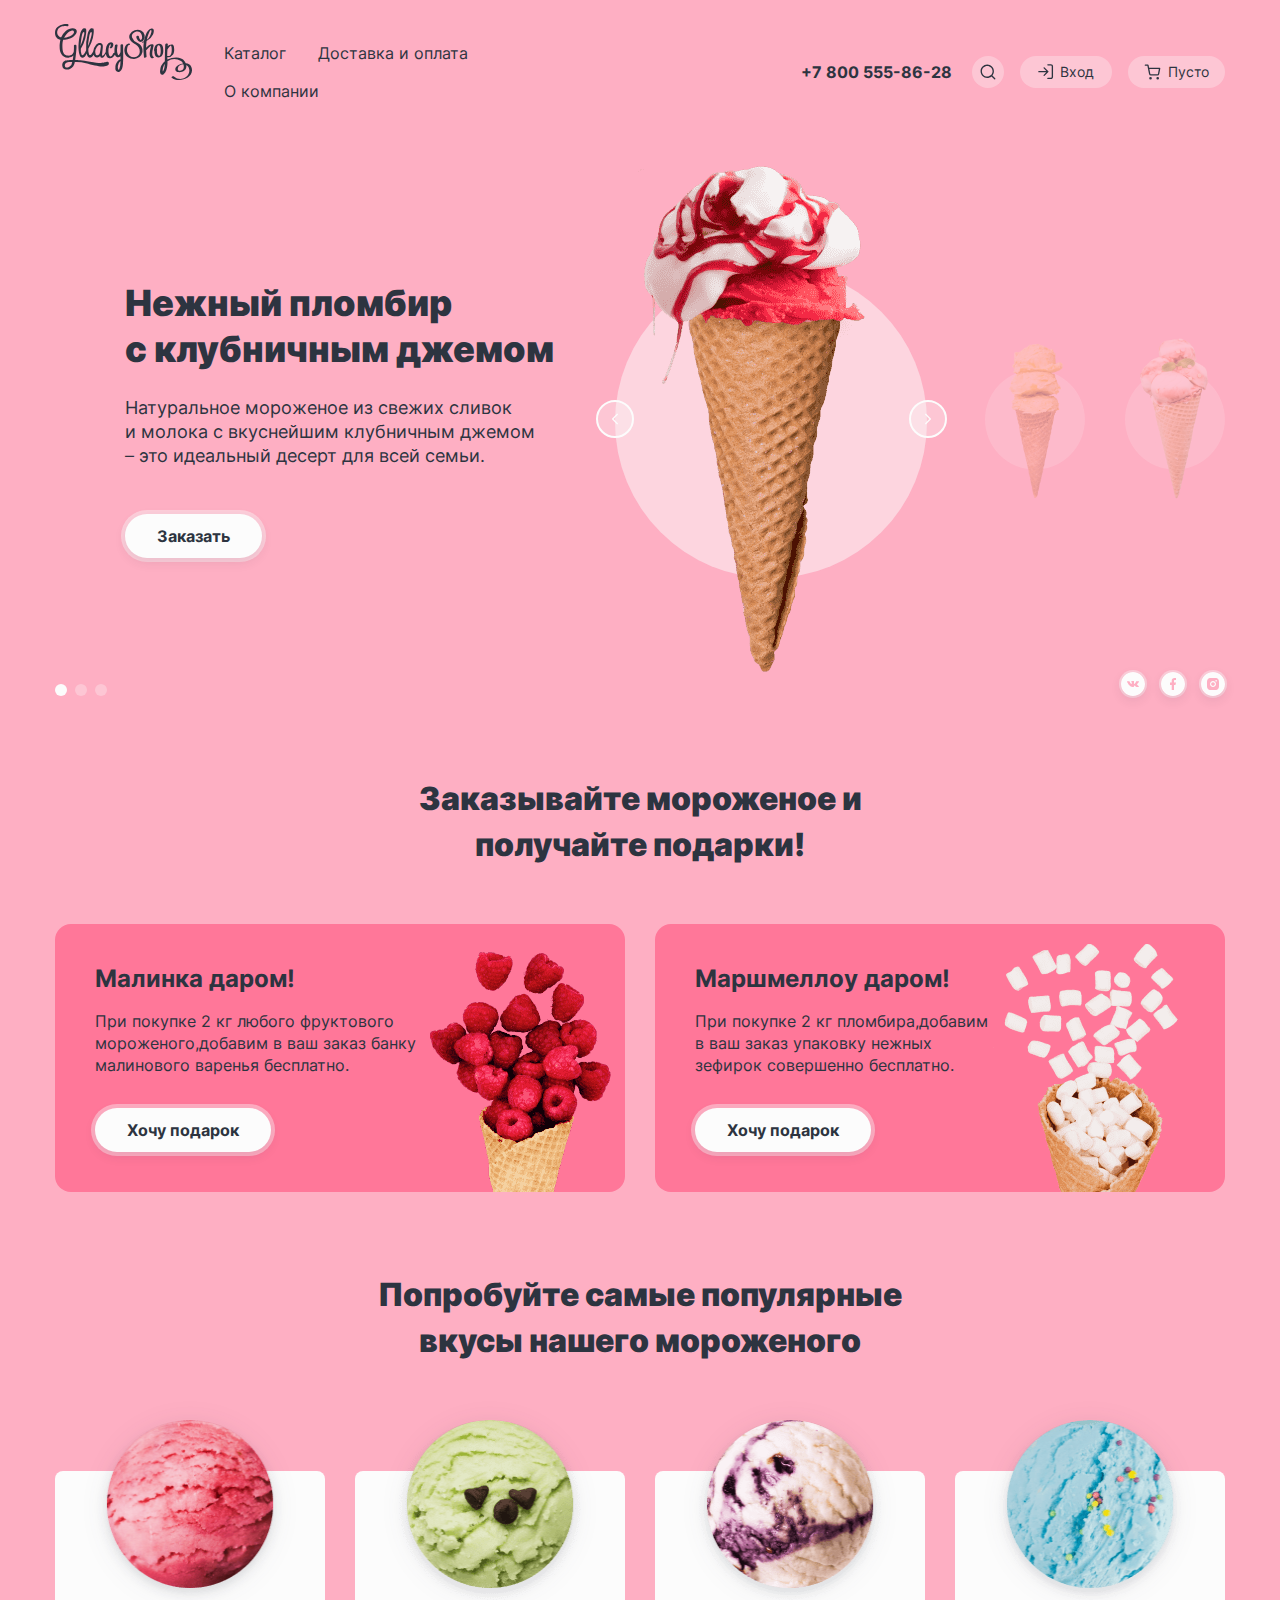
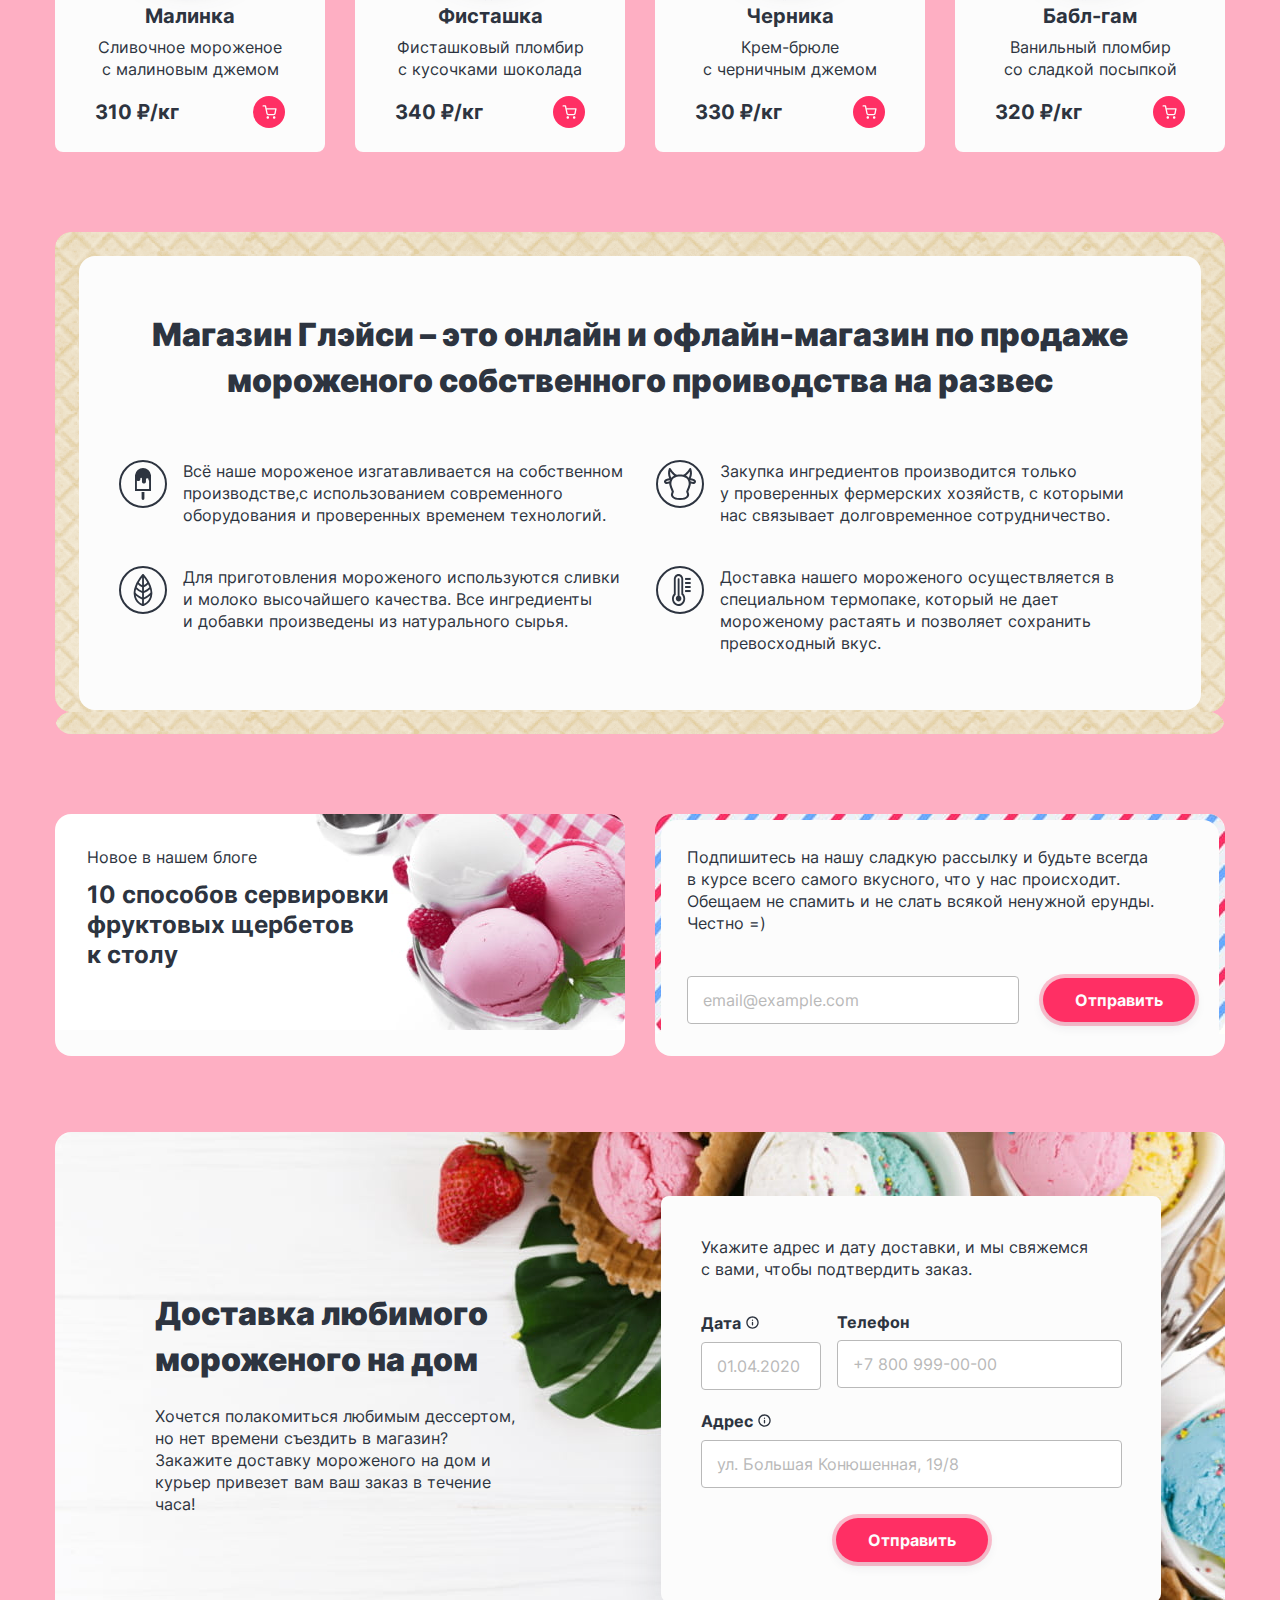
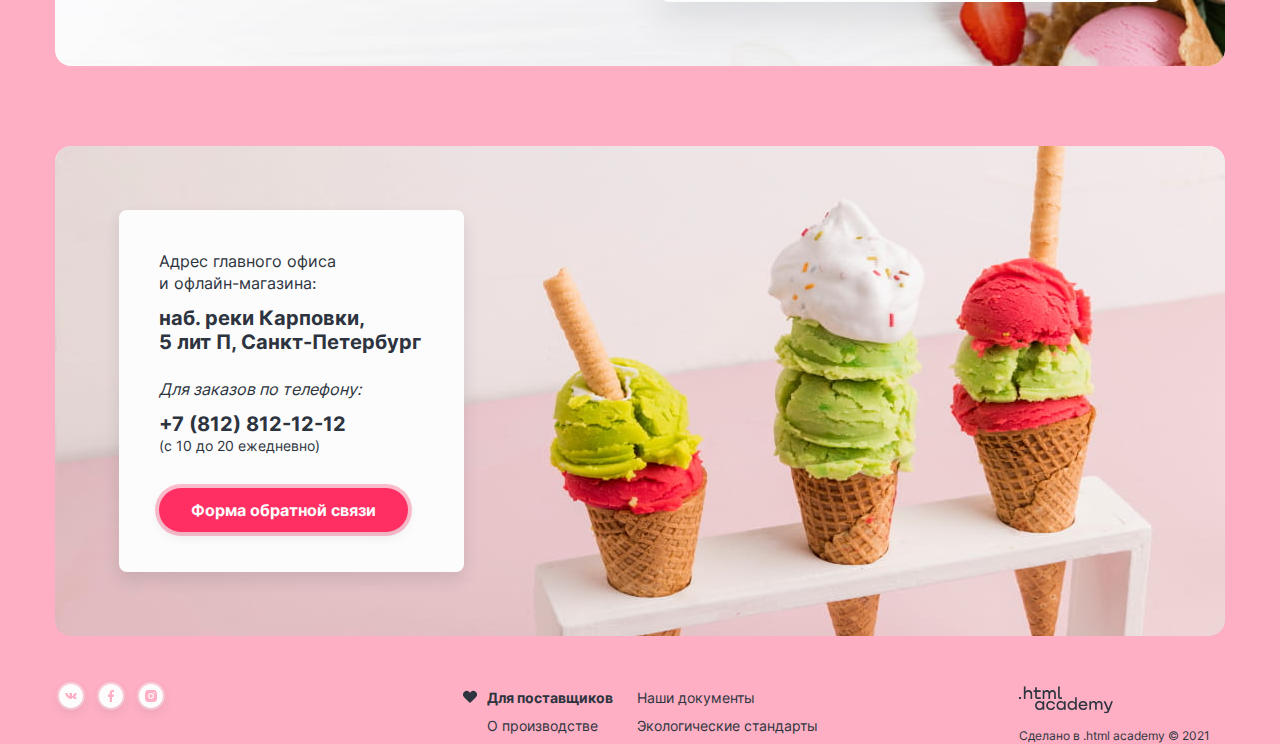
==== commit 7076ca16: "Финал (Ч2)" ====
--- a/index.html
+++ b/index.html
@@ -21,24 +21,33 @@
           <a class="navigation-link " href="catalog.html">
             Каталог
           </a>
-          <div class="popover popover-catalog popover-visible">
+          <div class="popover popover-catalog">
             <div class="popover-content-catalog">
               <a class="new-in-catalog-link" href="#">
                 Новинки
+                <span class="visually-hidden">Новое в каталоге.</span>
               </a>
               <span class="popover-catalog-line"></span>
               <ul class="popover-catalog-list">
                 <li class="popover-catalog-item">
-                  <a class="category-link" href="#">Сливочное</a>
+                  <a class="category-link" href="#">Сливочное
+                    <span class="visually-hidden">Сливочное мороженное.</span>
+                  </a>
                 </li>
                 <li class="popover-catalog-item">
-                  <a class="category-link chosen-category" href="#">Щербеты</a>
+                  <a class="category-link chosen-category" href="#">Щербеты
+                    <span class="visually-hidden">Щербеты.</span>
+                  </a>
                 </li>
                 <li class="popover-catalog-item">
-                  <a class="category-link" href="#">Фруктовый&nbsp;лед</a>
+                  <a class="category-link" href="#">Фруктовый&nbsp;лед
+                    <span class="visually-hidden">Фруктовый&nbsp;лед.</span>
+                  </a>
                 </li>
                 <li class="popover-catalog-item">
-                  <a class="category-link" href="#">Мелорин</a>
+                  <a class="category-link" href="#">Мелорин
+                    <span class="visually-hidden">Мелорин.</span>
+                  </a>
                 </li>
               </ul>
             </div>
@@ -67,7 +76,7 @@
                 d="M1.91286 7.24625C1.91286 4.30073 4.30068 1.91292 7.2462 1.91292C10.1917 1.91292 12.5795 4.30073 12.5795 7.24625C12.5795 8.68547 12.0095 9.99154 11.0828 10.951C11.0582 10.9695 11.0346 10.99 11.0123 11.0124C10.9899 11.0347 10.9694 11.0583 10.9509 11.0829C9.99146 12.0095 8.6854 12.5796 7.2462 12.5796C4.30068 12.5796 1.91286 10.1918 1.91286 7.24625ZM11.4653 12.4082C10.3161 13.3487 8.84703 13.9129 7.2462 13.9129C3.5643 13.9129 0.579529 10.9281 0.579529 7.24625C0.579529 3.56435 3.5643 0.579582 7.2462 0.579582C10.9281 0.579582 13.9129 3.56435 13.9129 7.24625C13.9129 8.84711 13.3486 10.3162 12.4081 11.4654L15.2176 14.2749C15.4779 14.5352 15.4779 14.9573 15.2176 15.2177C14.9572 15.478 14.5351 15.478 14.2748 15.2177L11.4653 12.4082Z"
                 fill="#2D3440" />
             </svg>
-            <span class="visually-hidden">Поиск</span>
+            <span class="visually-hidden">Поиск.</span>
           </a>
           <div class="popover povover-search">
             <div class="popover-content-search">
@@ -113,6 +122,11 @@
             </svg>
             Пусто
           </a>
+          <div class="popover popover-basket-empty">
+            <div class="popover-content-basket-empty">
+              <h2 class="popover-basket-empty-title">Ваша корзина пока пуста</h2>
+            </div>
+          </div>
           <div class="popover popover-basket">
             <div class="popover-content-basket">
               <h2 class="popover-basket-title">Корзина</h2>
@@ -125,7 +139,7 @@
                     <span class="popover-product-basket-quantily">1 кг х 310 ₽</span>
                   </div>
                   <b class="basket-price-product">310 ₽</b>
-                  <button class="remove-from-basket">
+                  <button class="remove-from-basket" type="button">
                     <span class="remove-from-basket-mark"></span>
                   </button>
                 </li>
@@ -137,7 +151,7 @@
                     <span class="popover-product-basket-quantily">1,5 кг х 320 ₽</span>
                   </div>
                   <b class="basket-price-product">480 ₽</b>
-                  <button class="remove-from-basket">
+                  <button class="remove-from-basket" type="button">
                     <span class="remove-from-basket-mark"></span>
                   </button>
                 </li>
@@ -147,7 +161,7 @@
                 <a class="button-link-pink button-checkout" href="#">Оформить заказ</a>
                 <b class="total-price">Итого: 790 ₽</b>
               </div>
-              <span class="visually-hidden">Корзина</span>
+              <span class="visually-hidden">Корзина.</span>
             </div>
           </div>
         </li>
@@ -156,17 +170,20 @@
   </header>
   <main class="main-container">
     <div class="container">
-      <h1 class="visually-hidden">Магазин мороженного Глейси</h1>
+      <h1 class="visually-hidden">Магазин мороженного Глейси.</h1>
       <section class="slider-pagination-section">
         <div class="slider-block">
           <div class="container-slider-image first-image">
-            <img class="slider-image" src="image/icecream1.png" alt="Примеры мороженного" width="306" height="507">
+            <img class="slider-image" src="image/icecream-slider-first.png" alt="Примеры мороженного" width="306"
+              height="507">
           </div>
           <div class="container-slider-image second-image">
-            <img class="slider-image" src="image/icecream2.png" alt="Примеры мороженного" width="306" height="507">
+            <img class="slider-image" src="image/icecream-slider-second.png" alt="Примеры мороженного" width="306"
+              height="507">
           </div>
           <div class="container-slider-image third-image">
-            <img class="slider-image" src="image/icecream3.png" alt="Примеры мороженного" width="306" height="507">
+            <img class="slider-image" src="image/icecream-slider-third.png" alt="Примеры мороженного" width="306"
+              height="507">
           </div>
           <button class="slider-button slider-prev" type="button">
             <svg class="slider-icon" aria-hidden="true" focusable="false" width="6" height="12" viewBox="0 0 6 12"
@@ -174,7 +191,7 @@
               <path fill-rule="evenodd" clip-rule="evenodd"
                 d="M5.8033 1.80521C6.063 1.54551 6.063 1.12446 5.8033 0.864757C5.54361 0.605058 5.12255 0.605058 4.86285 0.864757L0.194774 5.53284C-0.0640686 5.79168 -0.0649218 6.21081 0.192214 6.47071C0.193377 6.47189 0.194544 6.47307 0.195717 6.47424L4.8638 11.1423C5.12349 11.402 5.54455 11.402 5.80425 11.1423C6.06395 10.8826 6.06395 10.4616 5.80425 10.2019L1.60545 6.00307L5.8033 1.80521Z" />
             </svg>
-            <span class="visually-hidden">Предыдущее фото</span>
+            <span class="visually-hidden">Предыдущее фото.</span>
           </button>
           <button class="slider-button slider-next" type="button">
             <svg class="slider-icon" aria-hidden="true" focusable="false" width="6" height="12" viewBox="0 0 6 12"
@@ -182,7 +199,7 @@
               <path fill-rule="evenodd" clip-rule="evenodd"
                 d="M1.13526 0.864696C0.875566 0.604997 0.454511 0.604997 0.194813 0.864696C-0.0648862 1.12439 -0.0648862 1.54545 0.194813 1.80515L4.39609 6.00643L0.194774 10.2077C-0.0649247 10.4674 -0.0649247 10.8885 0.194774 11.1482C0.454473 11.4079 0.875527 11.4079 1.13523 11.1482L5.80394 6.47949C5.80489 6.47855 5.80583 6.47761 5.80678 6.47666C6.06648 6.21696 6.06648 5.79591 5.80678 5.53621L1.13526 0.864696Z" />
             </svg>
-            <span class="visually-hidden">Следующее фото</span>
+            <span class="visually-hidden">Следующее фото.</span>
           </button>
         </div>
         <div class="container-slider-list-text">
@@ -226,7 +243,7 @@
         <ul class="social-list slider-social">
           <li class="social-item">
             <a class="social-button-vk social-button" href="https://vk.com/htmlacademy">
-              <span class="visually-hidden">Вконтакте</span>
+              <span class="visually-hidden">Вконтакте.</span>
               <svg class="social-icon" aria-hidden="true" focusable="false" width="24" height="24" viewBox="0 0 24 24"
                 fill="none" xmlns="http://www.w3.org/2000/svg">
                 <path fill-rule="evenodd" clip-rule="evenodd"
@@ -237,7 +254,7 @@
           </li>
           <li class="social-item">
             <a class="social-button-facebook social-button" href="https://www.facebook.com/htmlacademy">
-              <span class="visually-hidden">Фейсбук</span>
+              <span class="visually-hidden">Фейсбук.</span>
               <svg class="social-icon" aria-hidden="true" focusable="false" width="24" height="24" viewBox="0 0 24 24"
                 fill="none" xmlns="http://www.w3.org/2000/svg">
                 <path fill-rule="evenodd" clip-rule="evenodd"
@@ -248,7 +265,7 @@
           </li>
           <li class="social-item">
             <a class="social-button-inst social-button" href="https://www.instagram.com/htmlacademy/">
-              <span class="visually-hidden">Инстаграм</span>
+              <span class="visually-hidden">Инстаграм.</span>
               <svg class="social-icon" aria-hidden="true" focusable="false" width="24" height="24" viewBox="0 0 24 24"
                 fill="none" xmlns="http://www.w3.org/2000/svg">
                 <path fill-rule="evenodd" clip-rule="evenodd"
@@ -293,7 +310,7 @@
             <div class="container-price">
               <b class="product-card-price">310 ₽/кг</b>
               <a class="product-card-button button" href="#">
-                <span class="visually-hidden">Купить</span>
+                <span class="visually-hidden">Купить.</span>
                 <svg class="product-card-icon" aria-hidden="true" focusable="false" width="15" height="14"
                   viewBox="0 0 15 14" xmlns="http://www.w3.org/2000/svg">
                   <path fill-rule="evenodd" clip-rule="evenodd"
@@ -312,7 +329,7 @@
             <div class="container-price">
               <b class="product-card-price">340 ₽/кг</b>
               <a class="product-card-button button" href="#">
-                <span class="visually-hidden">Купить</span>
+                <span class="visually-hidden">Купить.</span>
                 <svg class="product-card-icon" aria-hidden="true" focusable="false" width="15" height="14"
                   viewBox="0 0 15 14" xmlns="http://www.w3.org/2000/svg">
                   <path fill-rule="evenodd" clip-rule="evenodd"
@@ -332,7 +349,7 @@
             <div class="container-price">
               <b class="product-card-price">330 ₽/кг</b>
               <a class="product-card-button button" href="#">
-                <span class="visually-hidden">Купить</span>
+                <span class="visually-hidden">Купить.</span>
                 <svg class="product-card-icon" aria-hidden="true" focusable="false" width="15" height="14"
                   viewBox="0 0 15 14" xmlns="http://www.w3.org/2000/svg">
                   <path fill-rule="evenodd" clip-rule="evenodd"
@@ -352,7 +369,7 @@
             <div class="container-price">
               <b class="product-card-price">320 ₽/кг</b>
               <a class="product-card-button button" href="#">
-                <span class="visually-hidden">Купить</span>
+                <span class="visually-hidden">Купить.</span>
                 <svg class="product-card-icon" aria-hidden="true" focusable="false" width="15" height="14"
                   viewBox="0 0 15 14" xmlns="http://www.w3.org/2000/svg">
                   <path fill-rule="evenodd" clip-rule="evenodd"
@@ -445,7 +462,7 @@
               не спамить и не слать всякой ненужной ерунды. Честно =)
             </span>
             <form class="mailing-form" action="https://echo.htmlacademy.ru/" method="post">
-              <label class="visually-hidden" for="newsletter-email">Email</label>
+              <label class="visually-hidden" for="newsletter-email">Email.</label>
               <input class="field-to-fill" placeholder="email@example.com" type="email" name="newsletter-email"
                 id="newsletter-email" required>
               <input class="dispatch button-link-pink" type="submit" value="Отправить">
@@ -473,14 +490,14 @@
                 <label class="appointment-label" for="appointment-address">Дата
                 </label>
                 <button class="info" type="button">
-                  <span class="visually-hidden">Посмотреть дополнительную информацию</span>
+                  <span class="visually-hidden">Посмотреть дополнительную информацию.</span>
                 </button>
               </span>
               <input class="field-to-fill" type="text" id="appointment-date" name="appointment-date"
                 placeholder="01.04.2020">
             </p>
             <p class="appointment-form-phone field-group">
-              <label class="appointment-label" for="appointment-phone">Телефон</label>
+              <label class="appointment-label appointment-label-phone" for="appointment-phone">Телефон</label>
               <input class="field-to-fill" type="text" id="appointment-phone" name="appointment-phone"
                 placeholder="+7 800 999-00-00" required>
             </p>
@@ -489,7 +506,7 @@
                 <label class="appointment-label" for="appointment-address">Адрес
                 </label>
                 <button class="info" type="button">
-                  <span class="visually-hidden">Посмотреть дополнительную информацию</span>
+                  <span class="visually-hidden">Посмотреть дополнительную информацию.</span>
                 </button>
               </span>
               <input class="field-to-fill" type="text" id="appointment-address" name="appointment-address"
@@ -500,7 +517,7 @@
         </div>
       </section>
       <section class="contact-us">
-        <h2 class="visually-hidden">Cвязь с нами </h2>
+        <h2 class="visually-hidden">Cвязь с нами.</h2>
         <div class="contact-us-form">
           <p class="contact-us-text">
             Адрес главного офиса и офлайн-магазина:
@@ -522,7 +539,7 @@
   </main>
   <footer class="footer">
     <section class="footer-social">
-      <h2 class="page-footer-title visually-hidden">Наши соц сети</h2>
+      <h2 class="page-footer-title visually-hidden">Наши соц сети.</h2>
       <ul class="social-list">
         <li class="social-item">
           <a class="social-button-vk social-button" href="https://vk.com/htmlacademy">
@@ -560,7 +577,7 @@
       </ul>
     </section>
     <section class="footer-about-us">
-      <h2 class="visually-hidden">О нас</h2>
+      <h2 class="visually-hidden">О нас.</h2>
       <ul class="footer-about-us-list">
         <li class="footer-about-us-item">
           <a class="footer-about-us-link" href="#">
@@ -585,9 +602,9 @@
       </ul>
     </section>
     <section class="made-in">
-      <h2 class="page-footer-title visually-hidden">Сделано в</h2>
+      <h2 class="page-footer-title visually-hidden">Сделано в.</h2>
       <a class="made-in-logo" href="https://htmlacademy.ru/study">
-        <img class="footer-logo-html-academy" src="image/logo_htmlacademy.svg" alt="Нет картинки" width="94"
+        <img class="footer-logo-html-academy" src="image/logo-htmlacademy.svg" alt="Нет картинки" width="94"
           height="28">
       </a>
       <p class="made-in-link-text">
@@ -597,8 +614,8 @@
   </footer>
   <div class="modal-container modal-container-close">
     <div class="modal modal-auth">
-      <button class="modal-close-button">
-        <span class="visually-hidden">Закрыть</span>
+      <button class="modal-close-button" type="button">
+        <span class="visually-hidden">Закрыть.</span>
       </button>
       <section class="modal-content">
         <h2 class="modal-title">Мы обязательно ответим вам!</h2>
--- a/styles/styles.css
+++ b/styles/styles.css
@@ -525,7 +525,7 @@
 .product-list {
   padding: 0;
   margin: 0;
-  margin-bottom: 60px;
+  margin-bottom: 57px;
   display: grid;
   grid-template-columns: repeat(4, 270px);
   row-gap: 90px;
@@ -604,7 +604,7 @@
 }
 
 .about-us-border {
-  background: url("../image/waferFon.png");
+  background: url("../image/wafer-fon.png");
   padding: 24px 24px;
   margin: 0;
   width: 1122px;
@@ -656,7 +656,7 @@
 }
 
 .new-in-store {
-  background: #fcfcfc url("../image/backgroundIcecream.jpg") no-repeat;
+  background: #fcfcfc url("../image/background-icecream-new-strore.jpg") no-repeat;
   display: flex;
   flex-direction: column;
   padding-left: 32px;
@@ -681,11 +681,11 @@
 .promotions-in-our-store {
   display: flex;
   justify-content: space-between;
-  margin-bottom: 80px;
+  margin-bottom: 76px;
 }
 
 .fon-mailing {
-  background: url("../image/fonMail.jpg") no-repeat;
+  background: url("../image/fon-mail.jpg") no-repeat;
   border-radius: 16px;
   margin: 0;
   width: 558px;
@@ -705,11 +705,13 @@
   grid-template-columns: 332px 152px;
   margin-top: 42px;
   column-gap: 24px;
+  align-items: flex-start;
 }
 
 .dispatch {
   justify-self: flex-end;
   align-self: center;
+  white-space: normal;
   font-family: "Inter", sans-serif;
   font-style: normal;
   font-weight: bold;
@@ -722,7 +724,7 @@
 }
 
 .delivery {
-  background: url("../image/backgroundIcecream2.jpg") no-repeat;
+  background: url("../image/background-icecream-delivery.jpg") no-repeat;
   display: flex;
   justify-content: space-around;
   align-items: center;
@@ -766,6 +768,7 @@
   line-height: 20px;
   border-radius: 4px;
   color: #2d3440;
+  outline: none;
 }
 
 .field-to-fill:hover {
@@ -825,7 +828,6 @@
 
 .appointment-label {
   font-weight: bold;
-  margin-bottom: 8px;
   font-size: 16px;
   line-height: 20px;
 }
@@ -833,7 +835,8 @@
 .sending {
   justify-self: center;
   grid-column: 1/-1;
-  margin-top: 32px;
+  white-space: normal;
+  margin-top: 30px;
   font-family: "Inter", sans-serif;
   font-style: normal;
   font-weight: bold;
@@ -862,7 +865,7 @@
 }
 
 .contact-us {
-  background: #ff2f64 url("../image/backgroundIcecream3.jpg") no-repeat;
+  background: #ff2f64 url("../image/background-icecream-contact-us.jpg") no-repeat;
   width: 1042px;
   border-radius: 16px;
   padding: 64px;
@@ -962,14 +965,11 @@
   font-weight: normal;
   font-size: 14px;
   line-height: 20px;
-  row-gap: 44px;
+  row-gap: 16px;
+  align-items: flex-end;
 }
 
 .catalog-filter-group {
-  display: flex;
-  align-items: center;
-  position: relative;
-  background: rgba(255, 255, 255, 0.3);
   border-radius: 20px;
   border: none;
   margin: 0;
@@ -983,9 +983,7 @@
   border: none;
   cursor: pointer;
   border-radius: 20px;
-  padding: 8px 32px;
-  width: 187px;
-  height: 36px;
+  padding: 8px 54px;
   font-family: "Inter", sans-serif;
   font-style: normal;
   font-weight: bold;
@@ -1154,7 +1152,7 @@
 
 .catalog-title {
   margin: 0;
-  margin-bottom: 68px;
+  margin-bottom: 40px;
   font-style: normal;
   font-weight: 900;
   font-size: 32px;
@@ -1183,6 +1181,7 @@
   margin: 0;
   padding: 0;
   align-self: center;
+  margin-right: -6px;
 }
 
 .pagination-link {
@@ -1216,37 +1215,42 @@
 }
 
 .pagination-prev {
-  background: url("../image/arrowLeft.svg") no-repeat center;
+  background: url("../image/arrow-left.svg") no-repeat center;
 }
 
 .pagination-next {
-  background: url("../image/arrowRight.svg") no-repeat center;
+  background: url("../image/arrow-right.svg") no-repeat center;
 }
 
 .range-scale {
   position: relative;
-  height: 4px;
+  height: 2px;
   background-color: rgba(86, 92, 102, 0.3);
   border-radius: 2px;
 }
 
 .range {
-  width: calc(100% - 32px);
-  margin-right: 16px;
-  margin-left: 16px;
+  height: 100%;
+  background: rgba(255, 255, 255, 0.3);
+  border-radius: 20px;
+  box-sizing: border-box;
+  padding: 16px;
+  padding-bottom: 18px;
 }
 
 .range-bar {
   position: absolute;
-  height: 4px;
+  height: 2px;
   background-color: #565c66;
+  width: 41%;
+  left: 21%;
 }
 
 .range-toggle {
   position: absolute;
   padding: 2px;
   background: #fcfcfc;
-  border: 7px solid #2d3440;
+  border: 6px solid #2d3440;
   border-radius: 50%;
   cursor: pointer;
   outline: none;
@@ -1264,24 +1268,23 @@
 
 .range-toggle:hover {
   background: #2d3440;
-  border: 7px solid #fcfcfc;
+  border: 6px solid #fcfcfc;
 }
 
 .range-toggle:active {
   background: #2d3440;
-  border: 7px solid #2d3440;
+  border: 6px solid #2d3440;
 }
 
 .range-toggle:focus {
   background: #2d3440;
-  border: 7px solid #fcfcfc;
+  border: 6px solid #fcfcfc;
   box-shadow: 0 0 0 2px #2d3440;
 }
 
 .catalog-filter-title {
-  position: absolute;
-  margin: 0;
-  top: -28px;
+  margin: 0;
+  margin-bottom: 8px;
   padding-left: 16px;
   font-family: "Inter", sans-serif;
   font-style: normal;
@@ -1343,6 +1346,8 @@
 }
 
 .catalog-filter-fatness-list {
+  background: rgba(255, 255, 255, 0.3);
+  border-radius: 20px;
   display: flex;
   flex-wrap: wrap;
   margin: 0;
@@ -1353,14 +1358,28 @@
 }
 
 .catalog-filter-fatness-item {
-  margin-right: 16px;
+  margin-right: 17px;
 }
 
 .catalog-filter-fatness-item:last-child {
   margin-right: 0;
 }
 
+.catalog-filter-fatness-title {
+  width: 350px;
+}
+
+.catalog-range-scale-title {
+  width: 180px;
+}
+
+.catalog-filter-fillers-title {
+  width: 580px ;
+}
+
 .catalog-filter-fillers-list {
+  background: rgba(255, 255, 255, 0.3);
+  border-radius: 20px;
   display: flex;
   flex-wrap: wrap;
   margin: 0;
@@ -1384,21 +1403,22 @@
 
 .range-group {
   width: 196px;
-  height: 36px;
 }
 
 .select-control {
+  font-family: "Inter", sans-serif;
   width: 100%;
   height: 100%;
   border-radius: 20px;
   padding: 8px 16px;
-  padding-right: 62px;
+  padding-right: 56px;
   font-size: 14px;
   line-height: 20px;
   border: none;
   outline: none;
-  background: transparent url("../image/arrowbottom.svg") no-repeat 170px 16px;
+  background: url("../image/arrow-bottom.svg") no-repeat 170px 16px;
   appearance: none;
+  background-color: rgba(252, 252, 252, 0.3);
 }
 
 .select-control:hover {
@@ -1408,6 +1428,10 @@
 .select-control:focus {
   background-color: rgba(252, 252, 252, 0.4);
   box-shadow: inset 0 0 0 2px #fcfcfc;
+}
+
+.catalog-select-title {
+  width: 180px;
 }
 
 .control-input[type="radio"] + .control-mark {
@@ -1715,6 +1739,11 @@
   margin-top: 4px;
   margin-bottom: 4px;
   box-shadow: inset 0 0 0 1px #b9b9b9;
+}
+
+.popover-catalog {
+  left: 0;
+  right: auto;
 }
 
 .category-link {
@@ -1871,13 +1900,14 @@
   display: none;
 }
 
-.popover-visible {
+.popover-active {
   display: block;
 }
 
 .container-appointment-info {
   position: relative;
   padding-right: 13px;
+  margin-bottom: 8px;
 }
 
 .pagination-item:first-child {
@@ -1885,5 +1915,51 @@
 }
 
 .pagination-item:last-child {
-  margin-left: 13px;
-}
+  margin-left: 15px;
+}
+
+.pagination-item:nth-child(3) {
+  margin-right: 2px;
+}
+
+.pagination-item:nth-child(4) {
+  margin-right: 4px;
+}
+
+
+.pagination-item:nth-child(5) {
+  margin-right: 2px;
+}
+
+
+.popover-basket-empty-title {
+  font-family: "Inter", sans-serif;
+  font-style: normal;
+  font-weight: bold;
+  font-size: 24px;
+  line-height: 30px;
+  text-align: center;
+  margin: 0;
+}
+
+.popover-basket-empty {
+  width: 192px;
+  padding: 48px;
+}
+
+.appointment-label-phone {
+  margin-bottom: 8px;
+}
+
+.footer-catalog {
+  margin-top: 44px;
+}
+
+.catalog-made-in-logo {
+  margin-top: 48px;
+}
+
+.current-navigation-link {
+  background: #FF4A78;
+  border-radius: 26px;
+}
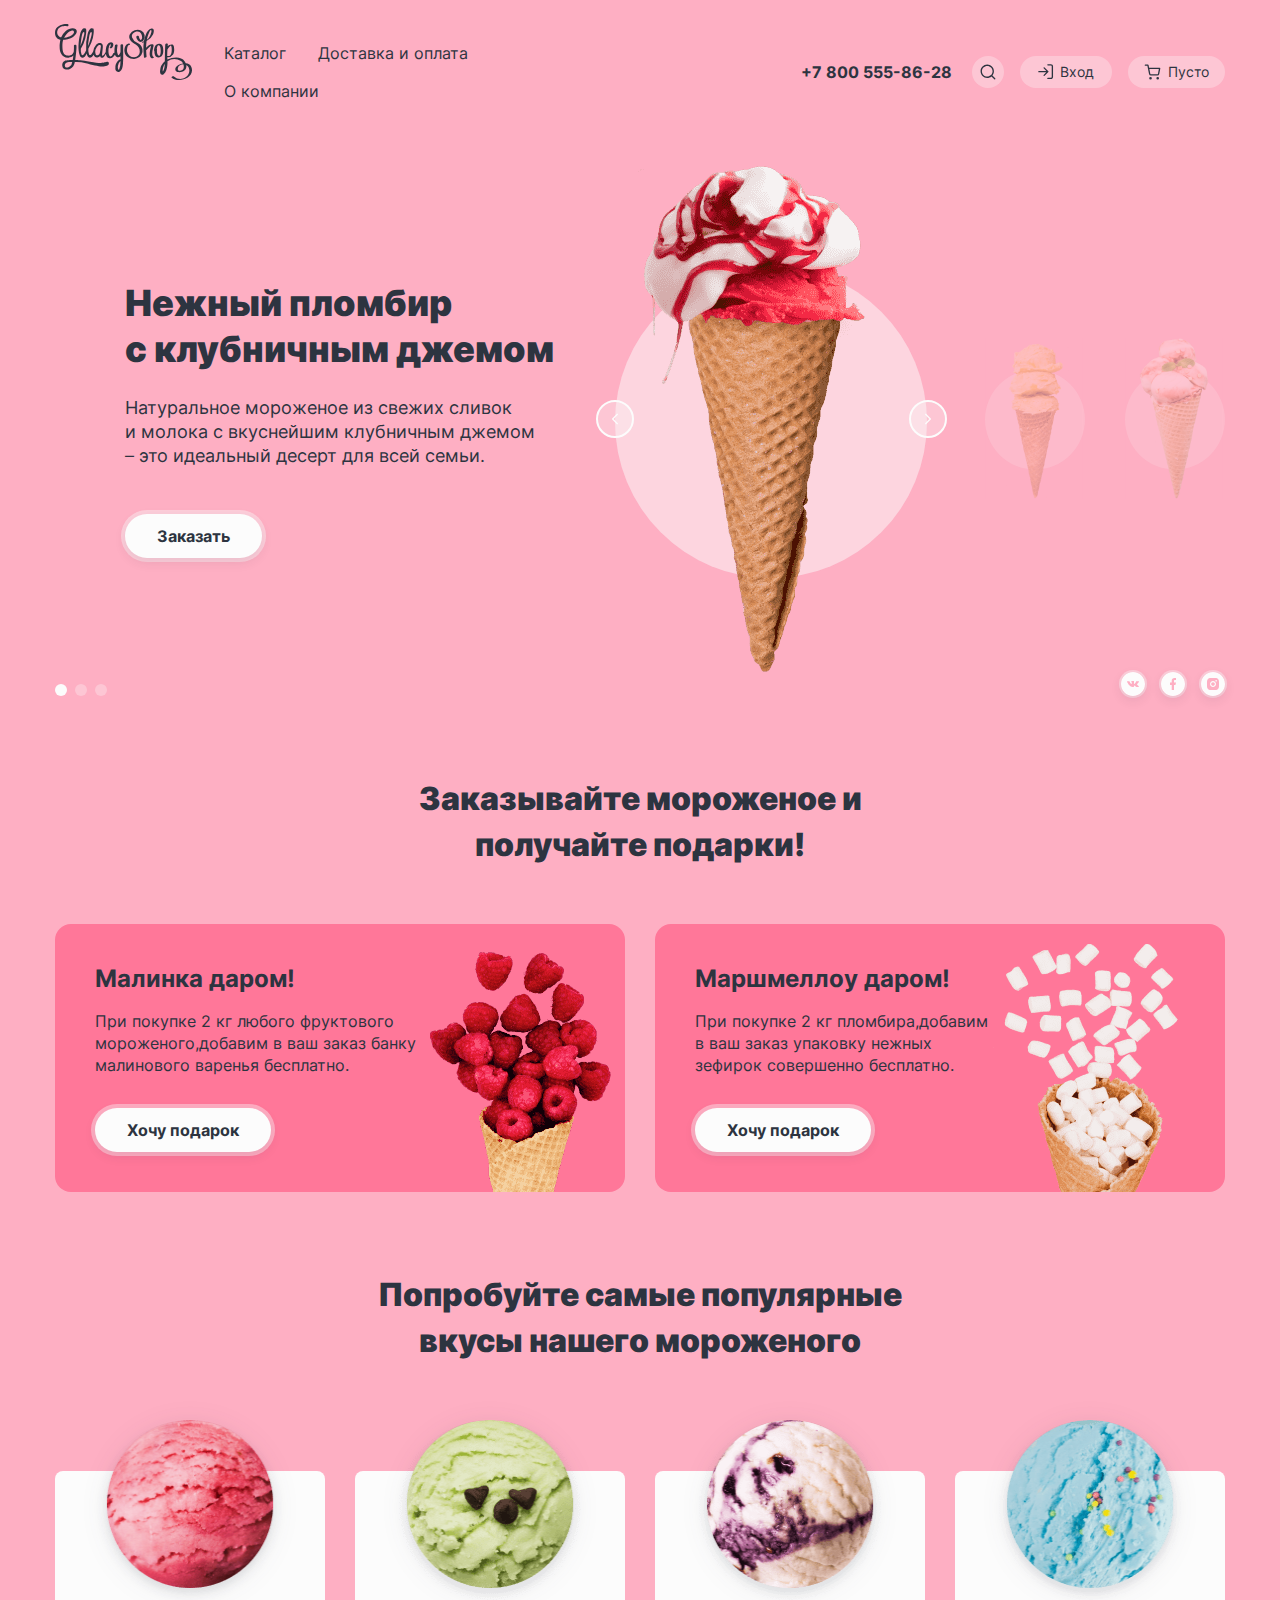
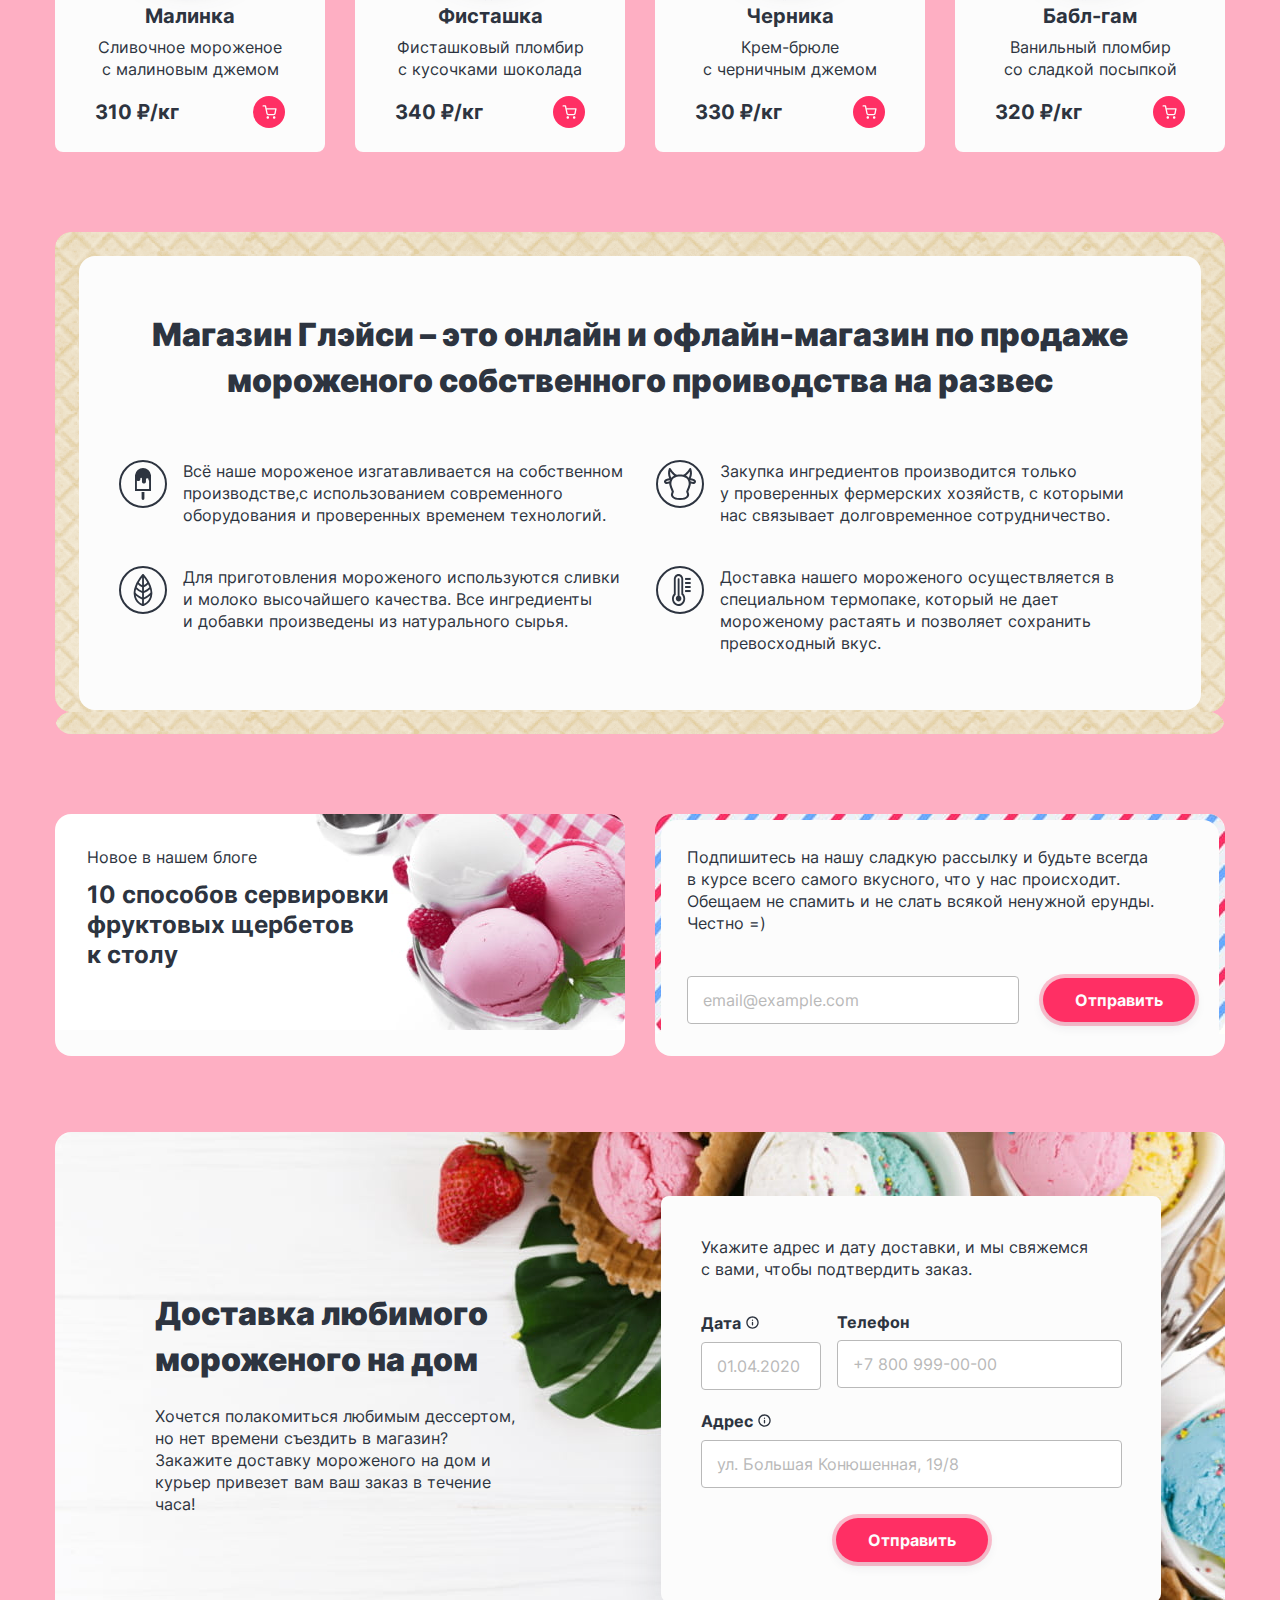
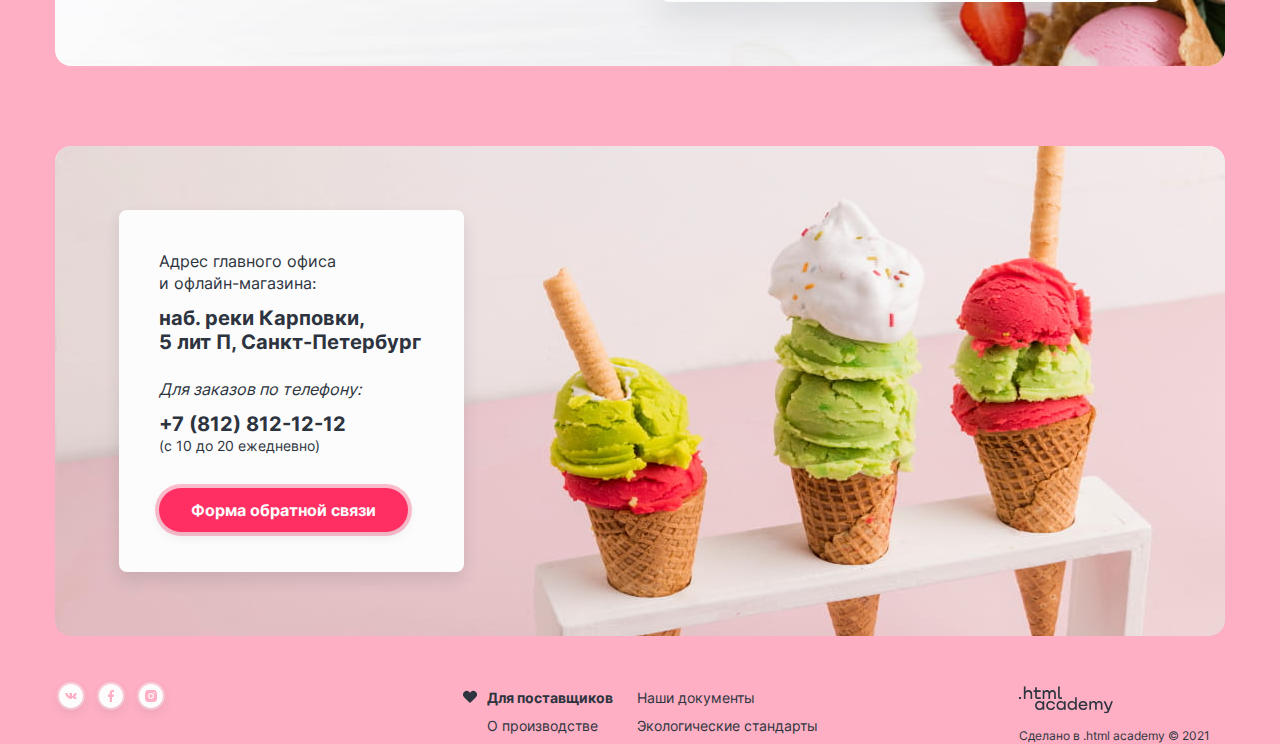
==== commit a3b01fef: "Финал(Ч3)" ====
--- a/index.html
+++ b/index.html
@@ -7,6 +7,8 @@
   <link rel="stylesheet" href="styles/styles.css">
   <link rel="stylesheet" href="styles/outline.css">
   <link rel="stylesheet" href="styles/outline-settings.css">
+  <link rel="icon" href="favicon.ico">
+  <link rel="icon" type="image/png" sizes="32x32" href="image/fave-icon32.png">
 </head>
 
 <body>
@@ -80,8 +82,10 @@
           </a>
           <div class="popover povover-search">
             <div class="popover-content-search">
-              <input class="field-to-fill popover-search-site" type="search" placeholder="Поиск по сайту" name="
-              site-search" id="site-search">
+              <form class="search-form" action="https://echo.htmlacademy.ru/" method="post">
+                <input class="field-to-fill popover-search-site" type="search" placeholder="Поиск по сайту" name="
+                site-search" id="site-search">
+              </form>
             </div>
           </div>
         </li>
--- a/styles/styles.css
+++ b/styles/styles.css
@@ -1374,7 +1374,7 @@
 }
 
 .catalog-filter-fillers-title {
-  width: 580px ;
+  width: 580px;
 }
 
 .catalog-filter-fillers-list {
@@ -1498,6 +1498,7 @@
   position: absolute;
   transform: scale(0.32);
   opacity: 0.3;
+  background-color: #feafc3;
 }
 
 .slider-image {
@@ -1960,6 +1961,6 @@
 }
 
 .current-navigation-link {
-  background: #FF4A78;
-  border-radius: 26px;
-}
+  background: #ff4a78;
+  border-radius: 26px;
+}
